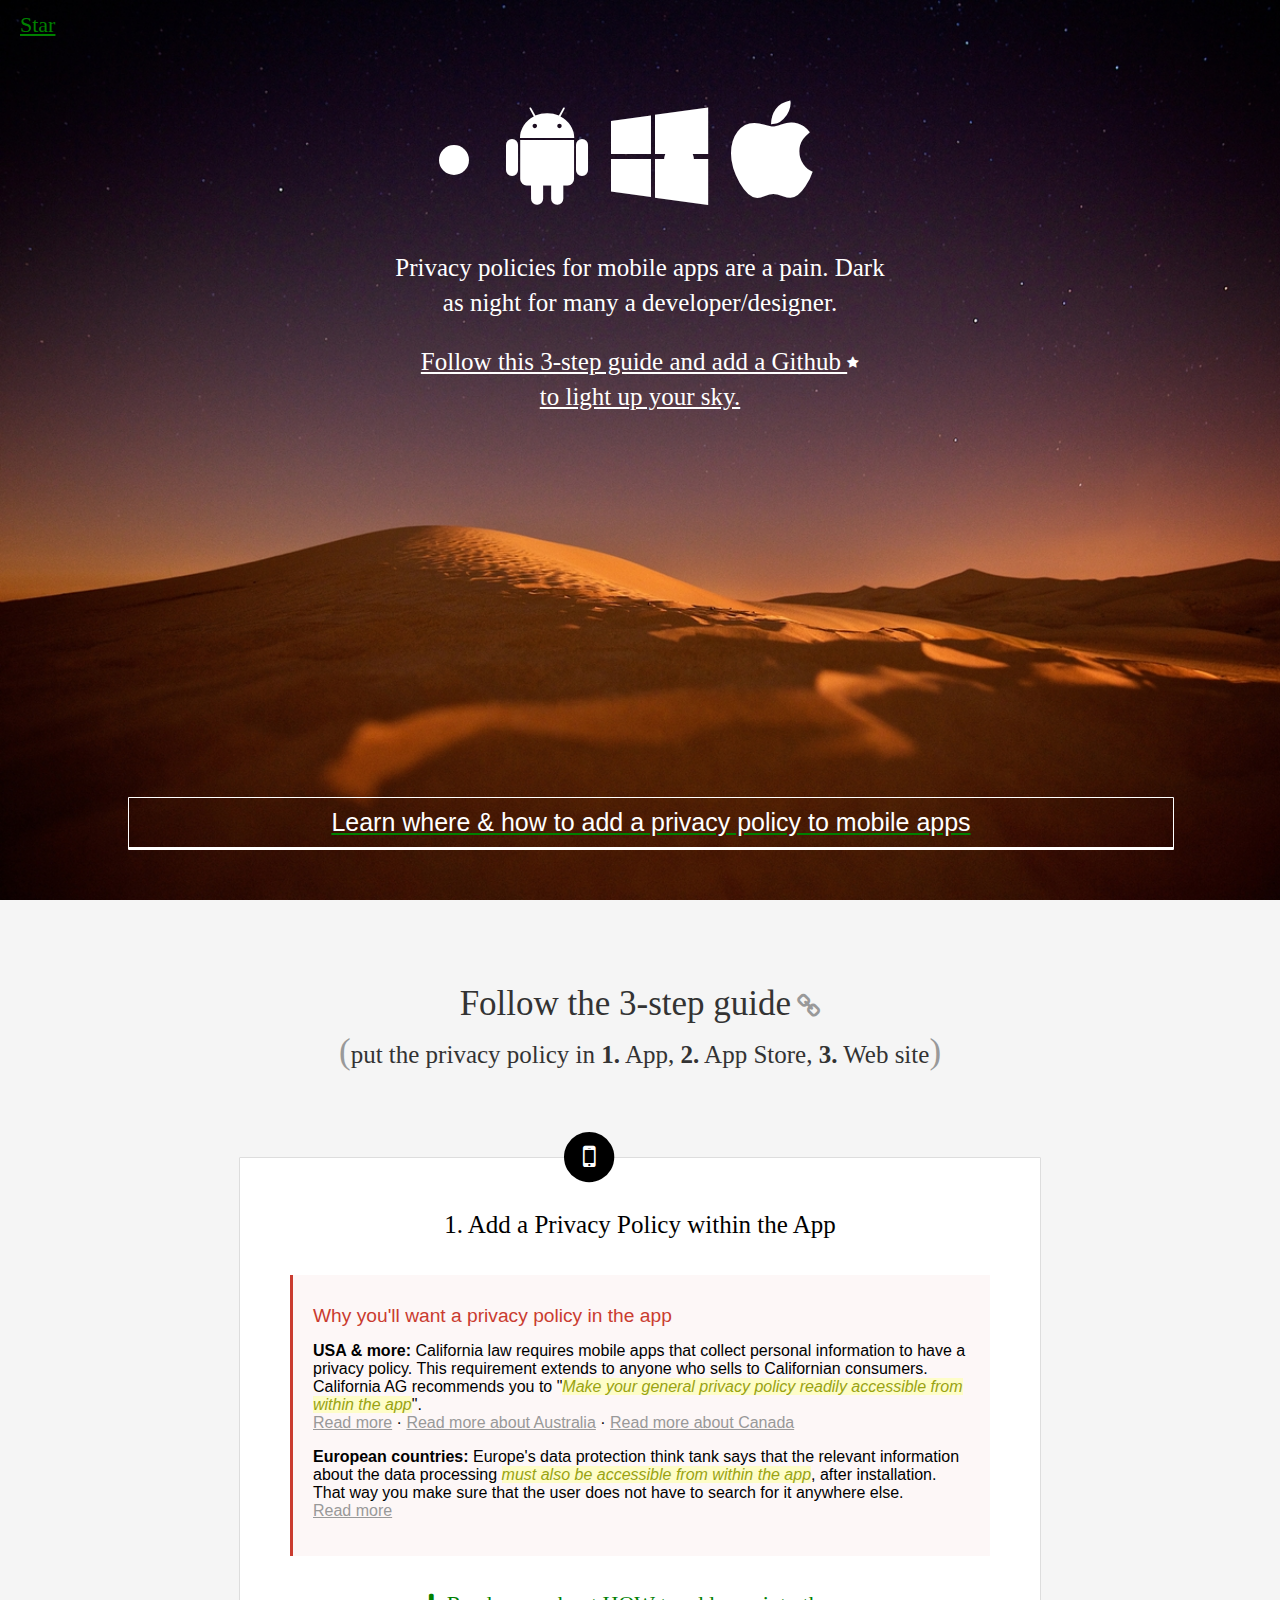
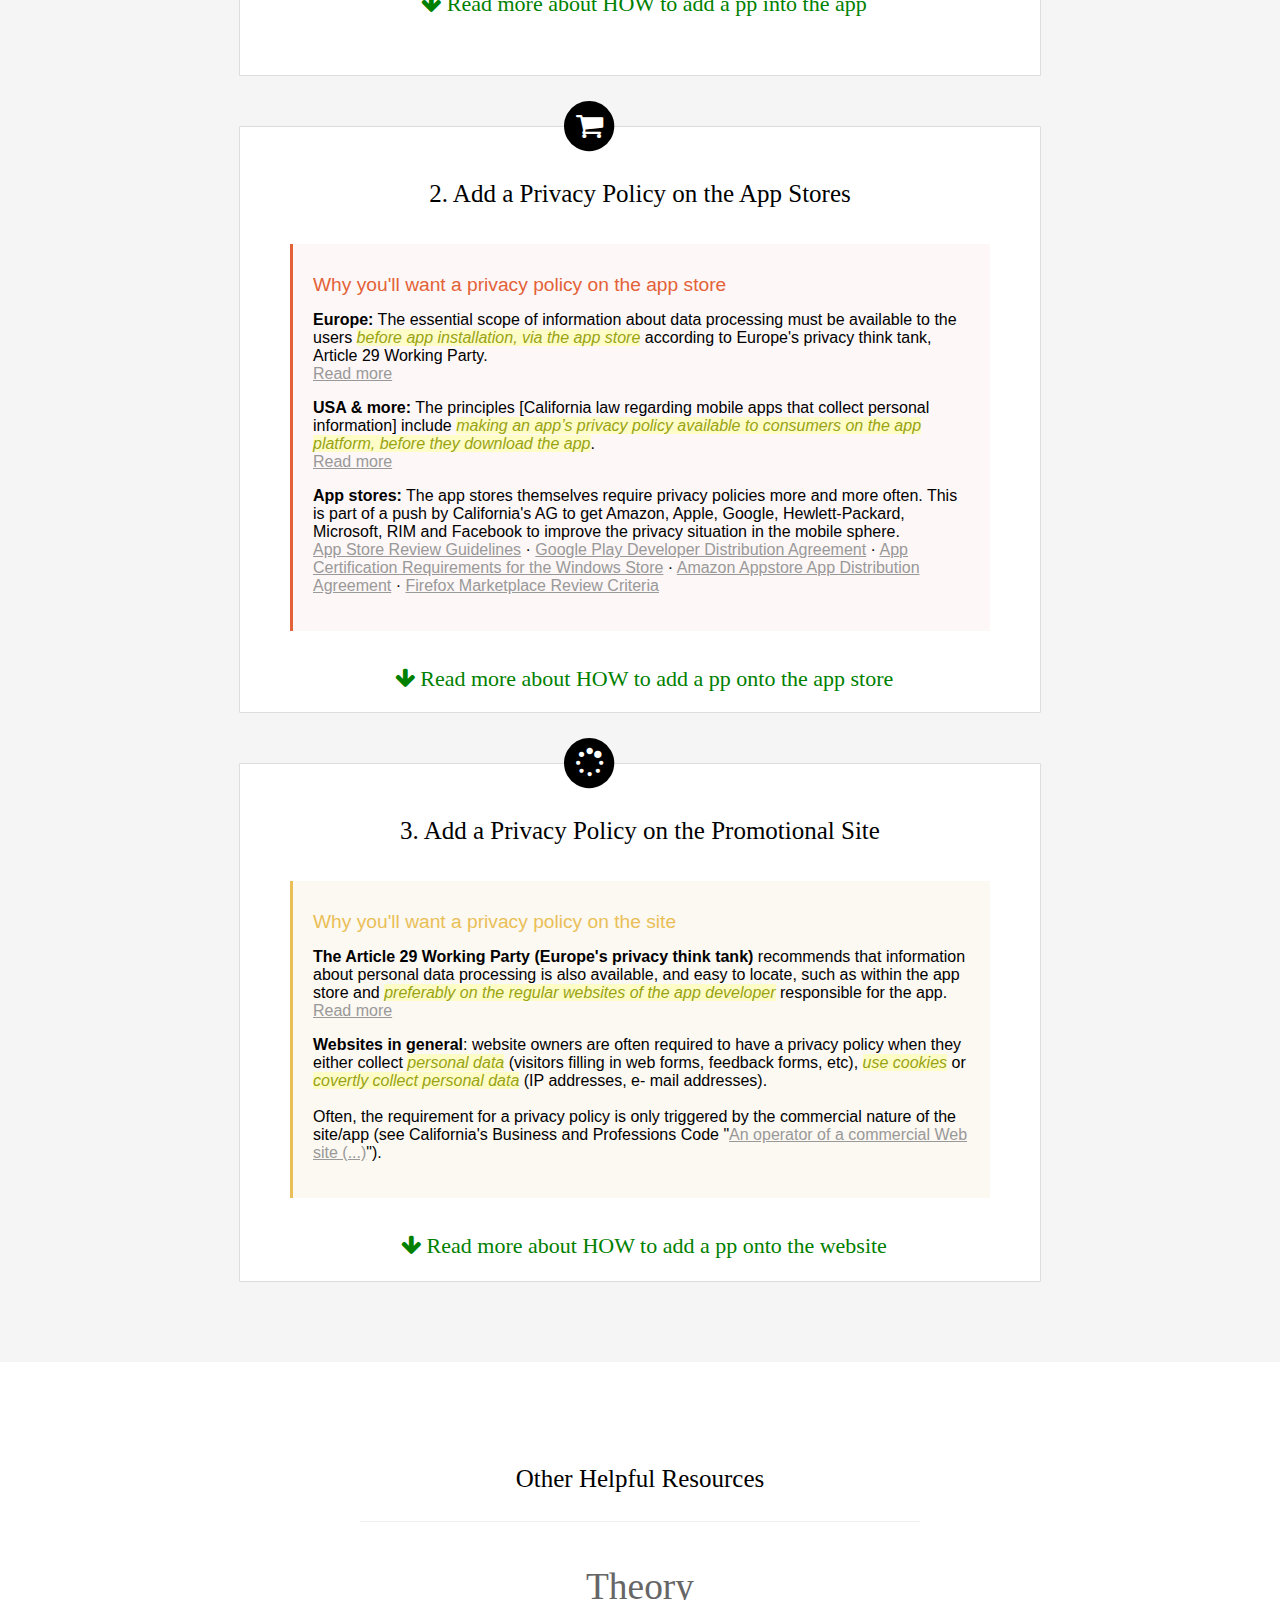
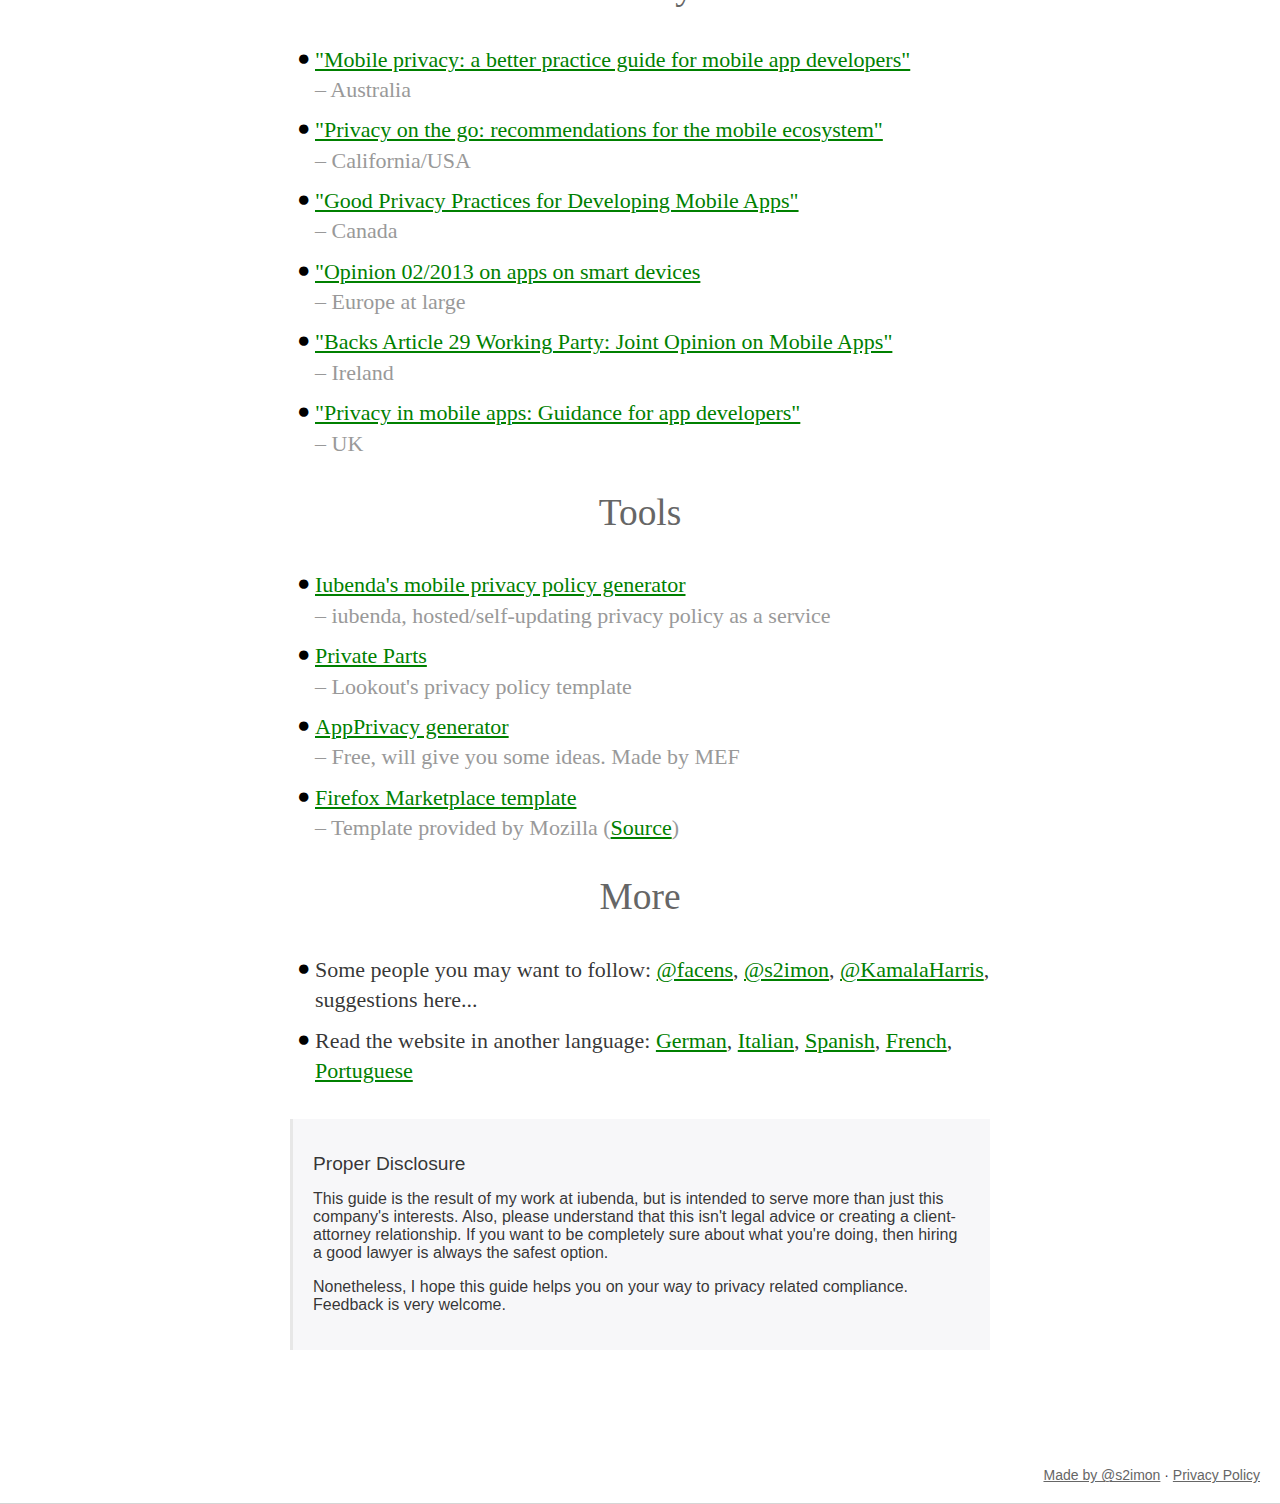
==== index.html @ 3bb808ec "removed gif added arrows by fontawesome" ====
<!doctype html>
<html>
<head>
  <meta charset="utf-8">
  <meta name="viewport" content="initial-scale=1.0">
  <title>Privacy Policy for Apps - Guide & Templates</title>
  <script type="text/javascript" src="js/jquery-min.js"></script>
  <script type="text/javascript" src="js/bootstrap.min.js"></script>
  <link rel="stylesheet" href="//netdna.bootstrapcdn.com/font-awesome/4.1.0/css/font-awesome.min.css">
  <link rel="stylesheet" href="css/standardize.css">
  <link rel="stylesheet" href="css/bootstrap.min.css" />
  <link rel="stylesheet" href="css/index-grid.css">
  <link rel="stylesheet" href="css/style.css">
</head>
<body class="body index clearfix">
  <header class="_container _container-1">
    <div class="github-button">
      <a href="https://github.com/s2imon/pp4pp" class="github-button" data-icon="octicon-star"
      data-count-href="/s2imon/pp4pp/stargazers" data-count-api="/repos/s2imon/pp4pp#stargazers_count">Star</a>
      <script async defer id="github-bjs" src="https://buttons.github.io/buttons.js"></script>
    </div>
    <div class="container container-1 clearfix">
      <ul class="oses big clearfix">
        <a class="android" href="#main"><li><i class="fa fa-android"></i></li></a>
        <a class="wphone" href="#main"><li><i class="fa fa-windows"></i></li></a>
        <a class="ios" href="#main"><li><i class="fa fa-apple"></i></li></a>
      </ul>
      <div class="mantra">
        <p class="big">Privacy policies for mobile apps are a pain. Dark as night for many a developer/designer.</p>
        <p class="big mantra-link"><a href="https://github.com/s2imon/pp4pp">Follow this 3-step guide and add a Github <i class="fa fa-star"></i> <br>to light up your sky.</a></p>
			</div>
    </div>
    <a class="button big learn-cta clearfix" href="#main">
      <h1 class="_text">Learn where &amp; how to add a privacy policy to mobile apps</h1>
    </a>
  </header>

  <section id="main" class="clearfix">
    <p class="cta-description big"><span>Follow the 3-step guide</span> <a href="#trias"><i class="fa fa-link"></i></a><br /><span class="grey">(</span>put the privacy policy in <b>1.</b> App, <b>2.</b> App Store, <b>3.</b> Web site<span class="grey">)</span></p>
  </section>
  
  <section id="trias" class="clearfix">
    <div id="inside_app" class="clearfix">
      <span class="fa-stack fa-lg section-awesome">
 	      <i class="fa fa-circle fa-stack-2x"></i>
      	<i class="fa fa-mobile fa-stack-1x fa-inverse"></i>
      </span>
      <h2 class="section-title big">1. Add a Privacy Policy within the App</h2>

      <div class="important_text">
        <h4>Why you'll want a privacy policy in the app</h4>
        <p><b>USA &amp; more:</b> California law requires mobile apps that collect personal information to have a privacy 
        policy. This requirement extends to anyone who sells to Californian consumers. California AG recommends you to "<em>Make your general privacy policy readily accessible from within the app</em>".
        <br /><a href="http://goo.gl/dQQfuT">Read more</a> &middot; <a href="http://goo.gl/eKczwT">Read more about Australia</a> &middot; <a href="http://goo.gl/7jpz59">Read more about Canada</a></p>
        <p><b>European countries:</b> Europe's data protection think tank says that the relevant information about the data processing <em>must also be accessible from within the app</em>, after installation. That way you make sure that the user does not have to search for it anywhere else.<br /><a href="http://goo.gl/CyqsQ">Read more</a></p>
      </div>
      
			<a href="#" id="app-show" class="showLink" 
			onclick="showHide('app_more');return false;"><i class="fa fa-arrow-down"></i> Read more about HOW to add a pp into the app</a>

			<div id="app_more" class="more">
      
      <p><b>Your privacy policy must be understandable and easily accessible</b>. It informs users at a minimum about the following:</p>
      <ul class="fa-ul">
        <li><i class="fa-li fa fa-circle"></i> who they are (identity and contact details),</li>
        <li><i class="fa-li fa fa-circle"></i> what precise categories of personal data the app wants to collect and process,</li>
        <li><i class="fa-li fa fa-circle"></i> why the data processing is necessary (for what precise purposes),</li>
        <li><i class="fa-li fa fa-circle"></i> whether data will be disclosed to third parties (not just a generic but a specific description to whom the data will be disclosed),</li>
        <li><i class="fa-li fa fa-circle"></i> what rights users have, in terms of withdrawal of consent and deletion of data;</li>
      </ul>
      <p><b>Keep in mind that</b> writing privacy policies for apps is special because of the small screen. Therefore you should:</p>
      <ul class="fa-ul">
        <li><i class="fa-li fa fa-circle"></i> use a format that makes the policy readable, such as a layered format;</li>
        <li><i class="fa-li fa fa-circle"></i> use plain, straightforward language. Avoid technical or legal jargon.</li>
      </ul>
      <p><b>As a last integration step into the app you may want to think about the special circumstances of the mobile ecosystem and bake in "enhanced measures"</b>.</p>
      <p>It means that you will build in processes that enhance the visibility of your privacy practices and your privacy policy. They're "special notices" to draw users’ attention to data practices that may be unexpected at the time when the app tries to access that data.</p>
      
      <p>Screenshots/examples of a privacy policy that is easy to find:</p>

      <div id="instapaper" class="collapse in"><img src="images/instapaper_settings_privacy.png" alt="Instapaper's about view" /></div>      
      <button type="button" class="toggle" data-toggle="collapse" data-target="#instapaper">
        Location: Instapaper's privacy policy in the about section
      </button>

      <p>Screenshots/examples of a privacy policy that is easy to read:</p>
      
      <div id="iubenda" class="collapse in"><img src="images/iubenda_webview.png" alt="iubenda's privacy policy implemenation" /></div>
      <button type="button" class="toggle" data-toggle="collapse" data-target="#iubenda">
        Privacy policy as a service: iubendas's approach 
      </button>
      
      <p>When done, <a href="#inside_app_store">move to 2)</a>, the privacy policy on the app store.</p>
      
      </div>
      
    </div>

    <div id="inside_app_store" class="clearfix">
      <span class="fa-stack fa-lg section-awesome">
         <i class="fa fa-circle fa-stack-2x"></i>
      	<i class="fa fa-shopping-cart fa-stack-1x fa-inverse"></i>
      </span>
      <h2 class="section-title big">2. Add a Privacy Policy on the App Stores</h2>

      <div class="important_text">
        <h4>Why you'll want a privacy policy on the app store</h4>
        <p><b>Europe:</b> The essential scope of information about data processing must be available to the users <em>before 
        app installation, via the app store</em> according to Europe's privacy think tank, Article 29 Working Party.<br /><a href="http://goo.gl/CyqsQ">Read more</a></p>
        <p><b>USA &amp; more:</b> The principles [California law regarding mobile apps that collect personal information] include <em>making an app’s privacy policy available to consumers on the 
        app platform, before they download the app</em>.<br /><a href="http://goo.gl/dQQfuT">Read more</a></p>
        <p><b>App stores:</b> The app stores themselves require privacy policies more and more often. This is part of a push by California's AG to get Amazon, Apple, Google, Hewlett-Packard, Microsoft, RIM and Facebook to improve the privacy situation in the mobile sphere.<br /><a href="http://goo.gl/oBAapo">App Store Review Guidelines</a> &middot; <a href="http://goo.gl/8ymwK">Google Play Developer Distribution Agreement</a> &middot; <a href="http://goo.gl/By8hN">App Certification Requirements for the Windows Store</a> &middot; <a href="http://goo.gl/3f2rg0">Amazon Appstore App Distribution Agreement</a> &middot; <a href="http://goo.gl/vfQxpu">Firefox Marketplace Review Criteria</a></p>
			</div>

			<a href="#" id="appstore-show" class="showLink" 
			onclick="showHide('appstore_more');return false;"><i class="fa fa-arrow-down"></i> Read more about HOW to add a pp onto the app store</a>

			<div id="appstore_more" class="more">
				<p>The app stores provide special spots to show your privacy policy. Follow the guides below to find them on the respective app stores.</p>
				<ul class="fa-ul">
				  <li><i class="fa-li fa fa-circle"></i> <a href="ios-guide.html">Guide for iOS Developers</a></li>
				  <li><i class="fa-li fa fa-circle"></i> <a href="play-guide.html">Guide for Android/Play Developers</a></li>
				  <li><i class="fa-li fa fa-circle"></i> <a href="wp-guide.html">Guide for Windows Phone Developers</a></li>
				</ul>
				<p>Where the privacy policy can be found on the app store pages:</p>
				
				<div id="appstore_img" class="collapse in"><a href="http://wordbaseapp.com"><img src="images/app_store.png" alt="Wordbase on the App Store" /></a></div>
				<button type="button" class="toggle" data-toggle="collapse" data-target="#appstore_img">
				  This is Wordbase on Apple's App Store. PP displays under "Links"
				</button>
				
				<div id="appstore_img2" class="collapse in"><a href="https://itunes.apple.com/en/app/foursquare/id306934924?mt=8"><img src="images/app_store2.png" alt="Foursquare on the iPhone" /></a></div>
				<button type="button" class="toggle" data-toggle="collapse" data-target="#appstore_img2">
				  This is Foursquare on Apple's App Store on an iPhone
				</button>
	
				<div id="playstore_img" class="collapse in"><img src="images/play_store.png" alt="Threes on the Play Store" /></div>			
				<button type="button" class="toggle" data-toggle="collapse" data-target="#playstore_img">
				  This is Threes on the Play store. PP displays under "Additional Information"
				</button>
	
				<div id="wpstore_img" class="collapse in"><img src="images/wphone_store.png" alt="Vevo on the Windows Phone Store" /></div>			
				<button type="button" class="toggle" data-toggle="collapse" data-target="#wpstore_img">
				  Random app on the Windows Phone Store. PP displays in the left sidebar
				</button>
				
				<div id="ffstore_img" class="collapse in"><img src="images/ff_store.png" alt="Firefox OS privacy policy location" /></div>			
				<button type="button" class="toggle" data-toggle="collapse" data-target="#ffstore_img">
				  Line app on the Firefox OS Store. PP displays below the reviews
				</button>
				
				<p>When done, <a href="#inside_website">move to 3)</a>, the privacy policy on the site.</p>
			</div>
			
    </div>

    <div id="inside_website" class="clearfix">
      <span class="fa-stack fa-lg section-awesome">
         <i class="fa fa-circle fa-stack-2x"></i>
      	<i class="fa fa-spinner fa-stack-1x fa-inverse"></i>
      </span>
      <h2 class="section-title big">3. Add a Privacy Policy on the Promotional Site</h2>

      <div class="important_text">
        <h4>Why you'll want a privacy policy on the site</h4>
        <p><b>The Article 29 Working Party (Europe's privacy think tank)</b> recommends that information about personal data processing is also 
        available, and easy to locate, such as within the app store and <em>preferably on the regular 
        websites of the app developer</em> responsible for the app. <br /><a href="">Read more</a></p>
        <p><b>Websites in general</b>: website owners are often required to have a privacy policy when they either collect <em>personal data</em> (visitors filling in web forms, feedback forms, etc), <em>use cookies</em> or <em>covertly collect personal data</em> (IP addresses, e- mail addresses).<br /><br />
        Often, the requirement for a privacy policy is only triggered by the commercial nature of the site/app (see California's Business and Professions Code "<a href="http://www.leginfo.ca.gov/cgi-bin/displaycode?section=bpc&group=22001-23000&file=22575-22579">An operator of a commercial Web site (...)</a>"). 
        </p>        
			</div>
			
			<a href="#" id="promotional-show" class="showLink" 
			onclick="showHide('promotional_more');return false;"><i class="fa fa-arrow-down"></i> Read more about HOW to add a pp onto the website</a>

			<div id="promotional_more" class="more">
			
				<p>On websites privacy policies usually go in the footer, where it can be accessed from every page.</p>
				<p>P.S. It makes sense to include both the website's and the mobile apps data processing into the same policy in this case.</p>
				<p>Screenshot/example:</p>
	
	      <div id="wordbase_site" class="collapse in"><img src="images/wordbase_website.png" alt="WordBase promotional site" /></div>
				<a class="link" href="http://wordbaseapp.com"><button type="button">
				  <i class="fa fa-external-link"></i> Wordbase's privacy policy on the promotional site.
				</button></a>
				
				<p><a href="http://www.webdesignerdepot.com/2014/04/the-web-designers-guide-to-presenting-legal-stuff/">This is a great article</a>, if you need inspiration for privacy policy designs on the web.</p>
				
			</div>
			
    </div>
  </section>

  <section id="resources" class="clearfix">
    <div class="container clearfix">
      <h2 class="section-title big">Other Helpful Resources</h2>
      <hr />
      <h3 class="section-hr">Theory</h3>
      <ul class="fa-ul">
        <li><i class="fa-li fa fa-circle"></i><a href="http://www.oaic.gov.au/privacy/privacy-resources/privacy-guides/guide-for-mobile-app-developers">"Mobile privacy: a better practice guide for mobile app developers"</a><br /><span class="grey">– Australia</span></li>
        <li><i class="fa-li fa fa-circle"></i><a href="http://oag.ca.gov/sites/all/files/agweb/pdfs/privacy/privacy_on_the_go.pdf">"Privacy on the go: recommendations for the mobile ecosystem"</a><br /><span class="grey">– California/USA</span></li>
        <li><i class="fa-li fa fa-circle"></i><a href="https://www.priv.gc.ca/information/pub/gd_app_201210_e.asp">"Good Privacy Practices for Developing Mobile Apps"</a><br /><span class="grey">– Canada</span></li>
        <li><i class="fa-li fa fa-circle"></i><a href="http://ec.europa.eu/justice/data-protection/article-29/documentation/opinion-recommendation/files/2013/wp202_en.pdf">"Opinion 02/2013 on apps on smart devices</a><br /><span class="grey">– Europe at large</span></li>
        <li><i class="fa-li fa fa-circle"></i><a href="http://www.dataprotection.ie/docs/14/3/13_Press_Release_-_Article_29_Working_Party_Joint_Opini/1291.htm">"Backs Article 29 Working Party: Joint Opinion on Mobile Apps"</a><br /><span class="grey">– Ireland</span></li>
        <li><i class="fa-li fa fa-circle"></i><a href="http://ico.org.uk/for_organisations/guidance_index/~/media/documents/library/Data_Protection/Detailed_specialist_guides/privacy-in-mobile-apps-dp-guidance.pdf">"Privacy in mobile apps: Guidance for app developers"</a><br /><span class="grey">– UK</span></li>
      </ul>

      <h3 class="section-hr">Tools</h3>
      <ul class="fa-ul">
        <li><i class="fa-li fa fa-circle"></i><a href="https://iubenda.com/mobile">Iubenda's mobile privacy policy generator</a><br /><span class="grey">– iubenda, hosted/self-updating privacy policy as a service</span></li>
        <li><i class="fa-li fa fa-circle"></i><a href="https://github.com/lookout/private-parts">Private Parts</a><br /><span class="grey">– Lookout's privacy policy template</span></li>
        <li><i class="fa-li fa fa-circle"></i><a href="http://www.appprivacy.net/">AppPrivacy generator</a><br /><span class="grey">– Free, will give you some ideas. Made by MEF</span></li>
        <li><i class="fa-li fa fa-circle"></i><a href="https://github.com/flamsmark/privacy-policy-template">Firefox Marketplace template</a><br /><span class="grey">– Template provided by Mozilla (<a href="https://developer.mozilla.org/en-US/Marketplace/Publishing/Privacy_policies">Source</a>)</span></li>  
      </ul>

      <h3 class="section-hr">More</h3>
      <ul class="fa-ul">
        <li><i class="fa-li fa fa-circle"></i>Some people you may want to follow: <a href="http://twitter.com/facens" data-toggle="tooltip" data-placement="top" title="Founder iubenda">@facens</a>, <a href="http://twitter.com/s2imon" data-toggle="tooltip" data-placement="top" title="pp4pp guide creator">@s2imon</a>, <a href="http://twitter.com/KamalaHarris" data-toggle="tooltip" data-placement="top" title="California AG">@KamalaHarris</a>, suggestions here...</li>
        <li><i class="fa-li fa fa-circle"></i>Read the website in another language: <a href="https://github.com/s2imon/pp4pp_de">German</a>, <a href="https://github.com/s2imon/pp4pp_it">Italian</a>, <a href="https://github.com/s2imon/pp4pp_es">Spanish</a>, <a href="https://github.com/s2imon/pp4pp_fr">French</a>, <a href="https://github.com/s2imon/pp4pp_pt">Portuguese</a></li>
      </ul>
      
      <div class="disclosure important_text">
        <h4>Proper Disclosure</h4>
        <p>This guide is the result of my work at iubenda, but is intended to serve more than just this company's interests. Also, please understand that this isn't legal advice or creating a client-attorney relationship. If you want to be completely sure about what you're doing, then hiring a good lawyer is always the safest option.</p>
        <p>Nonetheless, I hope this guide helps you on your way to privacy related compliance. Feedback is very welcome.</p>
      </div>
      
      <p class="info"><a href="http://twitter.com/s2imon">Made by @s2imon</a> &middot; <a href="pp.html">Privacy Policy</a></p>
    </div>
  </section>

	<section id="footer-cta">
	  <div class="iubenda-cta clearfix">
	    <a class="button big cta" href="http://iubenda.com">Run your privacy policy on auto-pilot /w iubenda</a>
	    <p class="microcopy">hosted &middot; self-updating &middot; crafted by lawyers &middot; multi-language &middot; fast</p>
	  </div>
	</section>

<script type="text/javascript">			
$(document).ready(function(){
	$('a[href^="#"]').on('click',function (e) {
	    e.preventDefault();

	    var target = this.hash,
	    $target = $(target);

	    $('html, body').stop().animate({
	        'scrollTop': $target.offset().top
	    }, 900, 'swing', function () {
	        window.location.hash = target;
	    });
	});
	$("[data-toggle=tooltip").tooltip();
	$('#appstore_img, #appstore_img2, #playstore_img, #wpstore_img, #ffstore_img, #instapaper, #iubenda').collapse("hide");
});
</script>
<script type="text/javascript">
function showHide(shID) {
   if (document.getElementById(shID)) {
      if (document.getElementById(shID+'-show').style.display != 'none') {
         document.getElementById(shID+'-show').style.display = 'none';
         document.getElementById(shID).style.display = 'block';
      }
      else {
         document.getElementById(shID+'-show').style.display = 'inline';
         document.getElementById(shID).style.display = 'none';
      }
   }
}
</script>

</body>
</html>
---- css/style.css ----
html, body {
  -webkit-font-smoothing: antialiased;
  height: 100%;
  margin: 0;
}

body {
  background-color: rgb(255, 255, 255);
  font: 400 22px/1.38 Georgia;
  color: rgba(0,0,0,.8);
}

.big {
	font-size: 25px;
}

header { height: 100% !important; }

a {
	color: green;
	opacity: 1;
	-webkit-transition: color .25s ease-in-out;
	-moz-transition: color .25s ease-in-out;
	-o-transition: color .25s ease-in-out;
	transition: color .25s ease-in-out;
}
a:hover {
	opacity: .7;
}

p {
  margin-bottom: 1em;
}

em {
	background-color: #FEFDC8;
	color: #99A312;
  font-style: italic;
}

hr {
	margin-top: 2em;
	margin-bottom: 2em;
	border: 0;
	border-top: 1px solid #EEE;
	width: 80%;
}

.fa-ul {
	margin-bottom: 1.5em;
	margin-left: 25px;
}
.fa-ul li {
	margin-bottom: 10px;
}
.fa-li {
	font-size: .5em;
	padding-right: 15px;
	top: 9px;
}

.android {
  display: inline-block;
  float: left;
  margin-top: 1px;
  font: 400 4.2em/1.38 FontAwesome;
  color: rgb(255, 255, 255);
}
.android:hover {
	color: #99CC00;
  text-shadow: 0 1px 12px #99CC00;
}
.guide .fa-android:hover {
	color: #99CC00;
}

.button {
	
}
.button:hover {
	text-decoration: none;
}

.container {
  width: 700px;
}

.container .section-title {
  width: 500px;
  min-width: 500px;
  max-width: 500px;
}

.fa-star {
	font-size: .5em;
	vertical-align: 25%;
}
.fa-star:hover {
	color: #EABF58;
}
.fa-link, .grey {
	color: #999;
}

.section-awesome {
	position: absolute;
	top: -30px;
	left: 320px;
}
.fa-circle {
	color: #000;
}

.description-1 p:first-child {
	margin-bottom: .5em;
}

section#resources, section#article {
	margin-bottom: 250px;
}

.cta {
  width: 100%;
  margin: 0 auto;
  font: 3.28em/1.38 "Helvetica Neue", Helvetica, Arial, sans-serif;
  text-align: center;
  color: #333333;
}

.cta-description {
  width: 100%;
  margin: 0 auto;
  line-height: 1.38;
  text-align: center;
  background-color: #f5f5f5;
  color: #333333;
  padding: 80px 0 0;
}
.cta-description span {
	font-size: 1.4em;
}

.description {
  width: 100%;
  margin: 50px auto 0;
  font-size: 1em;
  line-height: 1.38;
  text-align: center;
  color: #333333;
}

#footer-cta {
  position: fixed;
  bottom: 0;
  left: 0;
  z-index: 2;
  width: 100%;
  height: 250px;
  background-color: #f5f5f5;
}

/*
.image {
  display: block;
  float: left;
  clear: both;
  width: 100%;
  height: auto;
  margin-top: 33px;
  overflow: hidden;
}*/

#inside_app,
#inside_app_store,
#inside_website {
  width: 700px;
  min-height: 500px;
  margin: 50px auto 0;
  padding-bottom: 5px;
  border: 1px solid rgb(221, 221, 221);
  border-radius: 1px;
  background-color: #ffffff;
  position: relative;
}

#inside_app .section-title,
#inside_app_store .section-title,
#inside_website .section-title {
  margin: 50px auto 0;
}

.ios {
  display: inline-block;
  float: left;
  margin: 1px 0 0 7.1428571428%;
  font: 400 4.2em/1.38 FontAwesome;
  color: rgb(255, 255, 255);
}
.ios:hover {
  color: #ddd;
  text-shadow: 0 1px 12px #ddd;
}

.guide .fa-apple:hover {
	color: #ddd;
}

.learn-cta {
  display: block;
  position: absolute;
  bottom: 50px;
  left: 0;
  right: 0;
  z-index: 200;
  width: 80%;
  min-width: 700px;
  height: auto;
  margin: 0 auto;
}

.learn-cta ._text {
  width: 100%;
  margin: 0 auto;
  padding: 10px;
  border-width: 1px 1px 3px;
  border-color: rgb(255, 255, 255);
  border-style: solid;
  border-radius: 1px;
  font: normal 1em "Helvetica Neue", Helvetica, Arial, sans-serif;
  text-align: center;
  color: #ffffff;
}
.learn-cta ._text:hover {
	background-color: #fff;
	color: rgb(0, 0, 0);
}

#main {
  float: left;
  clear: both;
  width: 100%;
  background-color: #ffffff;
}

#main .container {
  margin: 0 auto;
  padding-top: 80px;
  padding-bottom: 80px;
}

.main-cta {
  float: left;
  clear: both;
  width: 100%;
  height: 147px;
  margin-top: 25px;
}

.mantra {
  width: 81px;
  min-width: 500px;
  max-width: 500px;
  margin: 13px auto 0;
  font-size: 1em;
  line-height: 1.38;
  text-align: center;
  color: #ffffff;
}
.mantra a {
	color: #fff;
}
.mantra a:hover {
	opacity: 1;
	text-decoration: none;
	text-shadow: 0 1px 12px #FF0;
}

.oses {
  width: 308px;
  min-width: 308px;
  height: 146px;
  margin: 0 auto;
}
.oses a {
	color: #fff;
	opacity: 1;
}

#resources {
  float: left;
  clear: both;
  width: 100%;
  min-height: 750px;
  padding-top: 80px;
  padding-bottom: 120px;
  position: relative;
  border-bottom: 1px solid #d5d5d5;
  background-color: #ffffff;
}

#resources .container {
  min-height: 500px;
  margin: 0 auto;
}

#resources .section-title {
  float: left;
  margin-left: 14.2857142857%;
}

.section-title {
  color: #000000;
  line-height: 1.38;
  text-align: center;
  margin-bottom: 1em;
}
.section-hr {
	color: #666;
	text-align: center;
	margin-bottom: 1em;
}

#trias {
  float: left;
  clear: both;
  width: 100%;
  min-height: 500px;
  padding-top: 80px;
  padding-bottom: 80px;
  background-color: #f5f5f5;
}

#trias > div {
	padding: 0 50px 17px 50px;
}
#trias > div:first-child {
	margin-top: 0;
}
#trias img {
	border: 1px solid rgba(0,0,0,.3);
	margin-bottom: 0;
}

.toggle, .link {
  background-color: rgba(0, 0, 0, 0.3);
  -webkit-transition: color .25s ease-in-out;
  -moz-transition: color .25s ease-in-out;
  -o-transition: color .25s ease-in-out;
  transition: color .25s ease-in-out;
  color: #FFF;
  text-align: center;
  margin: 0 auto 33px;
  padding: 10px 0;
  letter-spacing: 0.01rem;
  font: 16px "Helvetica Neue", Helvetica, Arial, sans-serif;
  line-height: 1.4;
  outline: 0;
  display: block;
  width: 100%;
  font-weight: normal;
}

.collapse {
	overflow: hidden;
}

.collapsing {
  opacity:.3;
  -webkit-transform-origin: top;
  transform-origin: top;
  -webkit-animation-fill-mode: forwards;  
  animation-fill-mode: forwards; 
  -webkit-transform: scale(1, 0);
  display: block; 
  transition: all 0.2s linear;
  -webkit-transition: all 0.2s linear;
}

.toggle:hover, .link:hover {
	opacity: .7;
	text-decoration: none;
	color: #fff;
}
.toggle:after {
    /* symbol for "opening" panels */
    color: #fff;
    content: "\f002";
    font-family: FontAwesome;
    font-size: 18px;
    font-weight: normal;
    float: left;
    margin-left: 10px;
}
.toggle.collapsed:after {
    /* symbol for "collapsed" panels */
    content: "\f00e";
}

.trias-explanation {
  float: left;
  width: 100%;
  height: auto;
}

.trias-explanation .section-title {
  margin: 0 auto;
}

.wphone {
  display: inline-block;
  float: left;
  margin: 1px 0 0 22px;
  font: 400 4.2em/1.38 FontAwesome;
  color: rgb(255, 255, 255);
}
.wphone:hover {
	color: #890e8d;
  text-shadow: -0 1px 12px #890e8d;
}

.guide .fa-windows:hover {
	color: #890e8d;
}

._element {
  width: 200px;
  height: 200px;
  background-repeat: no-repeat;
  background-size: 200px 200px;
  background-position: center center;
}

.container ._text {
  display: inline-block;
  float: left;
  width: 100%;
  padding-left: 20px;
  font-size: 0.88em;
}

.important_text {
	margin: 33px auto;
	padding: 20px;
	border-left: 3px solid #EEE;
	font: 16px "Helvetica Neue", Helvetica, Arial, sans-serif;
}
.important_text h4 {
	font-size: 1.2em;
	font-weight: 500;
	margin-bottom: 5px;
}
.important_text a {
	color: #999;
}

#inside_app .important_text {
  background-color: #FDF7F7;
  border-color: #ca3c30;
  color: rgb(0,0,0);
}
#inside_app .important_text h4 {
	color: #ca3c30;
}

#inside_app_store .important_text {
  background-color: #FDF7F7;
  border-color: #e36237;
  color: rgb(0,0,0);
}
#inside_app_store .important_text h4 {
	color: #e36237;
}

#inside_website .important_text {
  background-color: #FCF8F2;
  border-color: #eabf58;
  color: rgb(0, 0, 0);
}
#inside_website .important_text h4 {
	color: #eabf58;
}
.bq.important_text, .disclosure.important_text {
	background-color: #F7F7F9;
	background-repeat: repeat;
	background-attachment: scroll;
	background-position: center top;
	border: 0;
	border-left: 3px solid #E7E7E7;
	padding-top: 24px;
}
.bq.important_text p, .bq.important_text ul {
	line-height: 30px;
	font-size: 14px;
	font-family: Menlo,Monaco,Consolas,"Courier New",monospace;
}

#resources ._container {
  float: left;
  clear: both;
  width: 80%;
  margin: 33px 0 0 12.4285714285%;
}

.trias-explanation ._container {
  width: 100%;
  min-height: 200px;
  margin: 50px auto 0;
}

.container-1 {
  position: absolute;
  top: 0;
  left: 0;
  right: 0;
  z-index: 38;
  height: 698px;
  margin: 0 auto;
  padding-top: 80px;
  padding-bottom: 80px;
}

._container-1 {
  position: relative;
  float: left;
  width: 100%;
  min-height: 698px;
  background: url('../images/bg.jpg') #000000;
  background-repeat: no-repeat;
  background-size: cover;
  background-position: left top;
}

.trias-explanation ._element-1 {
  float: left;
  background-image: url('../images/app.png');
}
.trias-explanation ._element-1:hover {
	opacity: .75;
}

.red {
	/*color: #CA3C30;*/
	font-weight: bold;
}

.trias-explanation ._element-2 {
  float: left;
  margin-left: 7.1428571428%;
  background-image: url('../images/store.png');
}
.trias-explanation ._element-2:hover {
	opacity: .75;
}

.orange {
	/*color: #E36237;*/
	font-weight: bold;
}

.trias-explanation ._element-3 {
  float: right;
  background-image: url('../images/web.png');
}
.trias-explanation ._element-3:hover {
	opacity: .75;
}

.yellow {
	/*color: #EABF58;*/
	font-weight: bold;
}

/* show more sections */

.more {
	display: none;
	border-top: 1px solid #666;
	border-bottom: 1px solid #666;
}
a.showLink, a.hideLink {
	text-decoration: none;
	padding-left: 8px;
  display: block;
  text-align: center;
}
a.hideLink {
}
/* Guides */

#article {
  position: relative;
  float: left;
  clear: both;
  width: 100%;
  min-height: 750px;
  padding-top: 50px;
  padding-bottom: 80px;
  border-bottom: 1px solid rgb(213, 213, 213);
  background-color: #ffffff;
  z-index: 15;
}

#article .container {
  min-height: 750px;
  margin: 0 auto;
}

.container {
  width: 700px;
}

.cta {
  display: block;
  width: 100%;
  margin: 0 auto;
  padding: 10px;
  border-width: 1px 1px 3px;
  border-color: #ea4c89;
  border-style: solid;
  border-radius: 1px;
  font: normal 1.136em/1.38 "Helvetica Neue", Helvetica, Arial, sans-serif;
  text-align: center;
  color: #ea4c89;
}
.cta:hover {
	color: #fff;
	background-color: #ea4c89;
	text-decoration: none;
}

.goal, .pagination {
  display: inline-block;
  float: left;
  clear: both;
  width: 100%;
  margin-top: 33px;
  font-size: 1em;
  font-weight: 700;
  text-align: center;
  color: rgba(0, 0, 0, 0.8);
}

.pagination span {
	display: none;
}
.pagination a {
	width: 44px;
	height: 44px;
}
.pagination a i {
	background-color: rgba(0,0,0,.3);
  color: #fff;
	-webkit-border-radius: 100%;
	-moz-border-radius: 100%;
	border-radius: 100%;
	display: inline-block;
	font-size: 44px;
	width: 44px;
	height: 44px;
}

.tooltip {
	font-family: "Helvetica Neue", Helvetica, Arial, sans-serif;;
}

#footer-cta {
  position: fixed;
  bottom: 0;
  left: 0;
  z-index: 2;
  width: 100%;
  height: 250px;
  background-color: #f5f5f5;
}

/*
.guide {
	width: 100%;
	margin: 0 auto;
	font-size: 1.4em;
	text-align: center;
	padding-top: 45px;
	color: #FFF;
}
.subtitle {
  color: #998787;
  font-style: italic;
}
*/

h1.guide {
	text-align: center;
}
.guide .fa {
	font-size: 5.5em;
	color: #fff;
	text-align: center;
}
.guide span {
	display: none;
}

.header {
  position: relative;
  float: left;
  width: 100%;
  min-height: 150px;
  background: url('../images/bg.jpg') #000000;
  background-repeat: no-repeat;
  background-size: cover;
  background-position: left top;
}
.header .container {
  position: absolute;
  top: 0;
  bottom: 0;
  left: 0;
  right: 0;
  z-index: 12;
  margin: auto;
}

/*
.image {
  display: block;
  float: left;
  clear: both;
  height: auto;
  margin-top: 33px;
  overflow: hidden;
}*/

.github-button {
	margin: 10px 0 0 10px;
}

.iubenda-cta {
  position: absolute;
  top: 0;
  bottom: 0;
  left: 0;
  right: 0;
  z-index: 1;
  width: 80%;
  min-width: 700px;
  height: 48px;
  margin: auto;
}

.text {
  display: inline-block;
  float: left;
  clear: both;
  width: 100%;
  font-size: 1em;
  color: rgba(0, 0, 0, 0.8);
}

.text p, .image, img {
  margin-bottom: 1.364em;
}

p.info {
	position: absolute;
	bottom: 20px;
	right: 20px;
	margin: 0;
	font: 14px/16px "Helvetica Neue", Helvetica, Arial, sans-serif;
}
p.info a {
	color: #666;
}
p.microcopy {
  color: #EA4C89;
	font: 14px/16px "Helvetica Neue", Helvetica, Arial, sans-serif;
	margin-top: 10px;
	text-align: center;
}

._image {
  width: 100%;
}

.image-2 {
  width: 900px;
  margin-left: -100px;
}

#footer-cta {
	 z-index: -1;
}

@media(max-width: 900px) {
  .container .explanation {
    width: 75%;
    margin-left: 11.8571428571%;
  }

  .container .image {
    height: auto;
  }

  #footer-cta .iubenda-cta,
  .header .container {
    top: 0;
    bottom: 0;
    left: 0;
    right: 0;
    margin: auto;
  }

  .container .image-2 {
    clear: none;
    width: 100%;
    margin-left: 0;
  }
}
/*Type related*/

h1,
h2,
h3,
h4,
h5,
h6,
.h1,
.h2,
.h3,
.h4,
.h5,
.h6 {
  font-family: inherit;
  font-weight: 500;
  line-height: 1.1;
  color: inherit;
}
h1 small,
h2 small,
h3 small,
h4 small,
h5 small,
h6 small,
.h1 small,
.h2 small,
.h3 small,
.h4 small,
.h5 small,
.h6 small,
h1 .small,
h2 .small,
h3 .small,
h4 .small,
h5 .small,
h6 .small,
.h1 .small,
.h2 .small,
.h3 .small,
.h4 .small,
.h5 .small,
.h6 .small {
  font-weight: normal;
  line-height: 1;
  color: #777777;
}
h1,
.h1,
h2,
.h2,
h3,
.h3 {
  margin-top: 20px;
  margin-bottom: 10px;
}
h1 small,
.h1 small,
h2 small,
.h2 small,
h3 small,
.h3 small,
h1 .small,
.h1 .small,
h2 .small,
.h2 .small,
h3 .small,
.h3 .small {
  font-size: 65%;
}
h4,
.h4,
h5,
.h5,
h6,
.h6 {
  margin-top: 10px;
  margin-bottom: 10px;
}
h4 small,
.h4 small,
h5 small,
.h5 small,
h6 small,
.h6 small,
h4 .small,
.h4 .small,
h5 .small,
.h5 .small,
h6 .small,
.h6 .small {
  font-size: 75%;
}
h1,
.h1 {
  font-size: 2.6em;
}
h2,
.h2 {
  font-size: 2.15em;
}
h3,
.h3 {
  font-size: 1.7em;
}
h4,
.h4 {
  font-size: 1.25em;
}
h5,
.h5 {
  font-size: 1em;
}
h6,
.h6 {
  font-size: .85em;
}
.lead {
  margin-bottom: 20px;
  font-size: 16px;
  font-weight: 300;
  line-height: 1.4;
}
@media (min-width: 768px) {
  .lead {
    font-size: 21px;
  }
}
small,
.small {
  font-size: 85%;
}
cite {
  font-style: normal;
}
mark,
.mark {
  background-color: #fcf8e3;
  padding: .2em;
}
ul,
ol {
  margin-top: 0;
  margin-bottom: 1em;
}
ul ul,
ol ul,
ul ol,
ol ol {
  margin-bottom: 0;
}
.list-unstyled {
  padding-left: 0;
  list-style: none;
}
.list-inline {
  padding-left: 0;
  list-style: none;
  margin-left: -5px;
}
.list-inline > li {
  display: inline-block;
  padding-left: 5px;
  padding-right: 5px;
}
dl {
  margin-top: 0;
  margin-bottom: 20px;
}
dt,
dd {
  line-height: 1.42857143;
}
dt {
  font-weight: bold;
}
dd {
  margin-left: 0;
}
blockquote {
  padding: 10px 20px;
  margin: 0 0 20px;
  font-size: 17.5px;
  border-left: 5px solid #eeeeee;
}
blockquote p:last-child,
blockquote ul:last-child,
blockquote ol:last-child {
  margin-bottom: 0;
}
blockquote footer,
blockquote small,
blockquote .small {
  display: block;
  font-size: 80%;
  line-height: 1.42857143;
  color: #777777;
}
blockquote footer:before,
blockquote small:before,
blockquote .small:before {
  content: '\2014 \00A0';
}
.blockquote-reverse,
blockquote.pull-right {
  padding-right: 15px;
  padding-left: 0;
  border-right: 5px solid #eeeeee;
  border-left: 0;
  text-align: right;
}
.blockquote-reverse footer:before,
blockquote.pull-right footer:before,
.blockquote-reverse small:before,
blockquote.pull-right small:before,
.blockquote-reverse .small:before,
blockquote.pull-right .small:before {
  content: '';
}
.blockquote-reverse footer:after,
blockquote.pull-right footer:after,
.blockquote-reverse small:after,
blockquote.pull-right small:after,
.blockquote-reverse .small:after,
blockquote.pull-right .small:after {
  content: '\00A0 \2014';
}
blockquote:before,
blockquote:after {
  content: "";
}
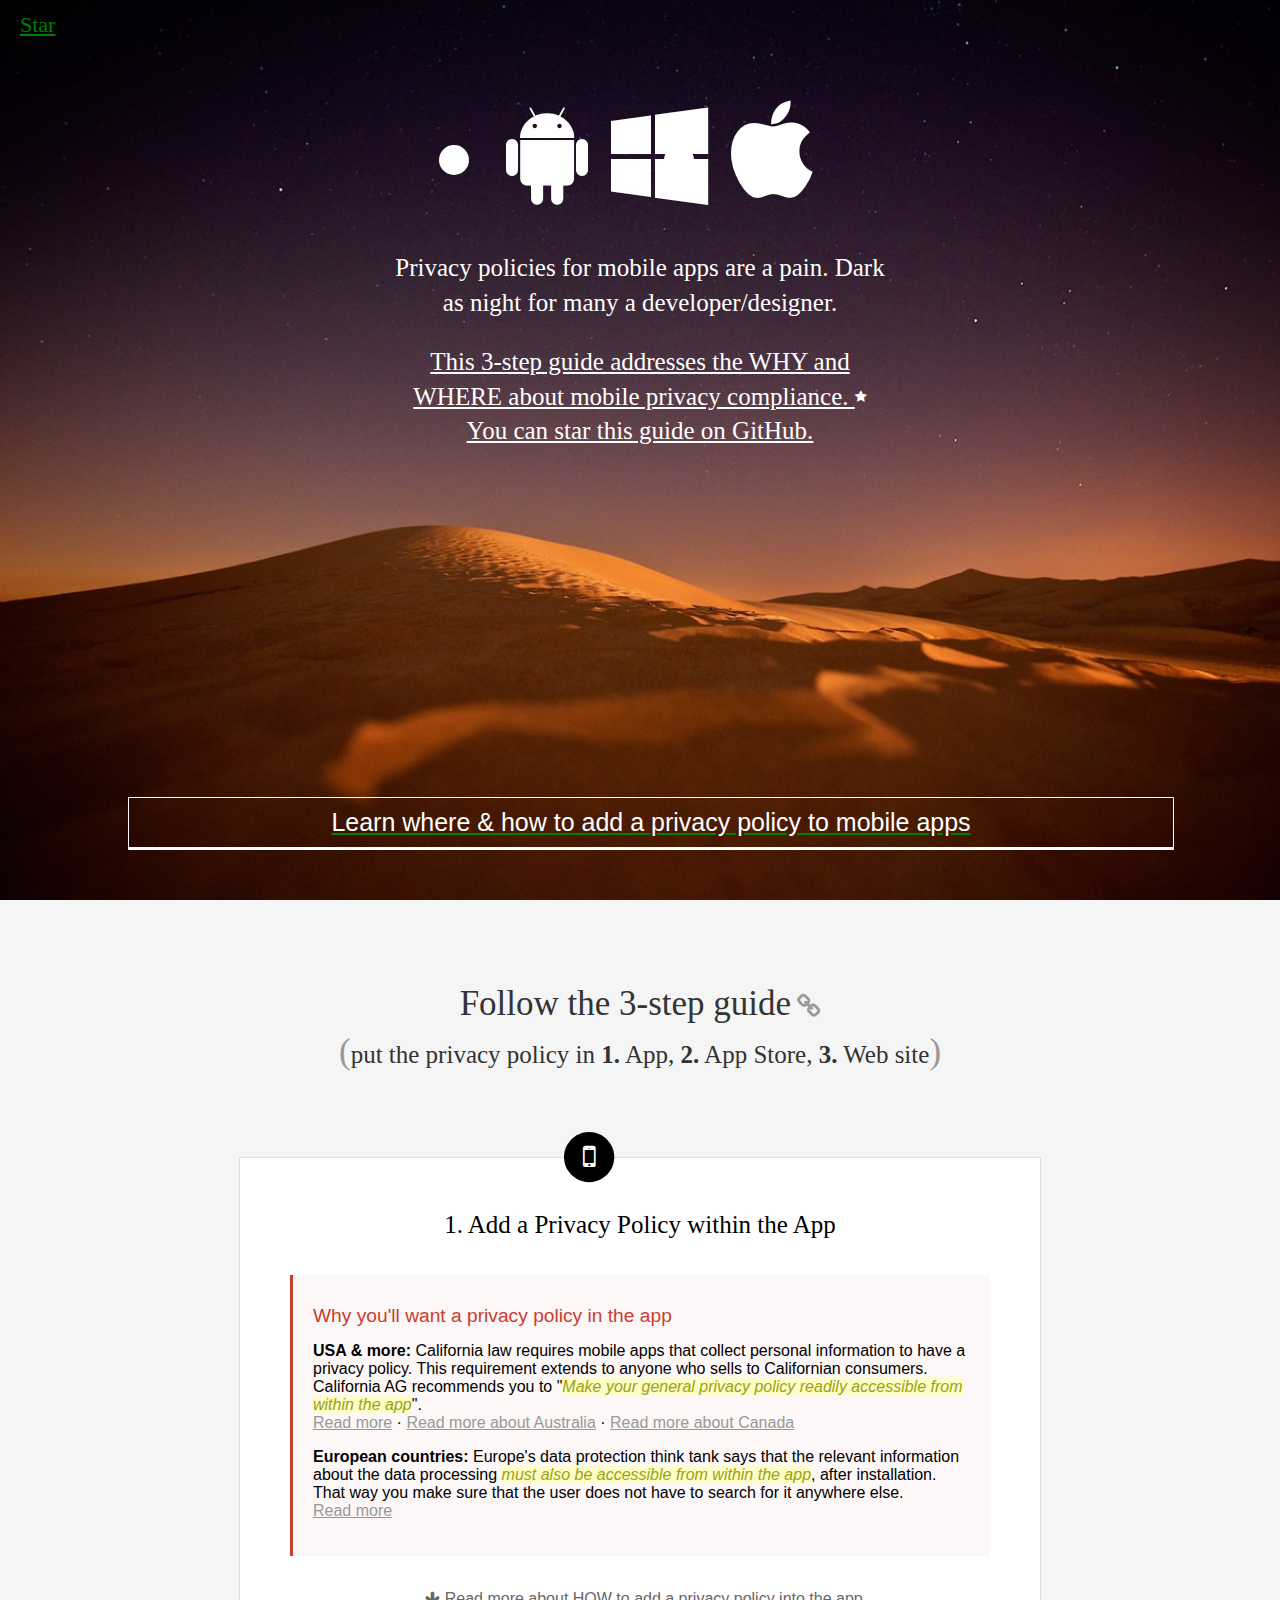
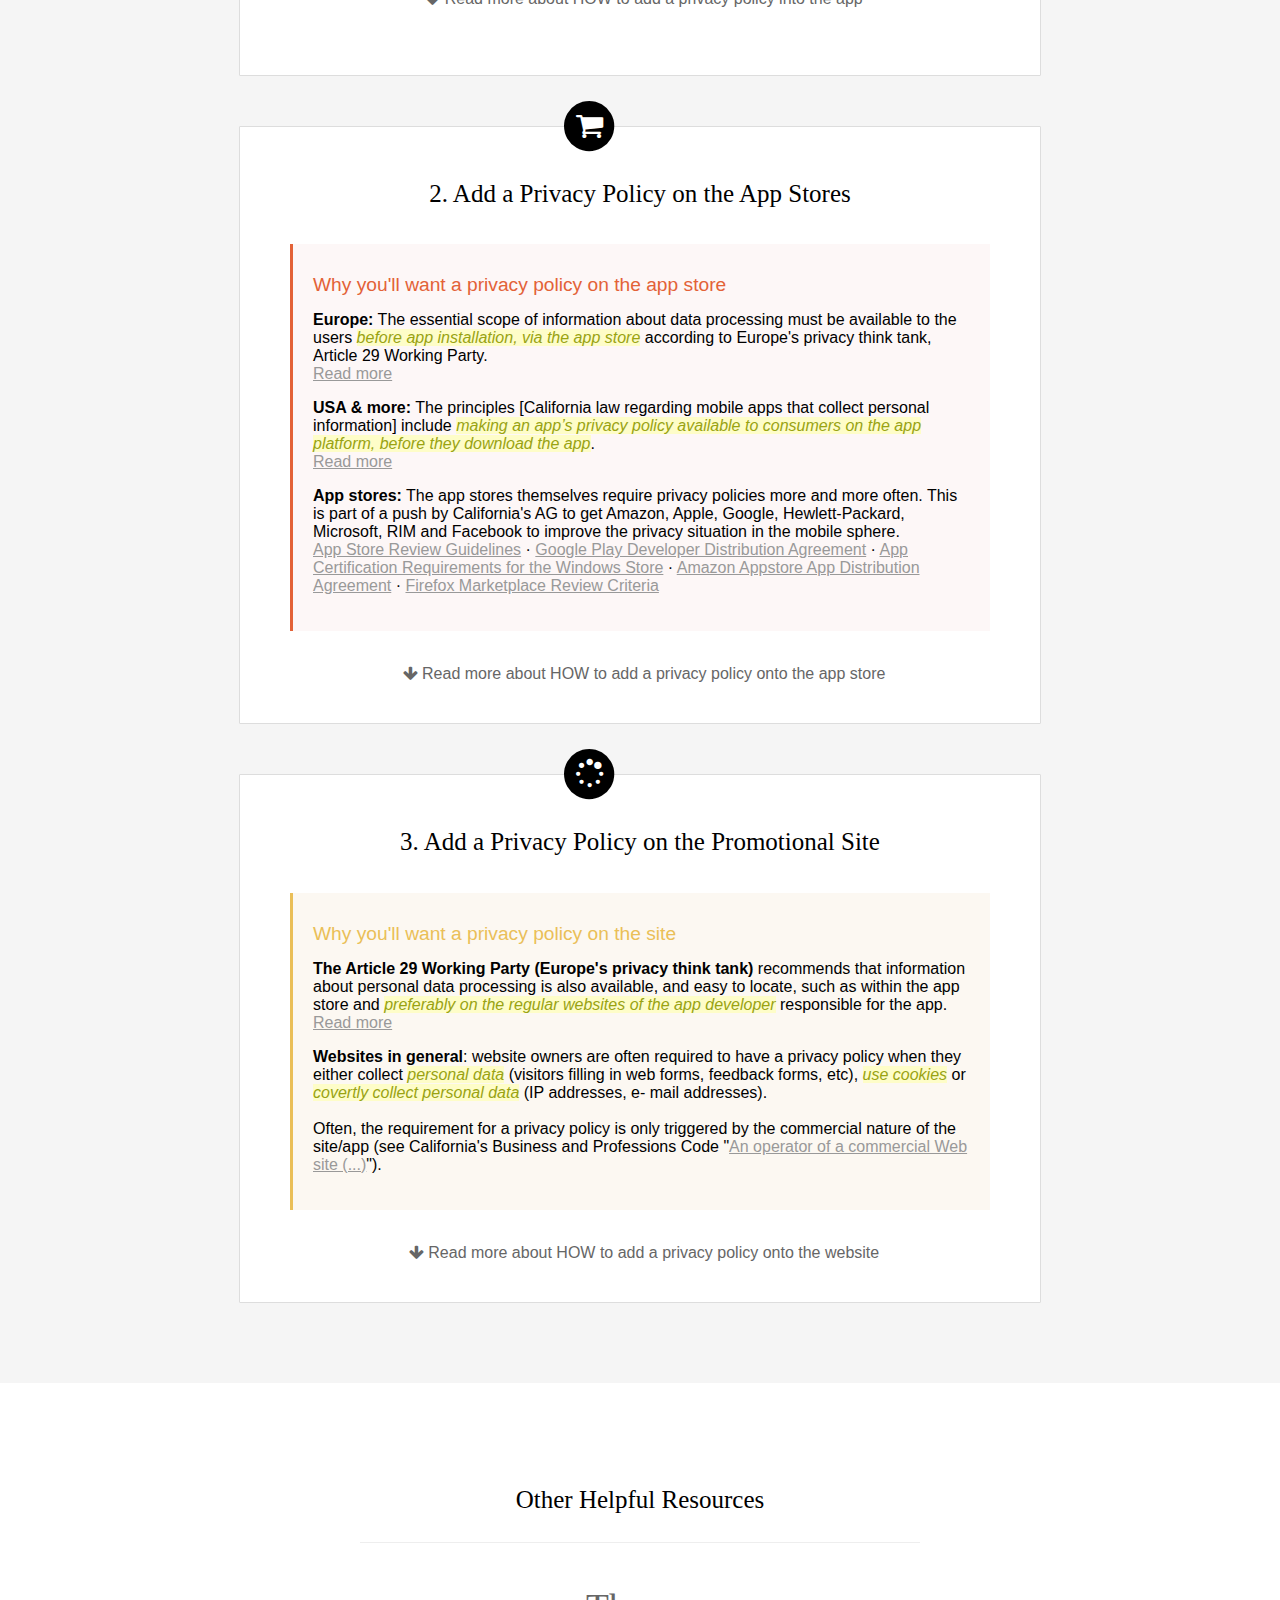
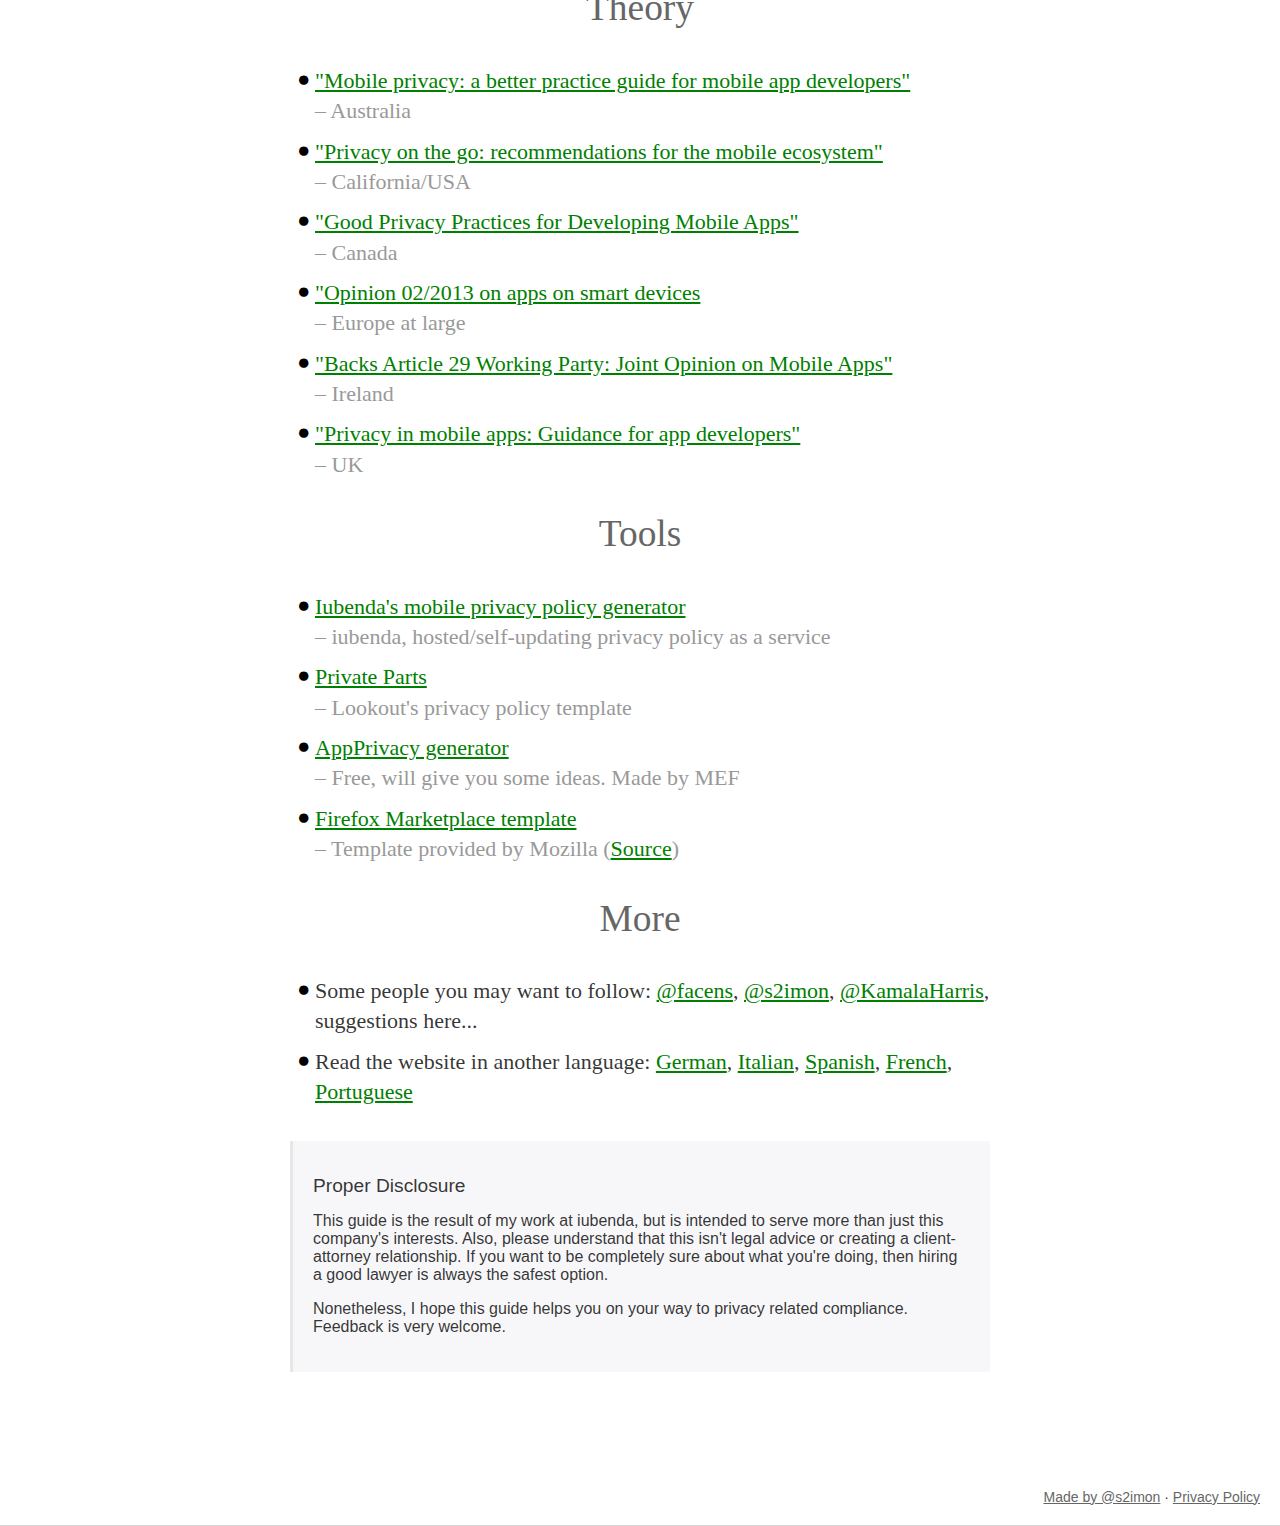
==== commit eb31f2cc: "Improved header CTA :)" ====
--- a/index.html
+++ b/index.html
@@ -27,7 +27,7 @@
       </ul>
       <div class="mantra">
         <p class="big">Privacy policies for mobile apps are a pain. Dark as night for many a developer/designer.</p>
-        <p class="big mantra-link"><a href="https://github.com/s2imon/pp4pp">Follow this 3-step guide and add a Github <i class="fa fa-star"></i> <br>to light up your sky.</a></p>
+        <p class="big mantra-link"><a href="https://github.com/s2imon/pp4pp">This 3-step guide addresses the WHY and WHERE about mobile privacy compliance. <i class="fa fa-star"></i> <br>You can star this guide on GitHub.</a></p>
 			</div>
     </div>
     <a class="button big learn-cta clearfix" href="#main">
@@ -55,10 +55,10 @@
         <p><b>European countries:</b> Europe's data protection think tank says that the relevant information about the data processing <em>must also be accessible from within the app</em>, after installation. That way you make sure that the user does not have to search for it anywhere else.<br /><a href="http://goo.gl/CyqsQ">Read more</a></p>
       </div>
       
-			<a href="#" id="app-show" class="showLink" 
-			onclick="showHide('app_more');return false;"><i class="fa fa-arrow-down"></i> Read more about HOW to add a pp into the app</a>
-
-			<div id="app_more" class="more">
+			<p><a href="#" id="app-show" class="showLink" 
+			onclick="showHide('app');return false;"><i class="fa fa-arrow-down"></i> Read more about HOW to add a privacy policy into the app</a></p>
+
+			<div id="app" class="more">
       
       <p><b>Your privacy policy must be understandable and easily accessible</b>. It informs users at a minimum about the following:</p>
       <ul class="fa-ul">
@@ -112,10 +112,10 @@
         <p><b>App stores:</b> The app stores themselves require privacy policies more and more often. This is part of a push by California's AG to get Amazon, Apple, Google, Hewlett-Packard, Microsoft, RIM and Facebook to improve the privacy situation in the mobile sphere.<br /><a href="http://goo.gl/oBAapo">App Store Review Guidelines</a> &middot; <a href="http://goo.gl/8ymwK">Google Play Developer Distribution Agreement</a> &middot; <a href="http://goo.gl/By8hN">App Certification Requirements for the Windows Store</a> &middot; <a href="http://goo.gl/3f2rg0">Amazon Appstore App Distribution Agreement</a> &middot; <a href="http://goo.gl/vfQxpu">Firefox Marketplace Review Criteria</a></p>
 			</div>
 
-			<a href="#" id="appstore-show" class="showLink" 
-			onclick="showHide('appstore_more');return false;"><i class="fa fa-arrow-down"></i> Read more about HOW to add a pp onto the app store</a>
-
-			<div id="appstore_more" class="more">
+			<p><a href="#" id="appstore-show" class="showLink" 
+			onclick="showHide('appstore');return false;"><i class="fa fa-arrow-down"></i> Read more about HOW to add a privacy policy onto the app store</a></p>
+
+			<div id="appstore" class="more">
 				<p>The app stores provide special spots to show your privacy policy. Follow the guides below to find them on the respective app stores.</p>
 				<ul class="fa-ul">
 				  <li><i class="fa-li fa fa-circle"></i> <a href="ios-guide.html">Guide for iOS Developers</a></li>
@@ -171,10 +171,10 @@
         </p>        
 			</div>
 			
-			<a href="#" id="promotional-show" class="showLink" 
-			onclick="showHide('promotional_more');return false;"><i class="fa fa-arrow-down"></i> Read more about HOW to add a pp onto the website</a>
-
-			<div id="promotional_more" class="more">
+			<p><a href="#" id="promotional-show" class="showLink" 
+			onclick="showHide('promotional');return false;"><i class="fa fa-arrow-down"></i> Read more about HOW to add a privacy policy onto the website</a></p>
+
+			<div id="promotional" class="more">
 			
 				<p>On websites privacy policies usually go in the footer, where it can be accessed from every page.</p>
 				<p>P.S. It makes sense to include both the website's and the mobile apps data processing into the same policy in this case.</p>
@@ -255,7 +255,7 @@
 	$('#appstore_img, #appstore_img2, #playstore_img, #wpstore_img, #ffstore_img, #instapaper, #iubenda').collapse("hide");
 });
 </script>
-<script type="text/javascript">
+<script language="javascript" type="text/javascript">
 function showHide(shID) {
    if (document.getElementById(shID)) {
       if (document.getElementById(shID+'-show').style.display != 'none') {
--- a/css/style.css
+++ b/css/style.css
@@ -574,10 +574,11 @@
 
 .more {
 	display: none;
-	border-top: 1px solid #666;
-	border-bottom: 1px solid #666;
-}
+	border-top: 1px solid #eee;
+}
+
 a.showLink, a.hideLink {
+  color: #666;
 	text-decoration: none;
 	padding-left: 8px;
   display: block;
@@ -585,6 +586,11 @@
 }
 a.hideLink {
 }
+
+.showLink {
+	font: 16px/20px "Helvetica Neue", Helvetica, Arial, sans-serif;	
+}
+
 /* Guides */
 
 #article {
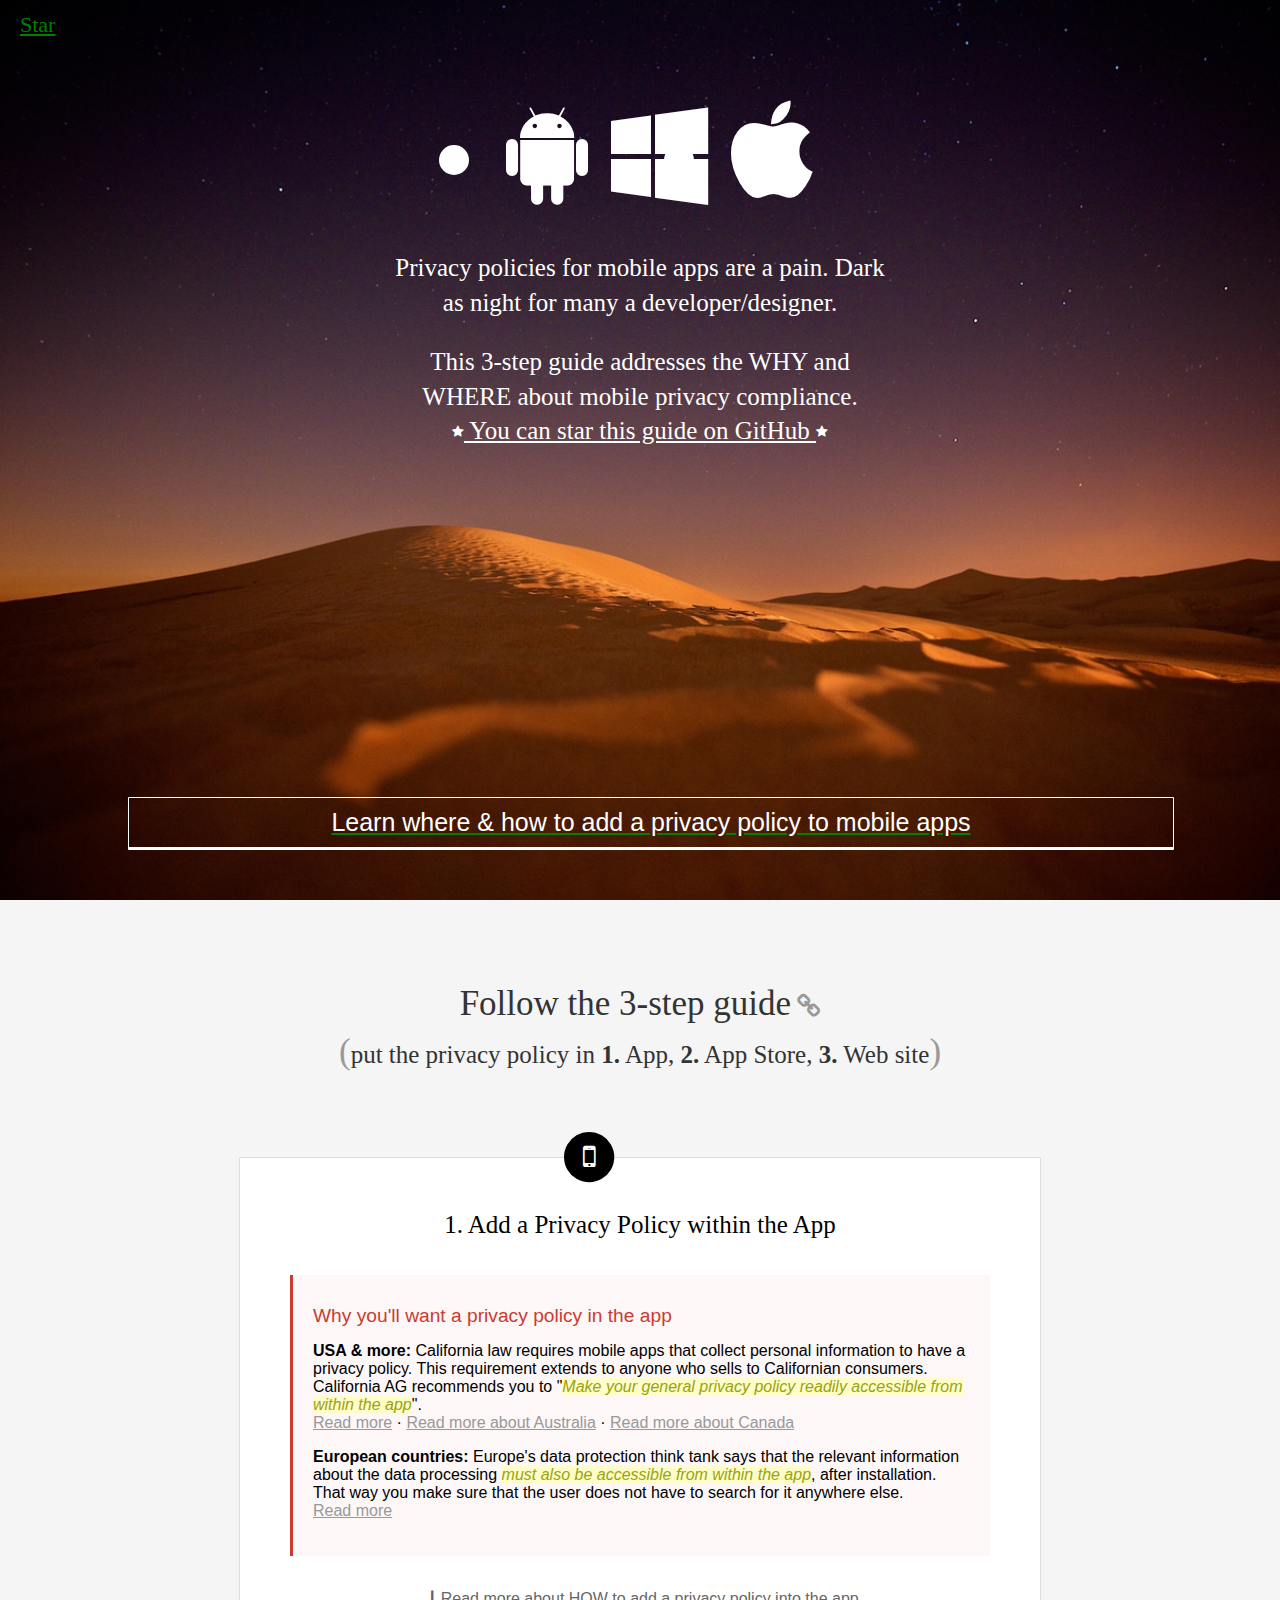
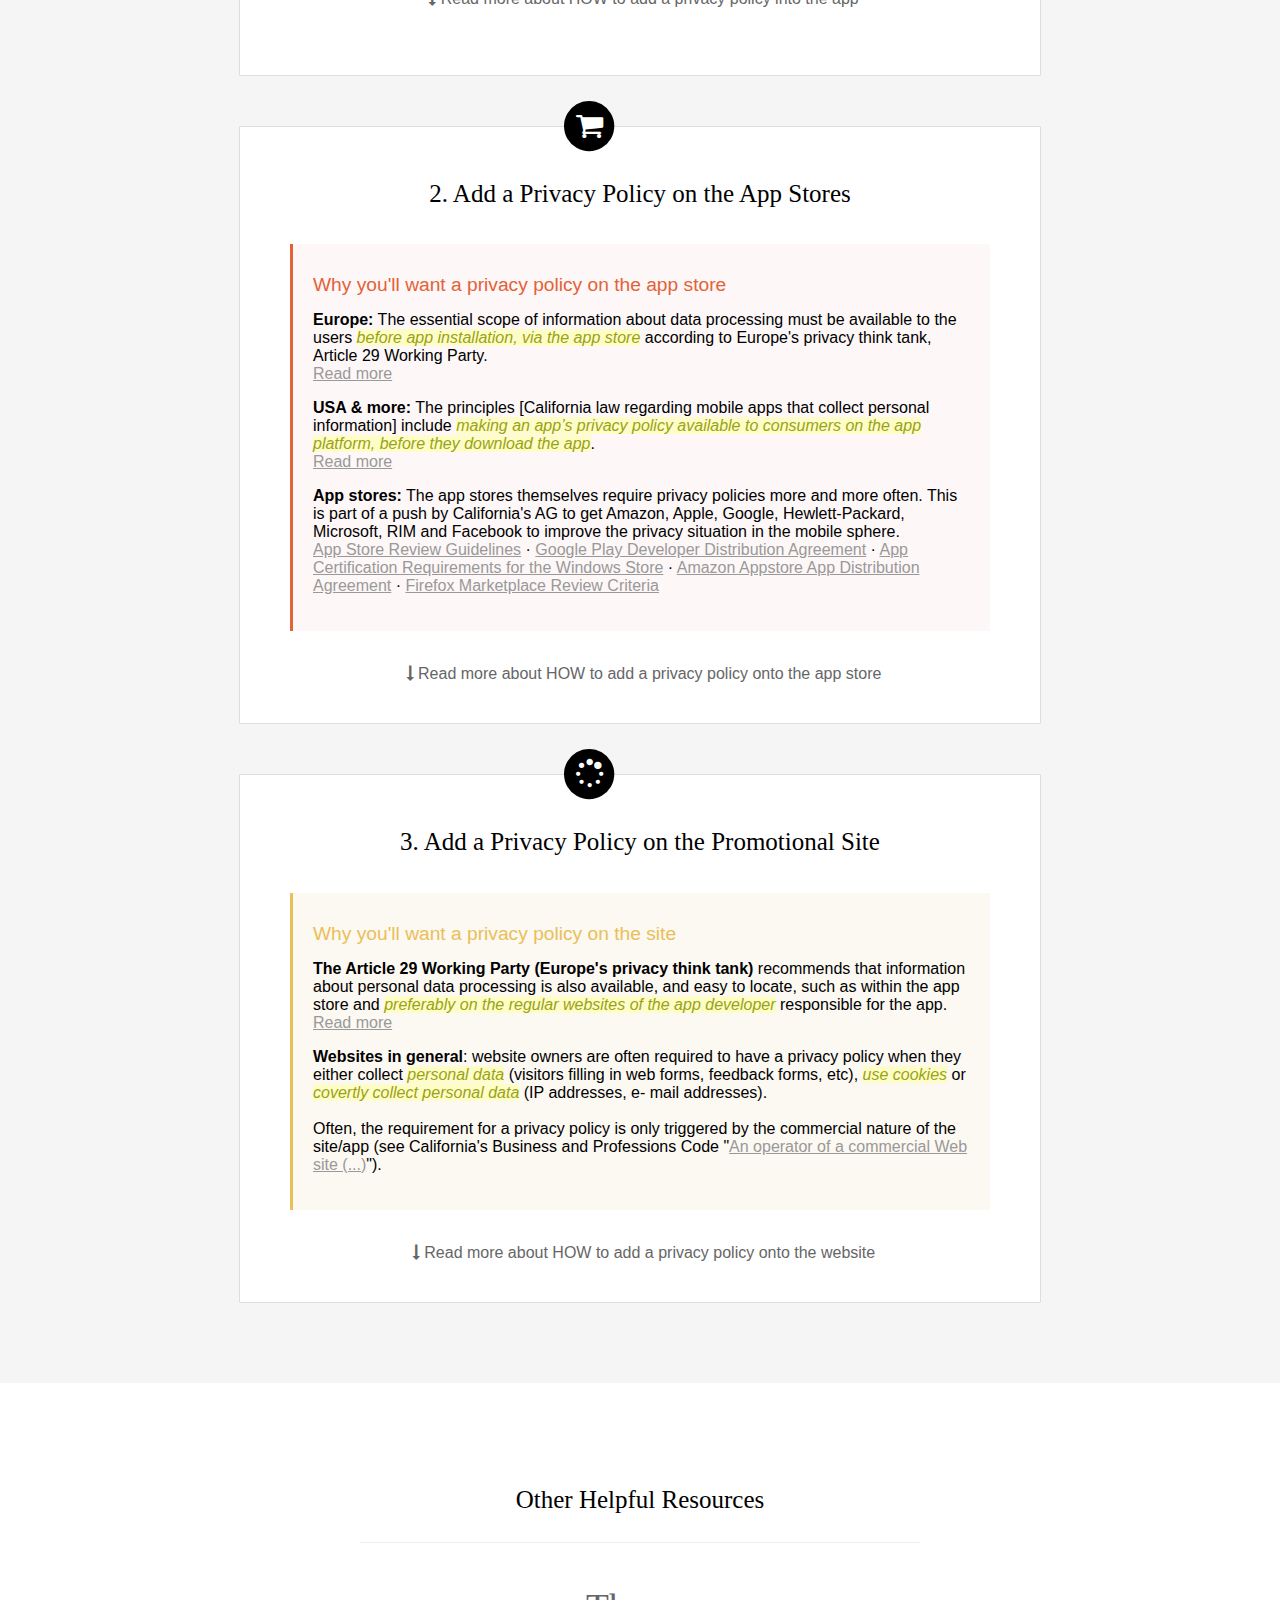
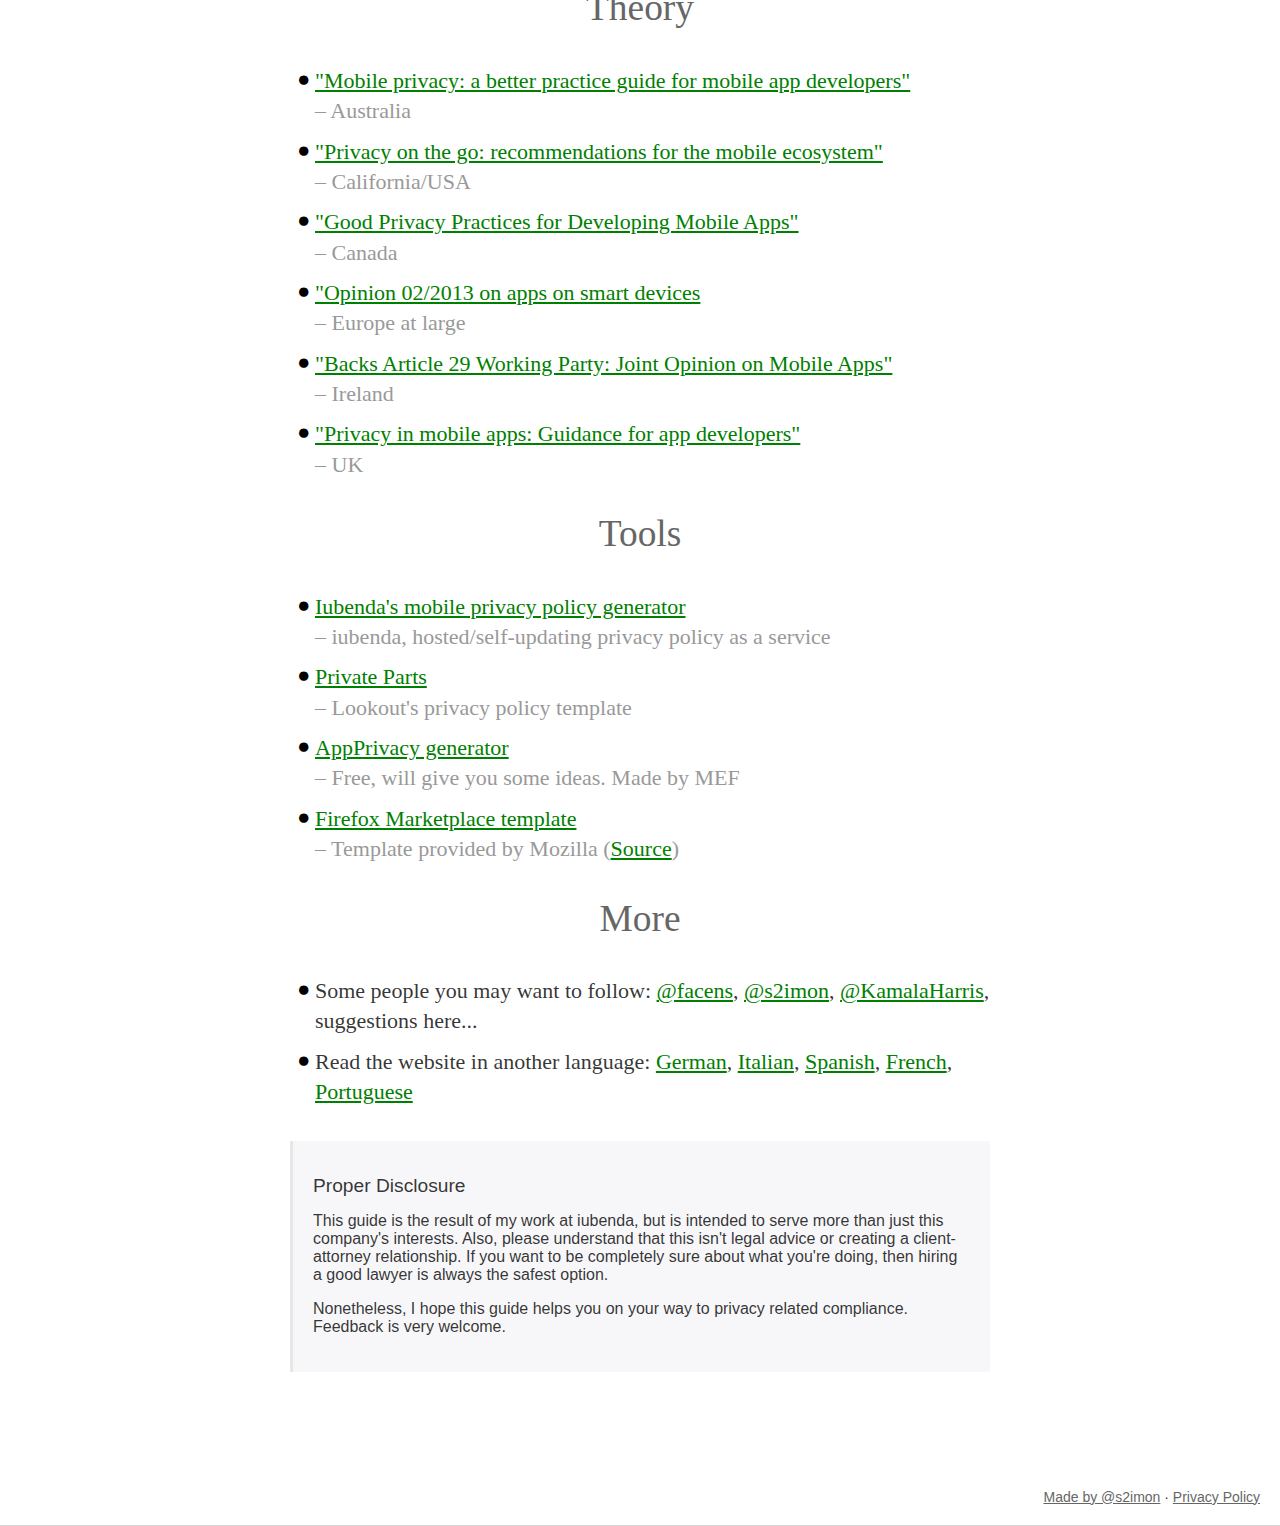
==== commit 4e10aa0e: "improve confusing sentence regarding guides" ====
--- a/index.html
+++ b/index.html
@@ -27,7 +27,7 @@
       </ul>
       <div class="mantra">
         <p class="big">Privacy policies for mobile apps are a pain. Dark as night for many a developer/designer.</p>
-        <p class="big mantra-link"><a href="https://github.com/s2imon/pp4pp">This 3-step guide addresses the WHY and WHERE about mobile privacy compliance. <i class="fa fa-star"></i> <br>You can star this guide on GitHub.</a></p>
+        <p class="big mantra-link">This 3-step guide addresses the WHY and WHERE about mobile privacy compliance. <br><a href="https://github.com/s2imon/pp4pp"><i class="fa fa-star"></i> You can star this guide on GitHub <i class="fa fa-star"></i></a></p>
 			</div>
     </div>
     <a class="button big learn-cta clearfix" href="#main">
@@ -56,7 +56,7 @@
       </div>
       
 			<p><a href="#" id="app-show" class="showLink" 
-			onclick="showHide('app');return false;"><i class="fa fa-arrow-down"></i> Read more about HOW to add a privacy policy into the app</a></p>
+			onclick="showHide('app');return false;"><i class="fa fa-long-arrow-down"></i> Read more about HOW to add a privacy policy into the app</a></p>
 
 			<div id="app" class="more">
       
@@ -113,10 +113,10 @@
 			</div>
 
 			<p><a href="#" id="appstore-show" class="showLink" 
-			onclick="showHide('appstore');return false;"><i class="fa fa-arrow-down"></i> Read more about HOW to add a privacy policy onto the app store</a></p>
+			onclick="showHide('appstore');return false;"><i class="fa fa-long-arrow-down"></i> Read more about HOW to add a privacy policy onto the app store</a></p>
 
 			<div id="appstore" class="more">
-				<p>The app stores provide special spots to show your privacy policy. Follow the guides below to find them on the respective app stores.</p>
+				<p>The app stores provide special spots to show your privacy policy link. The <b>guides</b> below will help you find your way on the respective app stores.</p>
 				<ul class="fa-ul">
 				  <li><i class="fa-li fa fa-circle"></i> <a href="ios-guide.html">Guide for iOS Developers</a></li>
 				  <li><i class="fa-li fa fa-circle"></i> <a href="play-guide.html">Guide for Android/Play Developers</a></li>
@@ -172,7 +172,7 @@
 			</div>
 			
 			<p><a href="#" id="promotional-show" class="showLink" 
-			onclick="showHide('promotional');return false;"><i class="fa fa-arrow-down"></i> Read more about HOW to add a privacy policy onto the website</a></p>
+			onclick="showHide('promotional');return false;"><i class="fa fa-long-arrow-down"></i> Read more about HOW to add a privacy policy onto the website</a></p>
 
 			<div id="promotional" class="more">
 			
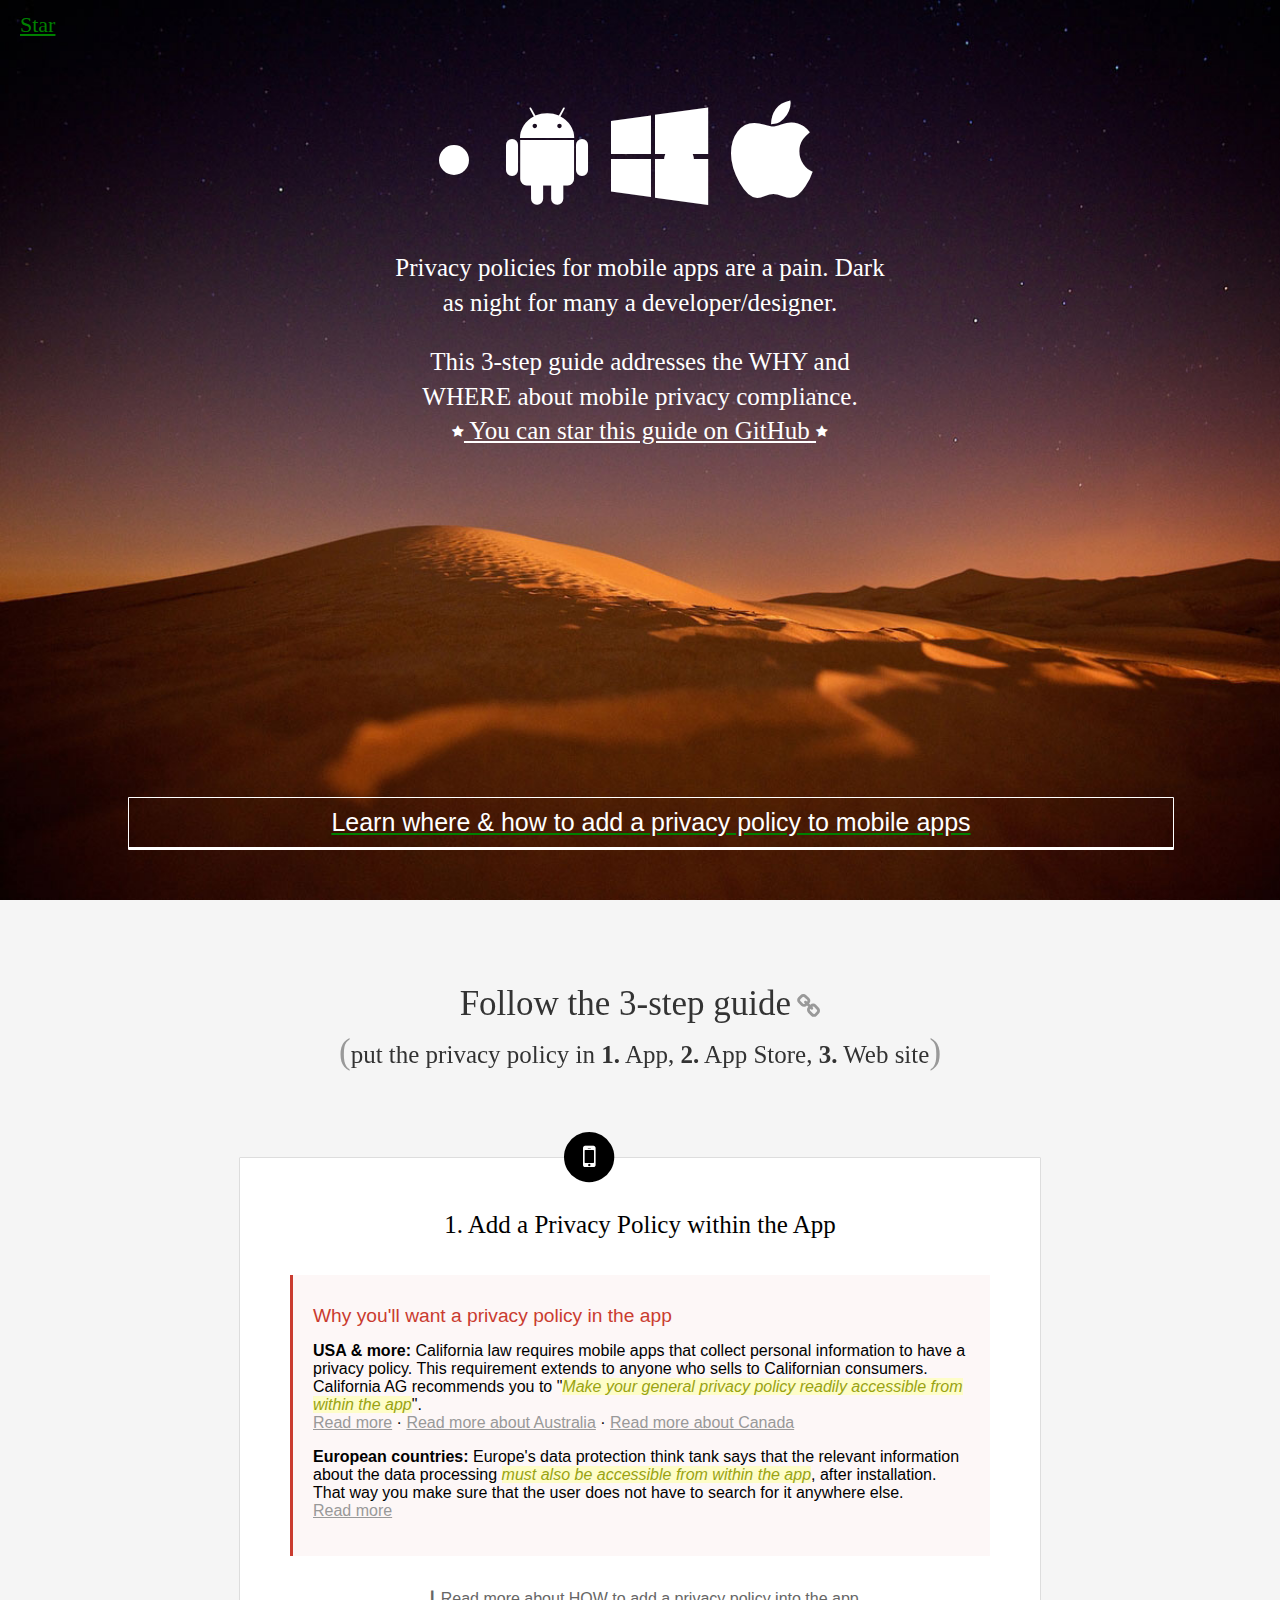
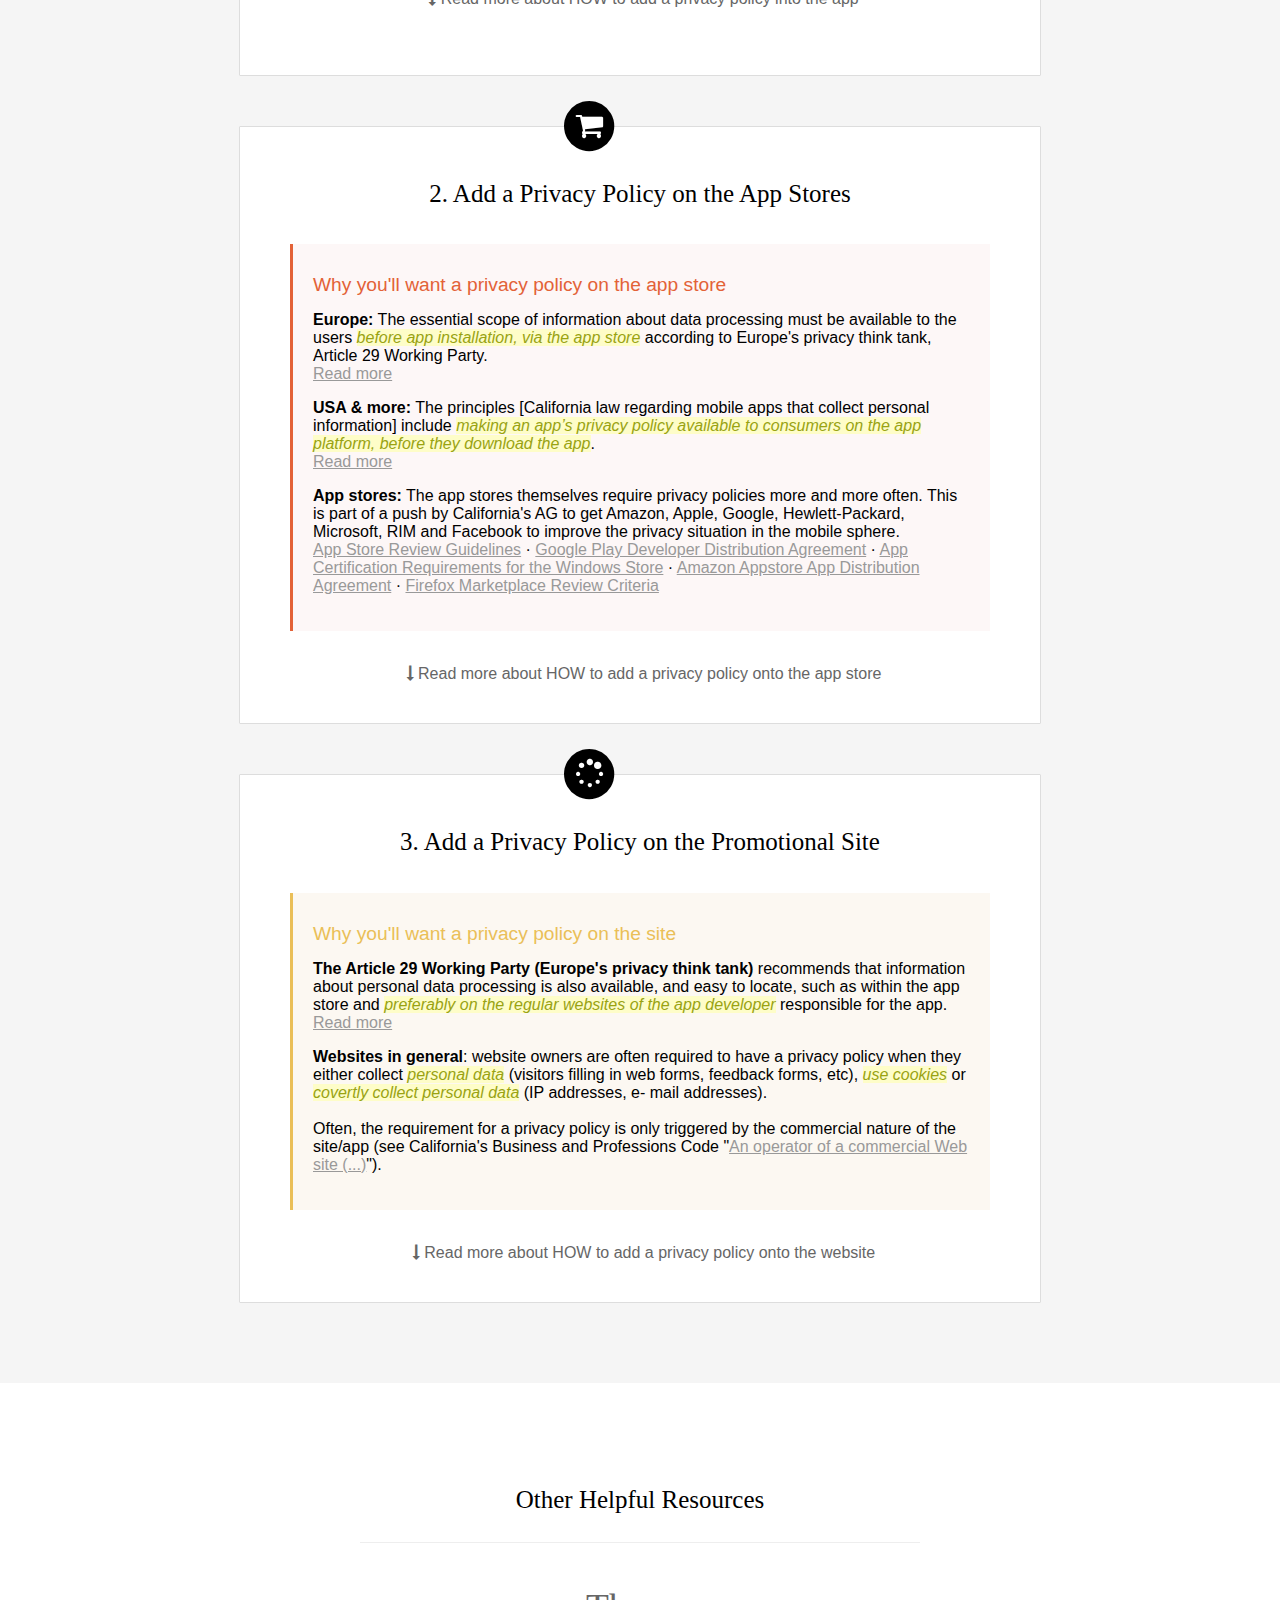
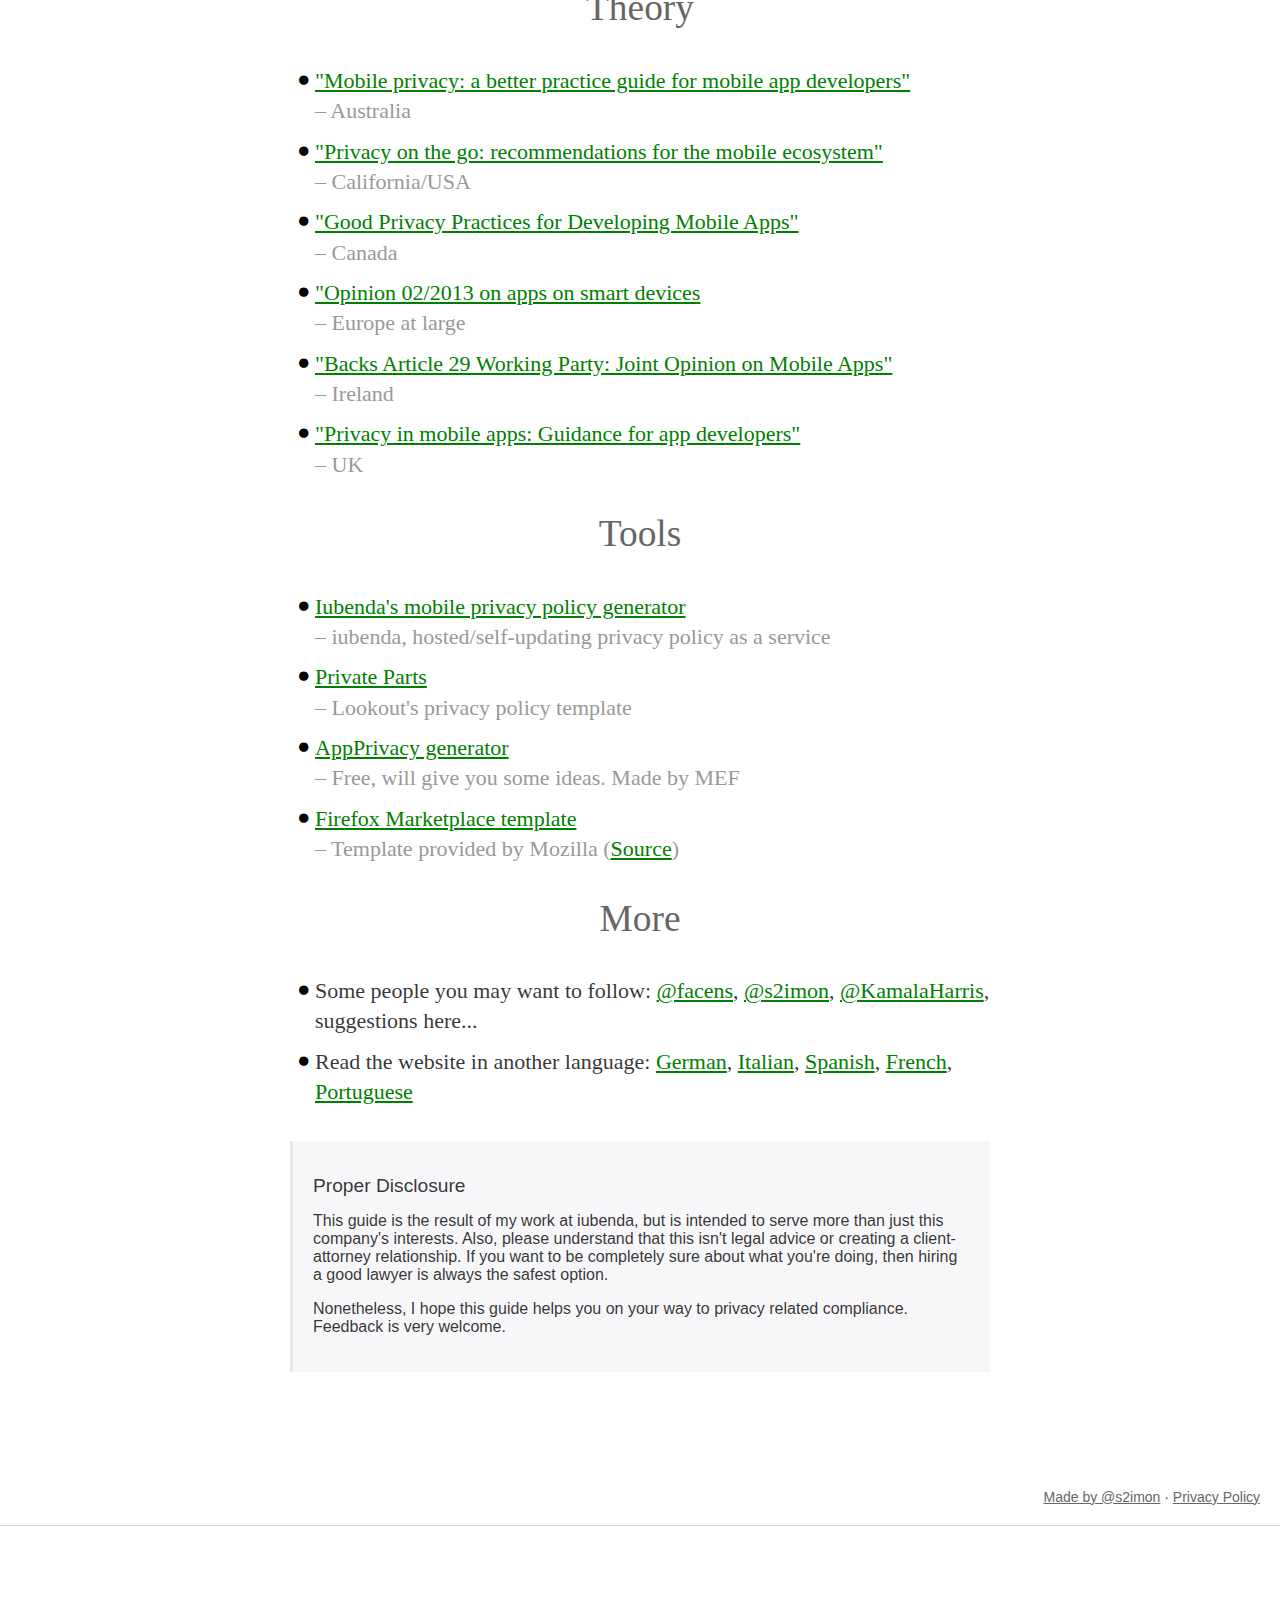
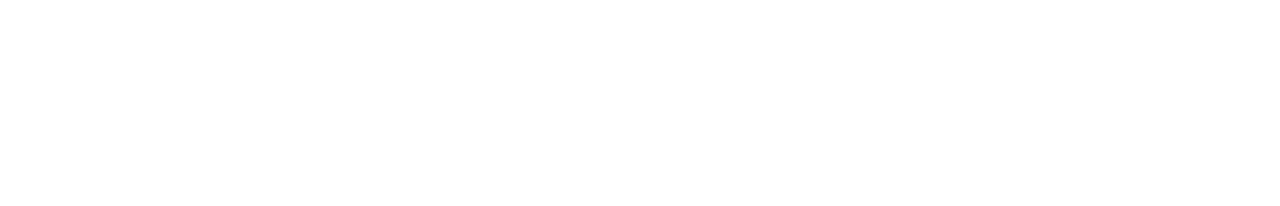
==== commit df6e711a: "Testing Safari hack for cta-footer" ====
--- a/index.html
+++ b/index.html
@@ -165,7 +165,7 @@
         <h4>Why you'll want a privacy policy on the site</h4>
         <p><b>The Article 29 Working Party (Europe's privacy think tank)</b> recommends that information about personal data processing is also 
         available, and easy to locate, such as within the app store and <em>preferably on the regular 
-        websites of the app developer</em> responsible for the app. <br /><a href="">Read more</a></p>
+        websites of the app developer</em> responsible for the app. <br /><a href="http://goo.gl/CyqsQ">Read more</a></p>
         <p><b>Websites in general</b>: website owners are often required to have a privacy policy when they either collect <em>personal data</em> (visitors filling in web forms, feedback forms, etc), <em>use cookies</em> or <em>covertly collect personal data</em> (IP addresses, e- mail addresses).<br /><br />
         Often, the requirement for a privacy policy is only triggered by the commercial nature of the site/app (see California's Business and Professions Code "<a href="http://www.leginfo.ca.gov/cgi-bin/displaycode?section=bpc&group=22001-23000&file=22575-22579">An operator of a commercial Web site (...)</a>"). 
         </p>        
@@ -230,6 +230,7 @@
     </div>
   </section>
 
+	<section id="safari-hack" style="height: 1px; margin: 0; padding: 0;">&nbsp;</section>
 	<section id="footer-cta">
 	  <div class="iubenda-cta clearfix">
 	    <a class="button big cta" href="http://iubenda.com">Run your privacy policy on auto-pilot /w iubenda</a>
--- a/css/style.css
+++ b/css/style.css
@@ -575,6 +575,7 @@
 .more {
 	display: none;
 	border-top: 1px solid #eee;
+	padding-top: 20px;
 }
 
 a.showLink, a.hideLink {
@@ -666,14 +667,14 @@
 }
 
 .tooltip {
-	font-family: "Helvetica Neue", Helvetica, Arial, sans-serif;;
+	font-family: "Helvetica Neue", Helvetica, Arial, sans-serif;
 }
 
 #footer-cta {
   position: fixed;
   bottom: 0;
   left: 0;
-  z-index: 2;
+  z-index: -2;
   width: 100%;
   height: 250px;
   background-color: #f5f5f5;
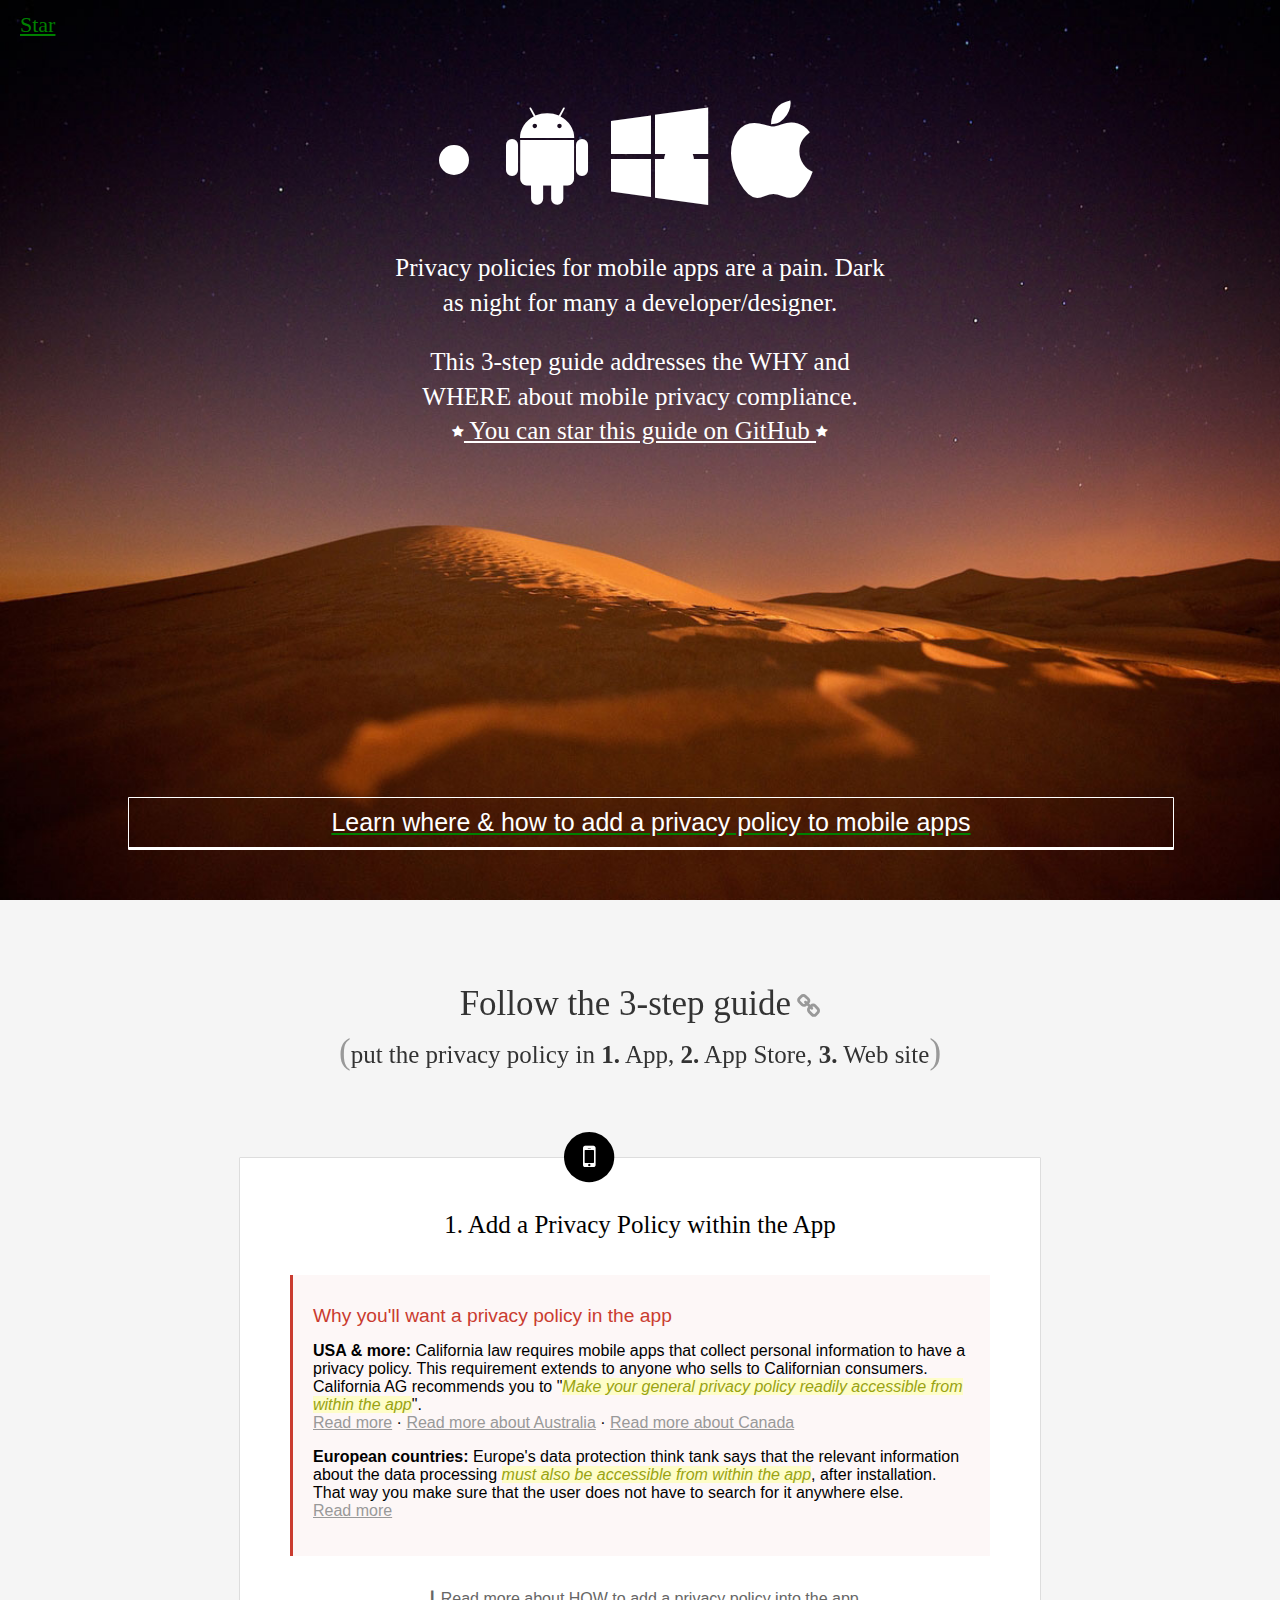
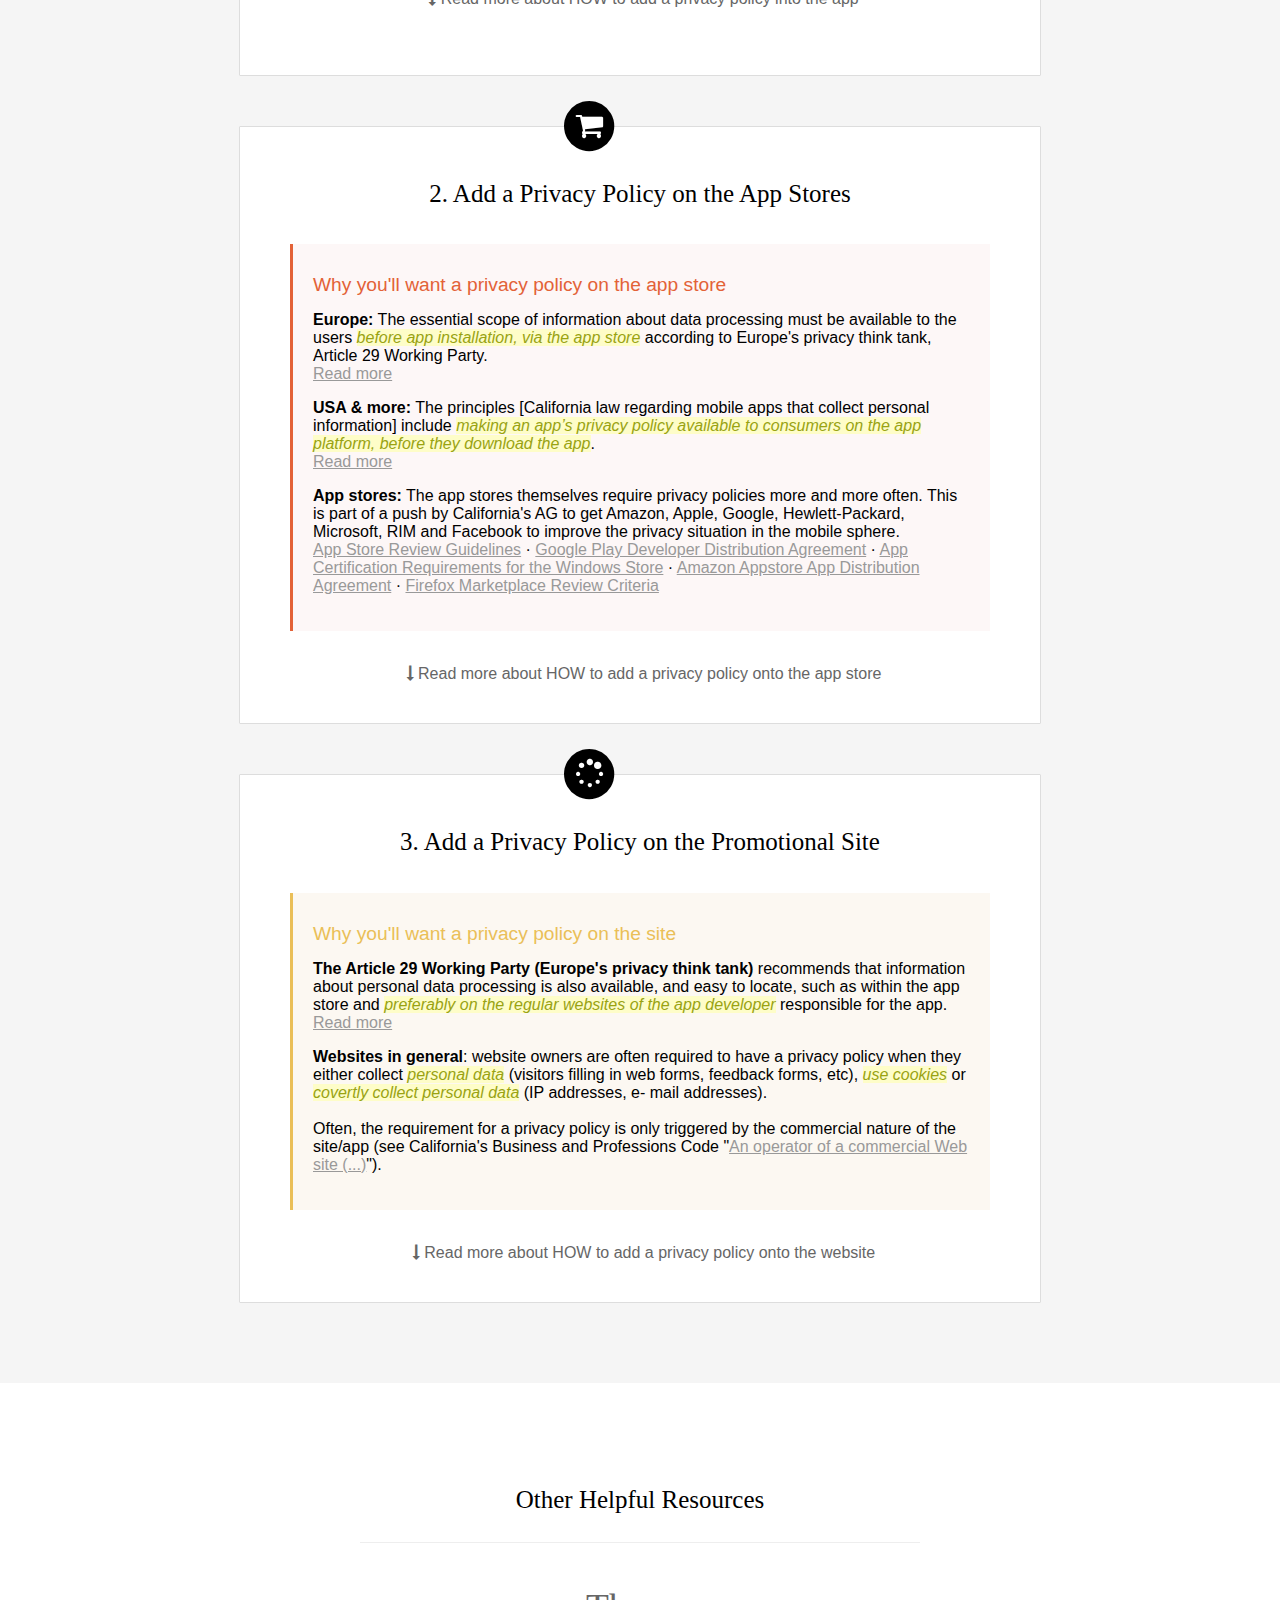
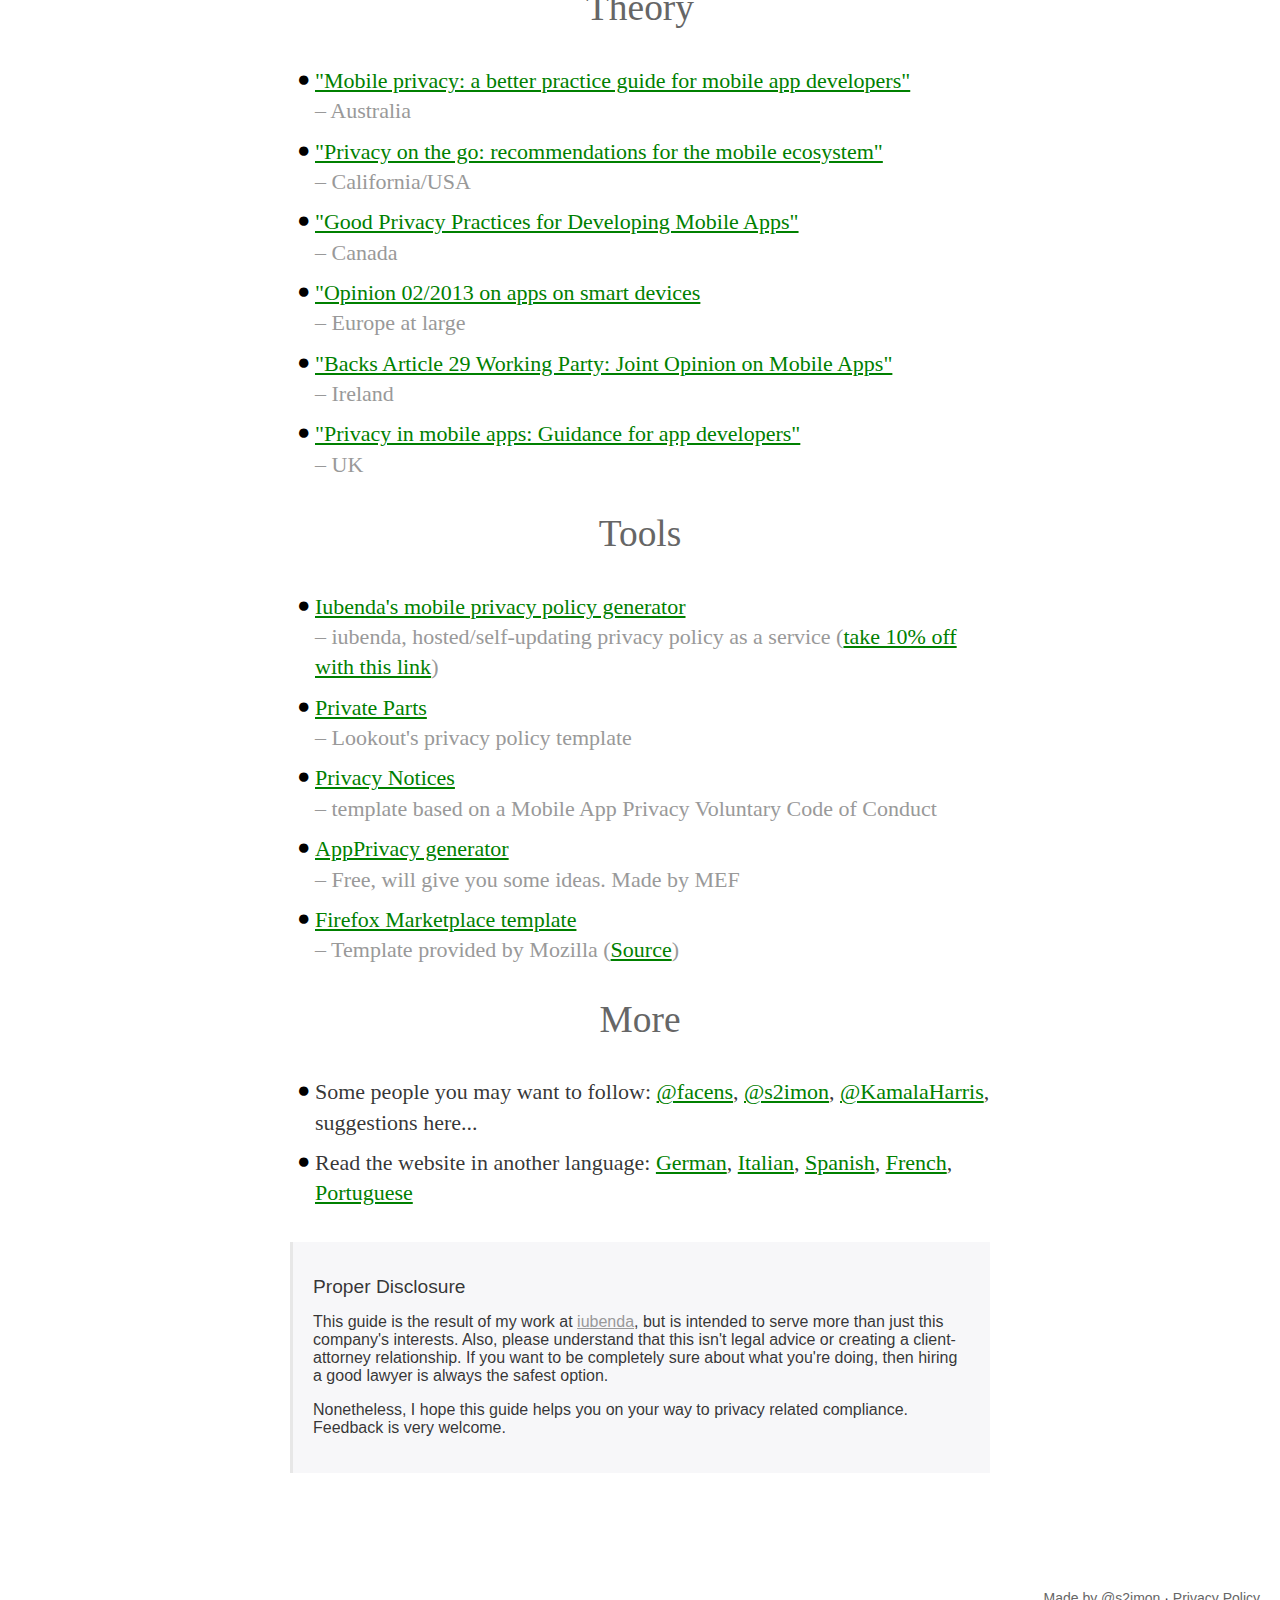
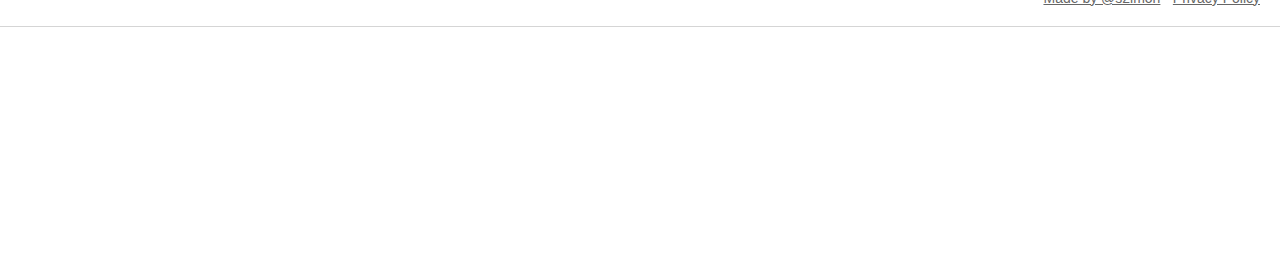
==== commit ff7cc1b6: "Change that last iubenda link" ====
--- a/index.html
+++ b/index.html
@@ -85,7 +85,7 @@
 
       <p>Screenshots/examples of a privacy policy that is easy to read:</p>
       
-      <div id="iubenda" class="collapse in"><img src="images/iubenda_webview.png" alt="iubenda's privacy policy implemenation" /></div>
+      <div id="iubenda" class="collapse in"><a href="http://goo.gl/UO8VK7"><img src="images/iubenda_webview.png" alt="iubenda's privacy policy implemenation" /></a></div>
       <button type="button" class="toggle" data-toggle="collapse" data-target="#iubenda">
         Privacy policy as a service: iubendas's approach 
       </button>
@@ -208,8 +208,9 @@
 
       <h3 class="section-hr">Tools</h3>
       <ul class="fa-ul">
-        <li><i class="fa-li fa fa-circle"></i><a href="https://iubenda.com/mobile">Iubenda's mobile privacy policy generator</a><br /><span class="grey">– iubenda, hosted/self-updating privacy policy as a service</span></li>
+        <li><i class="fa-li fa fa-circle"></i><a href="https://iubenda.com/mobile">Iubenda's mobile privacy policy generator</a><br /><span class="grey">– iubenda, hosted/self-updating privacy policy as a service (<a href="http://goo.gl/UO8VK7">take 10% off with this link</a>)</span></li>
         <li><i class="fa-li fa fa-circle"></i><a href="https://github.com/lookout/private-parts">Private Parts</a><br /><span class="grey">– Lookout's privacy policy template</span></li>
+        <li><i class="fa-li fa fa-circle"></i><a href="https://github.com/appsalliance/privacynotices">Privacy Notices</a><br /><span class="grey">– template based on a Mobile App Privacy Voluntary Code of Conduct</span></li>
         <li><i class="fa-li fa fa-circle"></i><a href="http://www.appprivacy.net/">AppPrivacy generator</a><br /><span class="grey">– Free, will give you some ideas. Made by MEF</span></li>
         <li><i class="fa-li fa fa-circle"></i><a href="https://github.com/flamsmark/privacy-policy-template">Firefox Marketplace template</a><br /><span class="grey">– Template provided by Mozilla (<a href="https://developer.mozilla.org/en-US/Marketplace/Publishing/Privacy_policies">Source</a>)</span></li>  
       </ul>
@@ -217,12 +218,12 @@
       <h3 class="section-hr">More</h3>
       <ul class="fa-ul">
         <li><i class="fa-li fa fa-circle"></i>Some people you may want to follow: <a href="http://twitter.com/facens" data-toggle="tooltip" data-placement="top" title="Founder iubenda">@facens</a>, <a href="http://twitter.com/s2imon" data-toggle="tooltip" data-placement="top" title="pp4pp guide creator">@s2imon</a>, <a href="http://twitter.com/KamalaHarris" data-toggle="tooltip" data-placement="top" title="California AG">@KamalaHarris</a>, suggestions here...</li>
-        <li><i class="fa-li fa fa-circle"></i>Read the website in another language: <a href="https://github.com/s2imon/pp4pp_de">German</a>, <a href="https://github.com/s2imon/pp4pp_it">Italian</a>, <a href="https://github.com/s2imon/pp4pp_es">Spanish</a>, <a href="https://github.com/s2imon/pp4pp_fr">French</a>, <a href="https://github.com/s2imon/pp4pp_pt">Portuguese</a></li>
+        <li><i class="fa-li fa fa-circle"></i>Read the website in another language: <a href="http://s2imon.github.io/pp4pp_de/">German</a>, <a href="https://github.com/s2imon/pp4pp_it">Italian</a>, <a href="https://github.com/s2imon/pp4pp_es">Spanish</a>, <a href="https://github.com/s2imon/pp4pp_fr">French</a>, <a href="https://github.com/s2imon/pp4pp_pt">Portuguese</a></li>
       </ul>
       
       <div class="disclosure important_text">
         <h4>Proper Disclosure</h4>
-        <p>This guide is the result of my work at iubenda, but is intended to serve more than just this company's interests. Also, please understand that this isn't legal advice or creating a client-attorney relationship. If you want to be completely sure about what you're doing, then hiring a good lawyer is always the safest option.</p>
+        <p>This guide is the result of my work at <a href="http://goo.gl/UO8VK7">iubenda</a>, but is intended to serve more than just this company's interests. Also, please understand that this isn't legal advice or creating a client-attorney relationship. If you want to be completely sure about what you're doing, then hiring a good lawyer is always the safest option.</p>
         <p>Nonetheless, I hope this guide helps you on your way to privacy related compliance. Feedback is very welcome.</p>
       </div>
       
@@ -230,10 +231,10 @@
     </div>
   </section>
 
-	<section id="safari-hack" style="height: 1px; margin: 0; padding: 0;">&nbsp;</section>
+	<section id="safari-hack">&nbsp;</section>
 	<section id="footer-cta">
 	  <div class="iubenda-cta clearfix">
-	    <a class="button big cta" href="http://iubenda.com">Run your privacy policy on auto-pilot /w iubenda</a>
+	    <a class="button big cta" href="http://goo.gl/UO8VK7">Run your privacy policy on auto-pilot /w iubenda</a>
 	    <p class="microcopy">hosted &middot; self-updating &middot; crafted by lawyers &middot; multi-language &middot; fast</p>
 	  </div>
 	</section>
--- a/css/style.css
+++ b/css/style.css
@@ -116,7 +116,13 @@
 }
 
 section#resources, section#article {
-	margin-bottom: 250px;
+	margin-bottom: 220px;
+}
+
+section#safari-hack {
+	height: 0px;
+	margin: 0;
+	padding: 0;
 }
 
 .cta {
@@ -153,10 +159,14 @@
   position: fixed;
   bottom: 0;
   left: 0;
-  z-index: 2;
+  z-index: -1;
   width: 100%;
   height: 250px;
   background-color: #f5f5f5;
+}
+
+section#article, .header, header, section#main, section#trias, section#resources {
+	z-index: 5;
 }
 
 /*
@@ -670,16 +680,6 @@
 	font-family: "Helvetica Neue", Helvetica, Arial, sans-serif;
 }
 
-#footer-cta {
-  position: fixed;
-  bottom: 0;
-  left: 0;
-  z-index: -2;
-  width: 100%;
-  height: 250px;
-  background-color: #f5f5f5;
-}
-
 /*
 .guide {
 	width: 100%;
@@ -750,7 +750,7 @@
   z-index: 1;
   width: 80%;
   min-width: 700px;
-  height: 48px;
+  height: 58px;
   margin: auto;
 }
 
@@ -791,10 +791,6 @@
 .image-2 {
   width: 900px;
   margin-left: -100px;
-}
-
-#footer-cta {
-	 z-index: -1;
 }
 
 @media(max-width: 900px) {
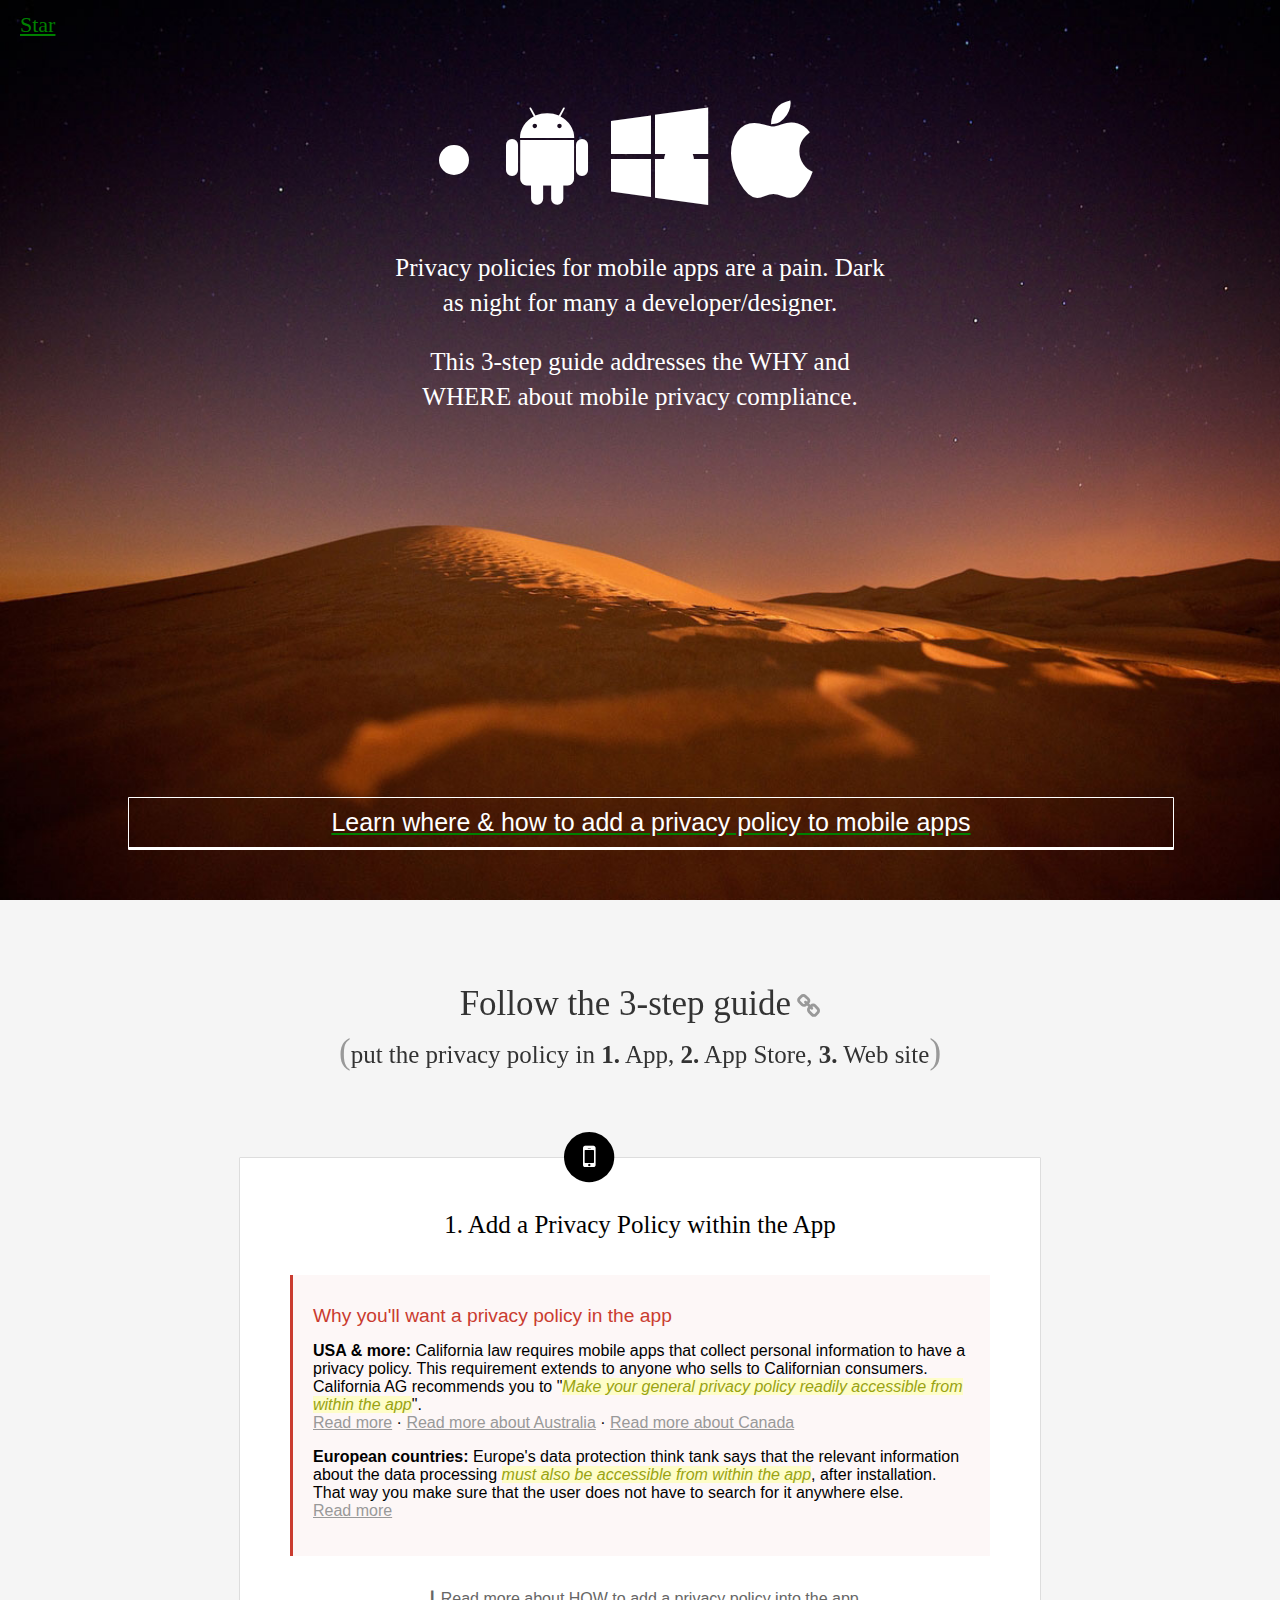
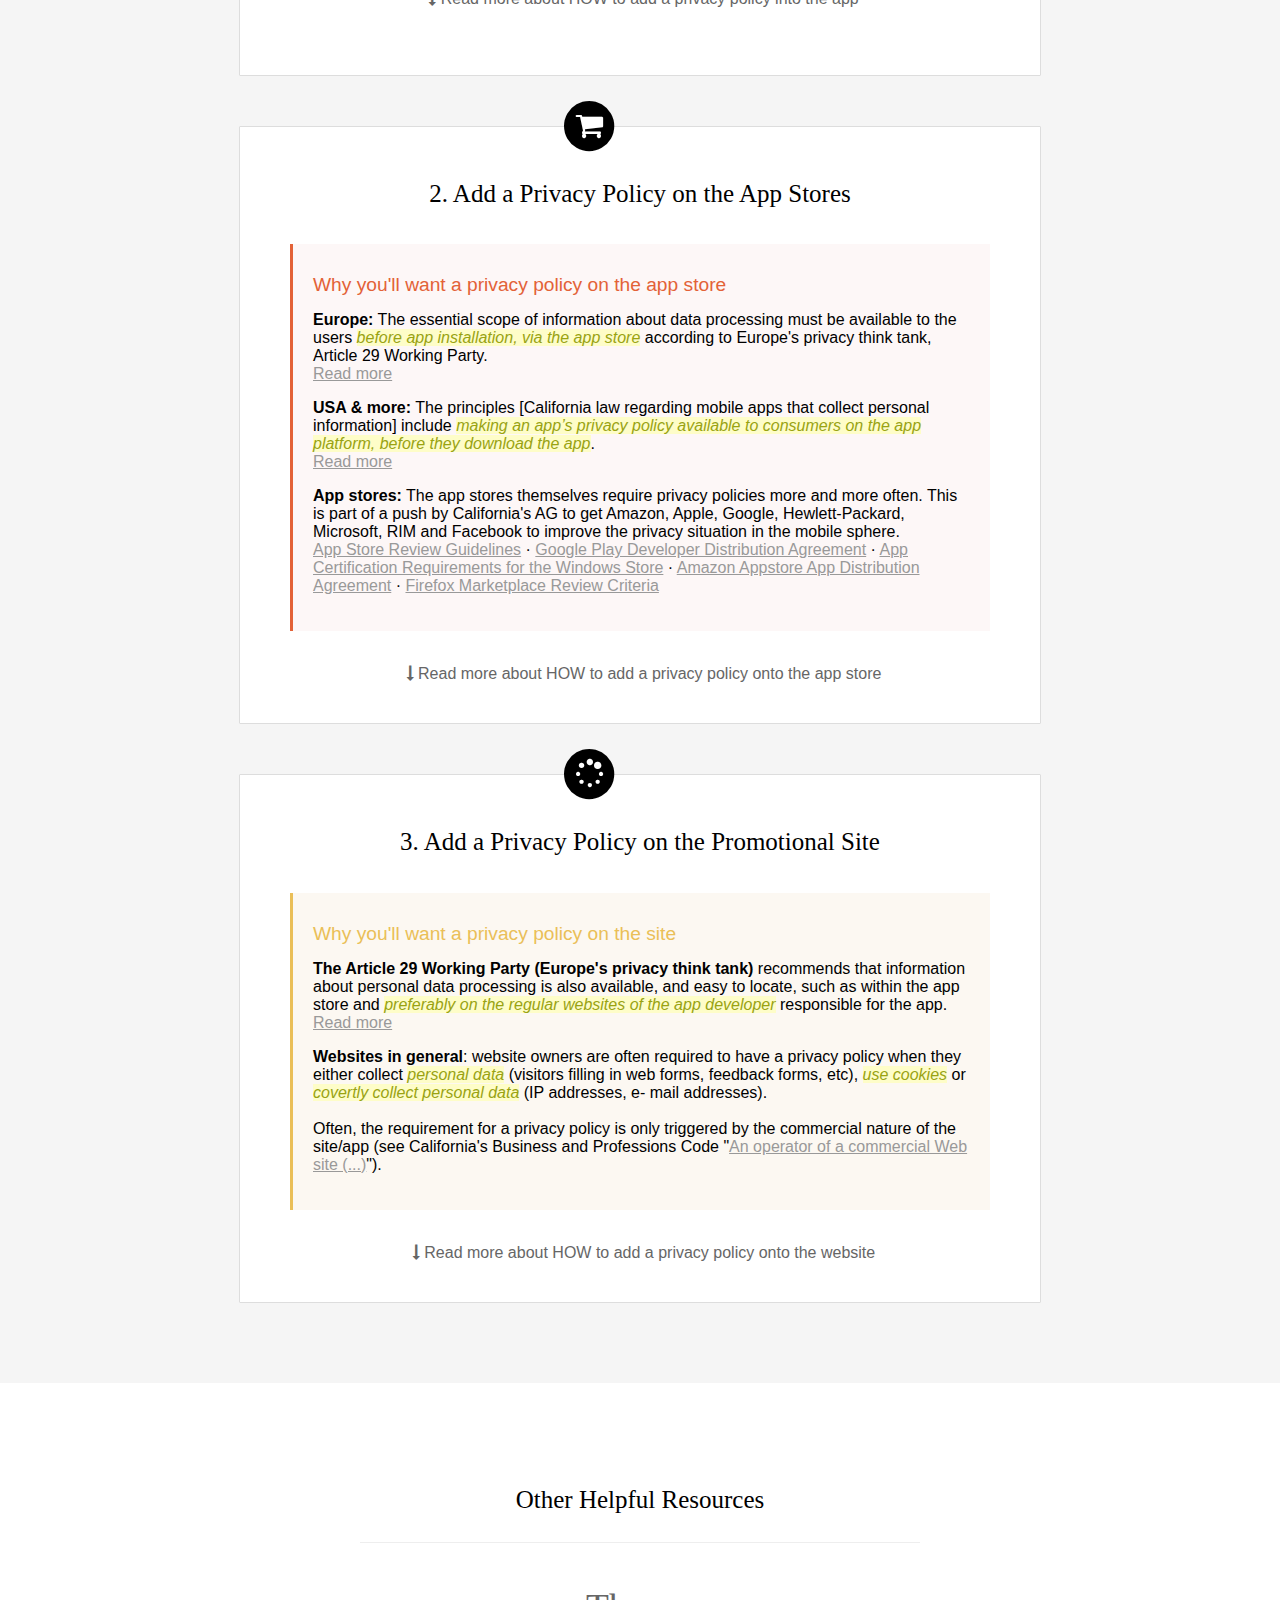
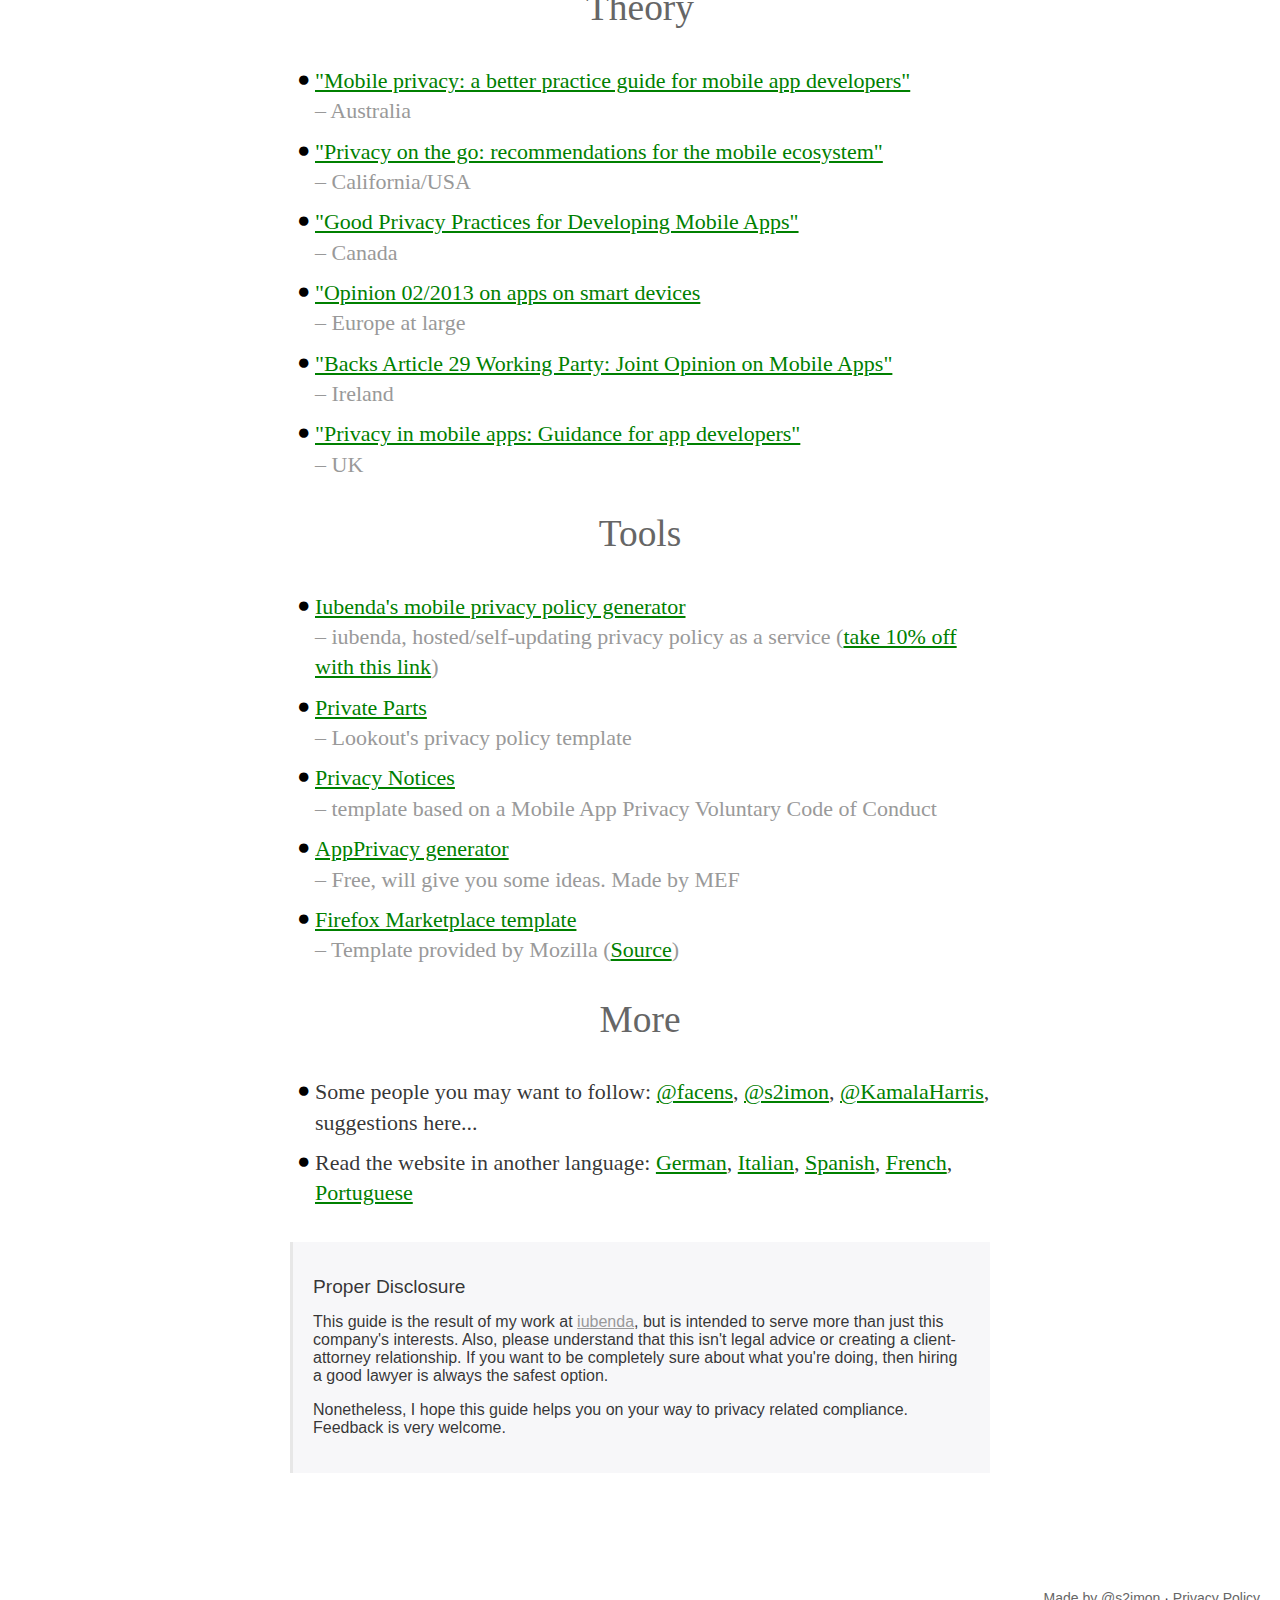
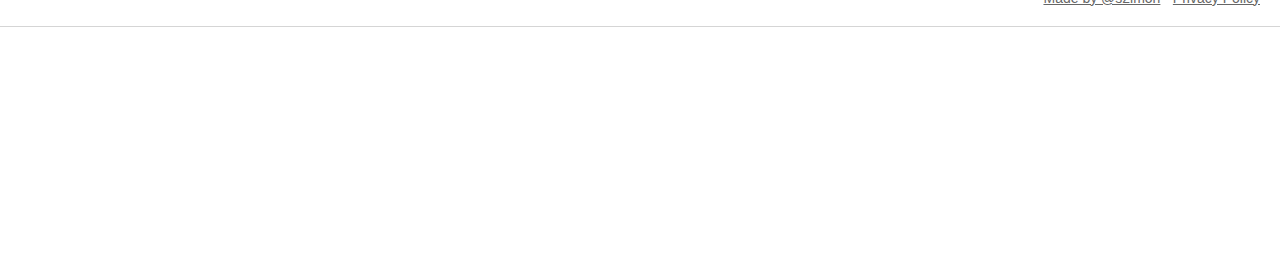
==== commit 07036bcb: "Remove Github mention for now" ====
--- a/index.html
+++ b/index.html
@@ -27,7 +27,7 @@
       </ul>
       <div class="mantra">
         <p class="big">Privacy policies for mobile apps are a pain. Dark as night for many a developer/designer.</p>
-        <p class="big mantra-link">This 3-step guide addresses the WHY and WHERE about mobile privacy compliance. <br><a href="https://github.com/s2imon/pp4pp"><i class="fa fa-star"></i> You can star this guide on GitHub <i class="fa fa-star"></i></a></p>
+        <p class="big mantra-link">This 3-step guide addresses the WHY and WHERE about mobile privacy compliance. <!--<br><a href="https://github.com/s2imon/pp4pp"><i class="fa fa-star"></i> You can star this guide on GitHub <i class="fa fa-star"></i></a>--></p>
 			</div>
     </div>
     <a class="button big learn-cta clearfix" href="#main">
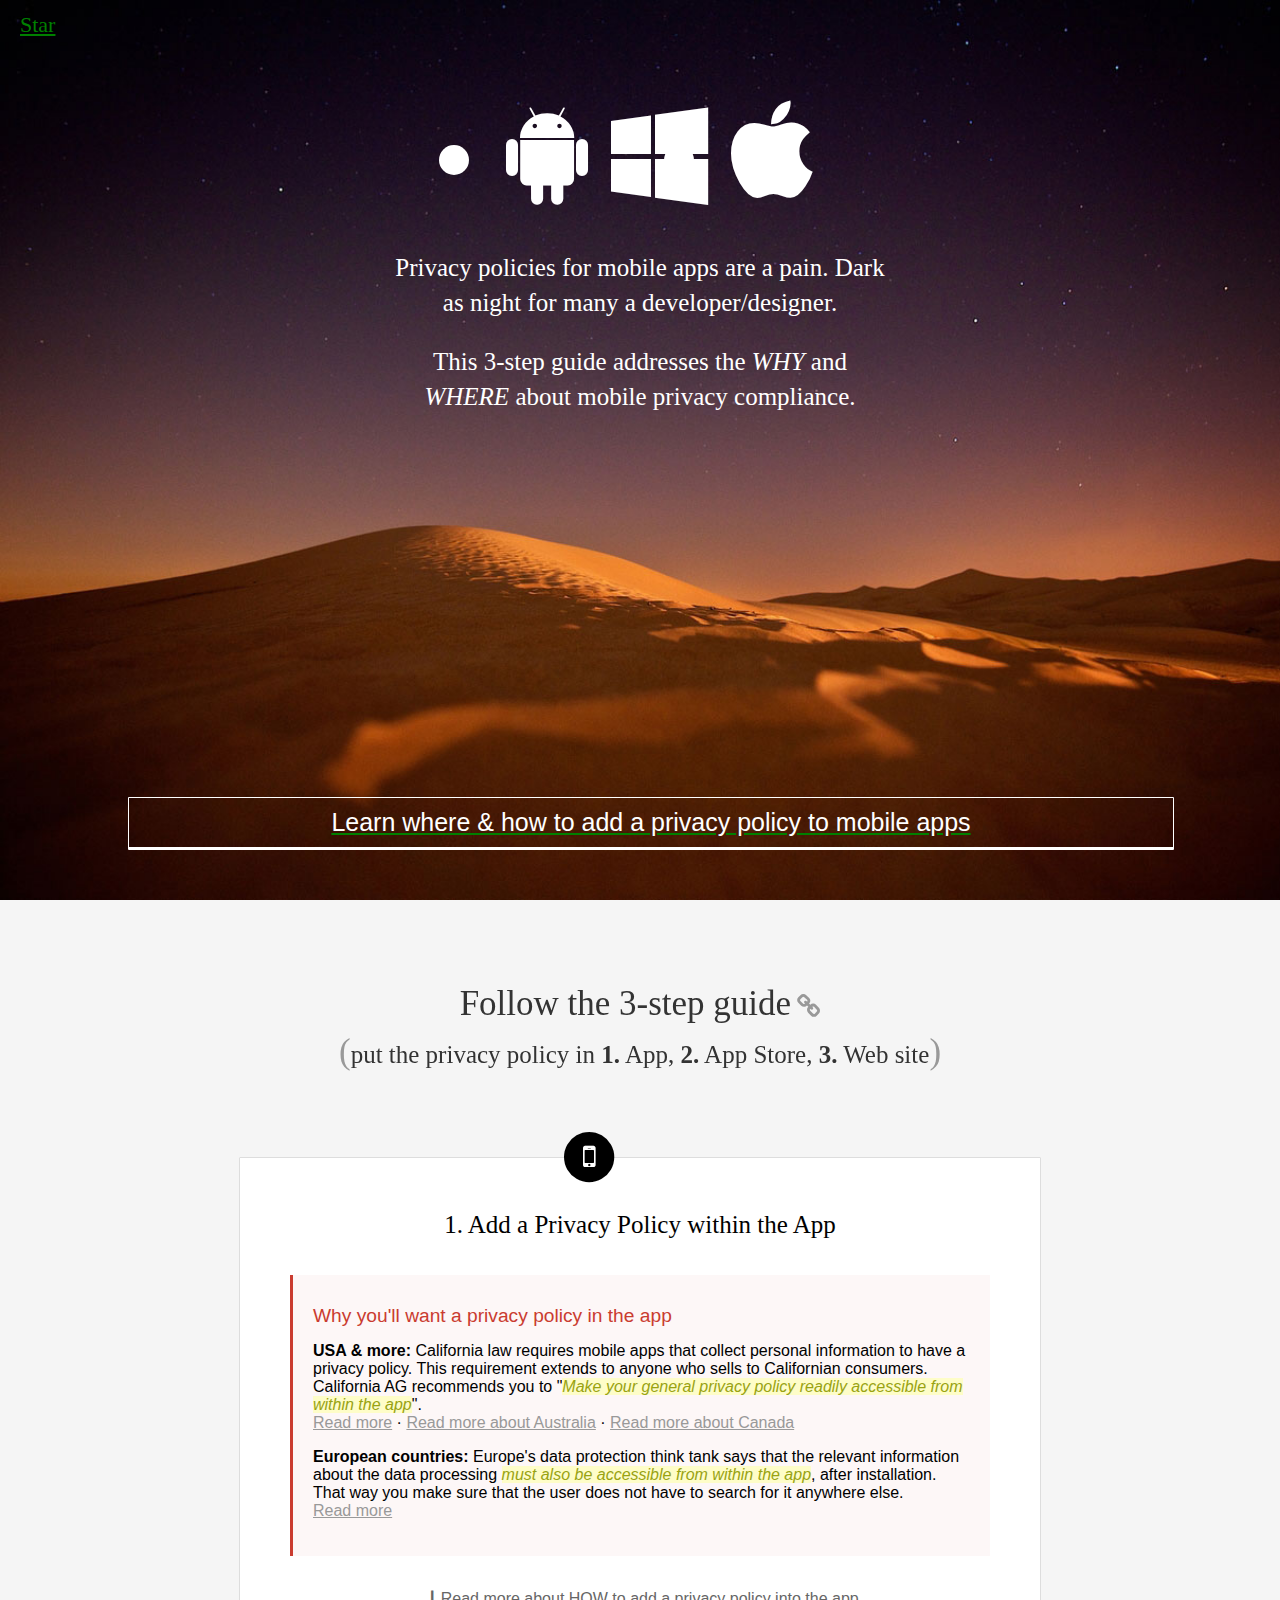
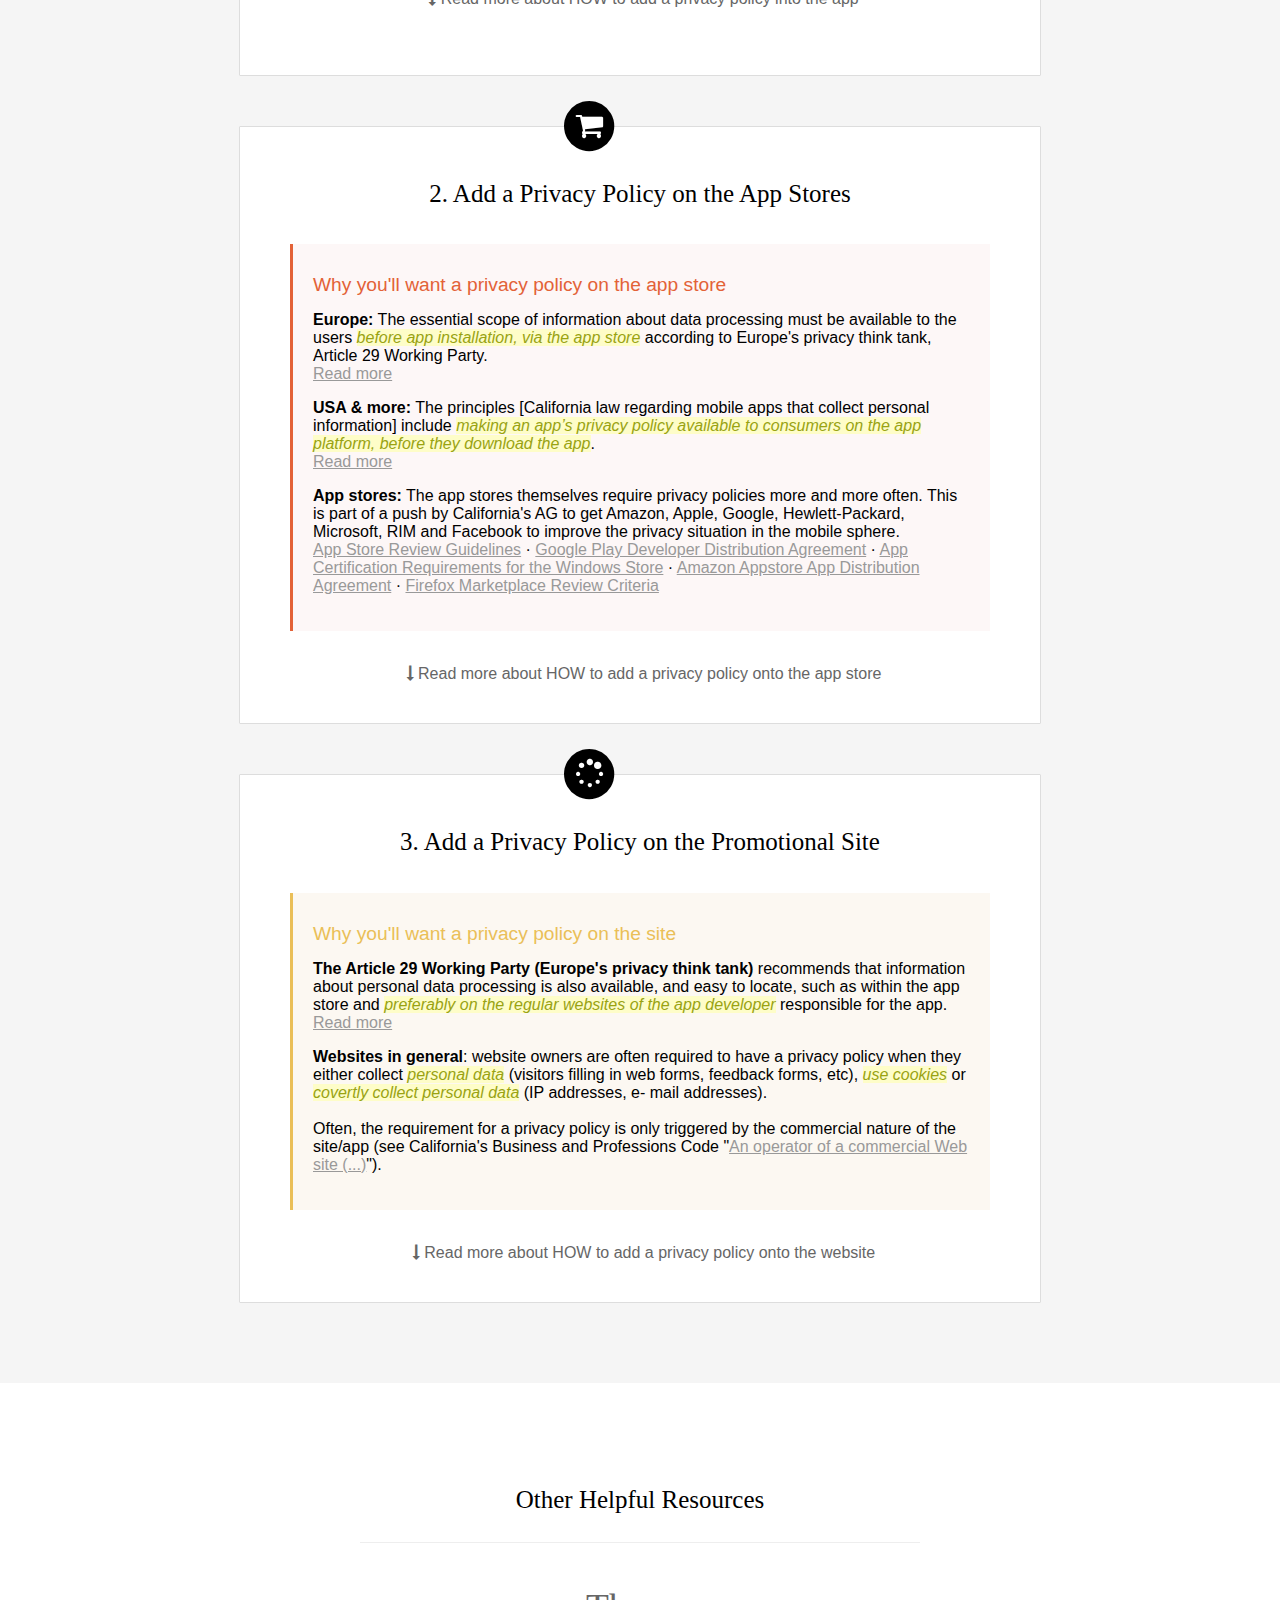
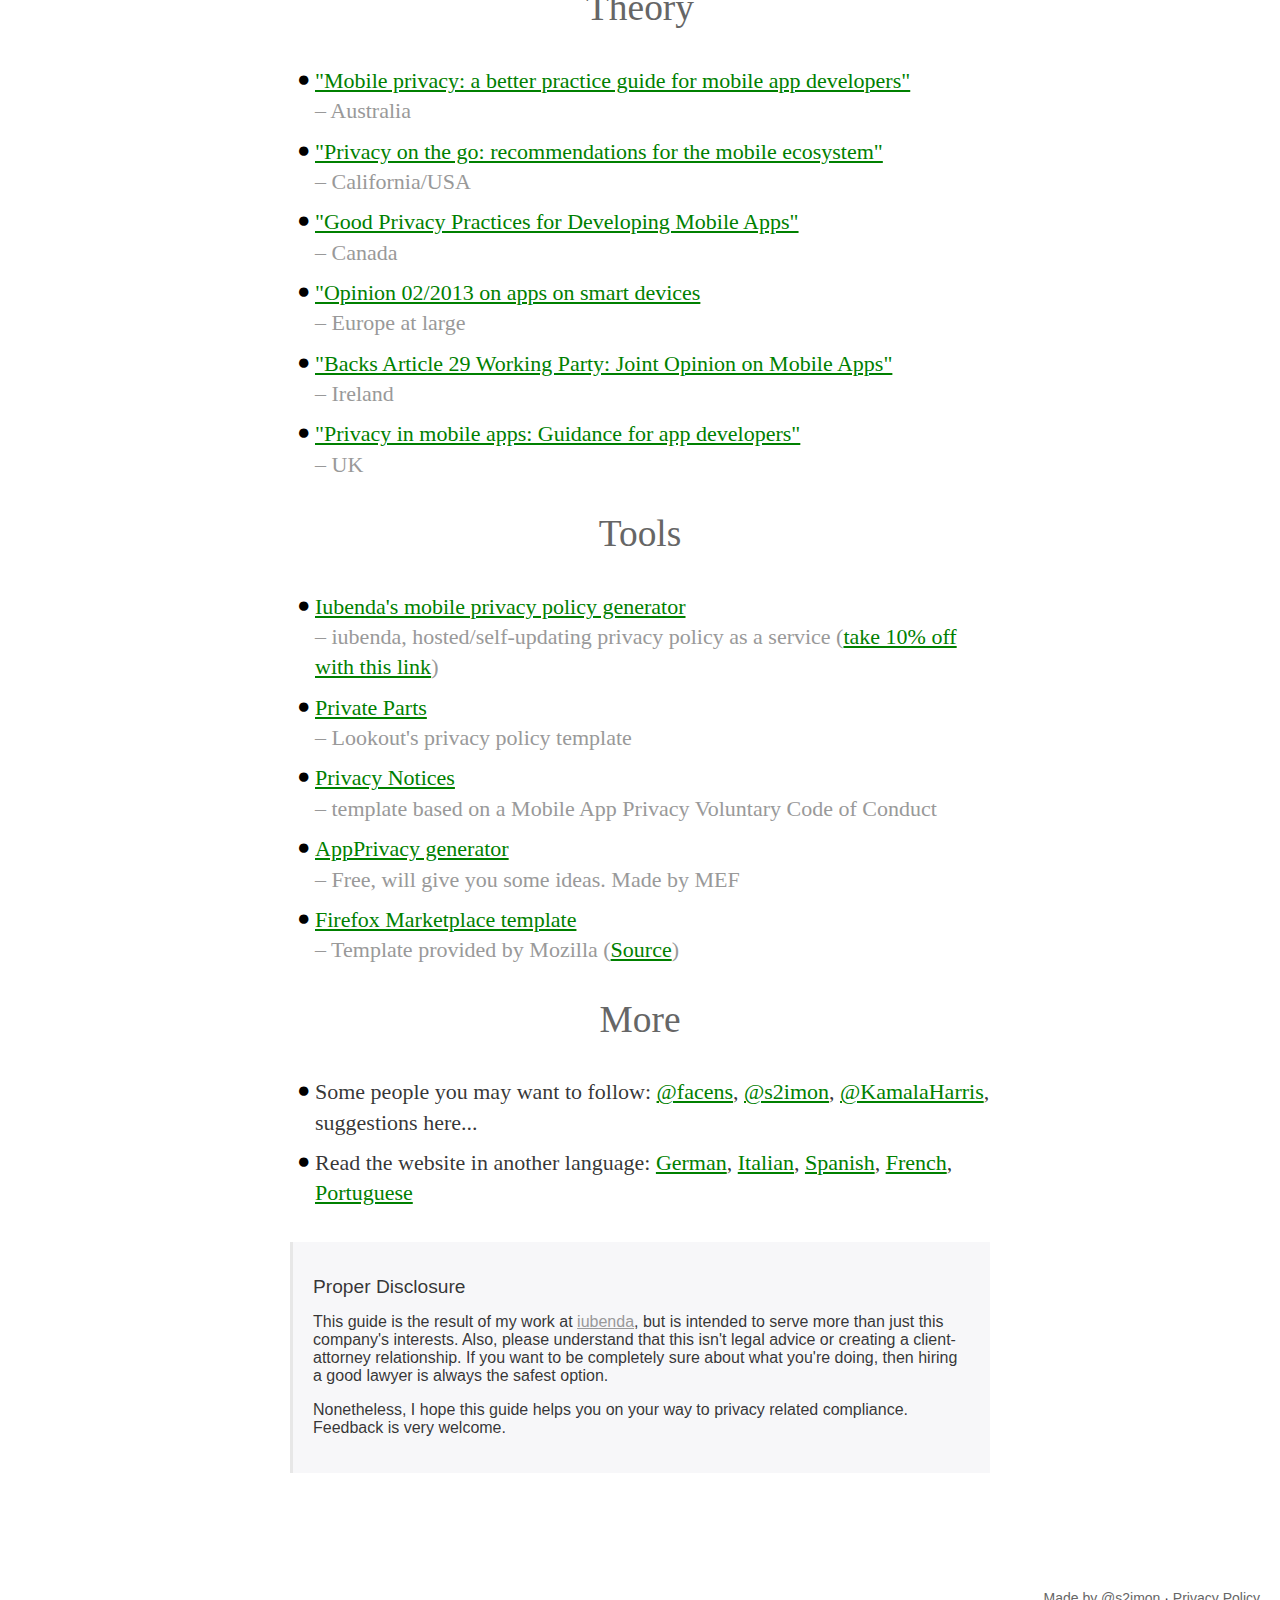
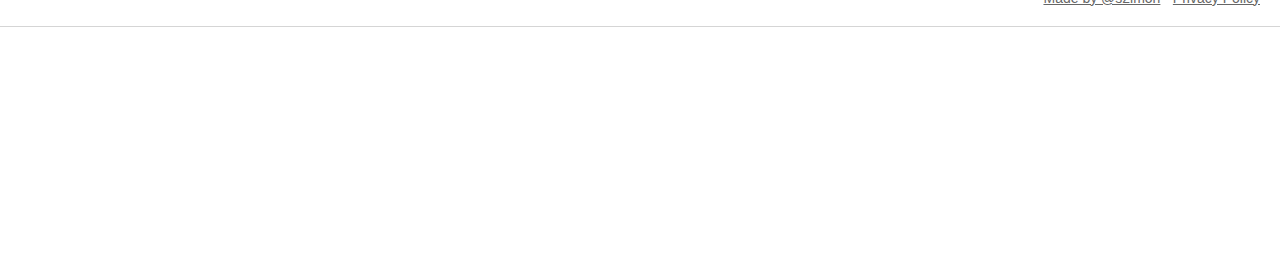
==== commit 42e897f7: "Putting mantra spans to italic" ====
--- a/index.html
+++ b/index.html
@@ -27,7 +27,7 @@
       </ul>
       <div class="mantra">
         <p class="big">Privacy policies for mobile apps are a pain. Dark as night for many a developer/designer.</p>
-        <p class="big mantra-link">This 3-step guide addresses the WHY and WHERE about mobile privacy compliance. <!--<br><a href="https://github.com/s2imon/pp4pp"><i class="fa fa-star"></i> You can star this guide on GitHub <i class="fa fa-star"></i></a>--></p>
+        <p class="big mantra-link">This 3-step guide addresses the <span>WHY</span> and <span>WHERE</span> about mobile privacy compliance. <!--<br><a href="https://github.com/s2imon/pp4pp"><i class="fa fa-star"></i> You can star this guide on GitHub <i class="fa fa-star"></i></a>--></p>
 			</div>
     </div>
     <a class="button big learn-cta clearfix" href="#main">
--- a/css/style.css
+++ b/css/style.css
@@ -283,6 +283,9 @@
 	opacity: 1;
 	text-decoration: none;
 	text-shadow: 0 1px 12px #FF0;
+}
+.mantra p span {
+  font-style: italic;
 }
 
 .oses {
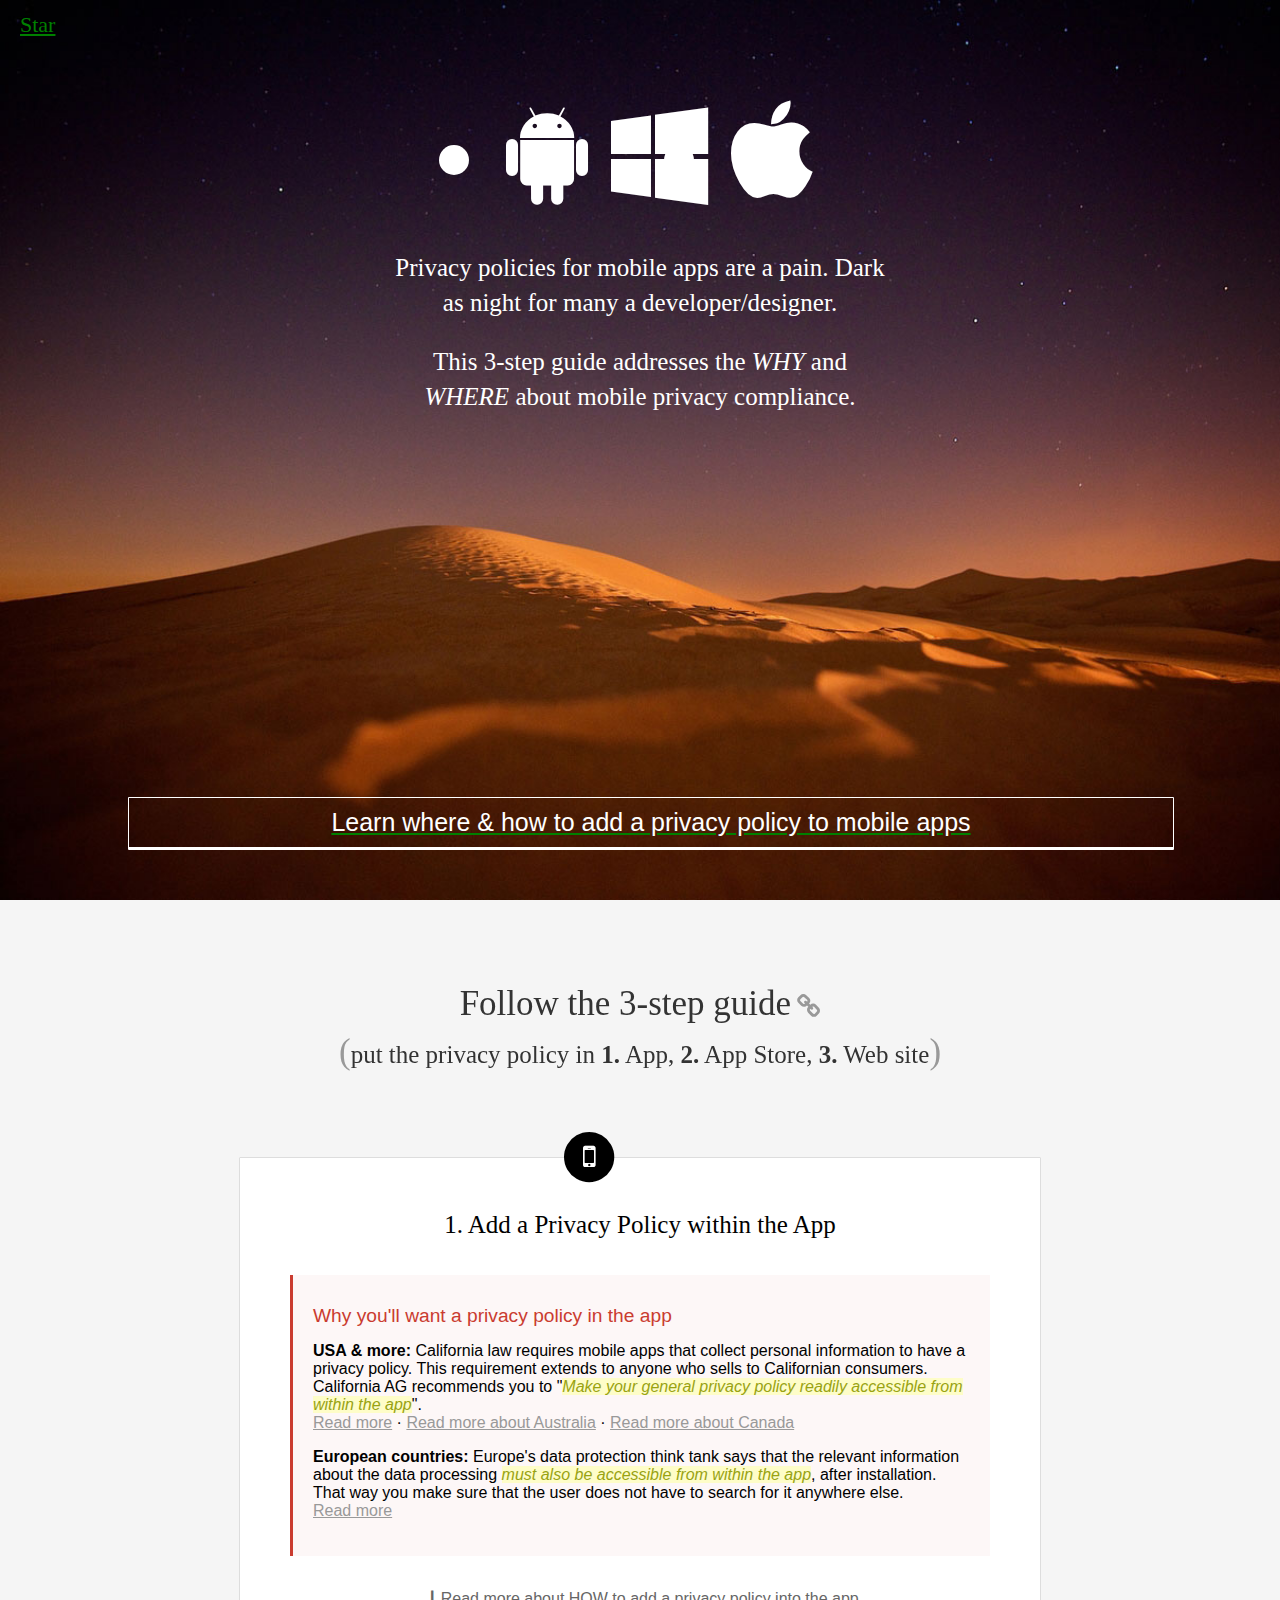
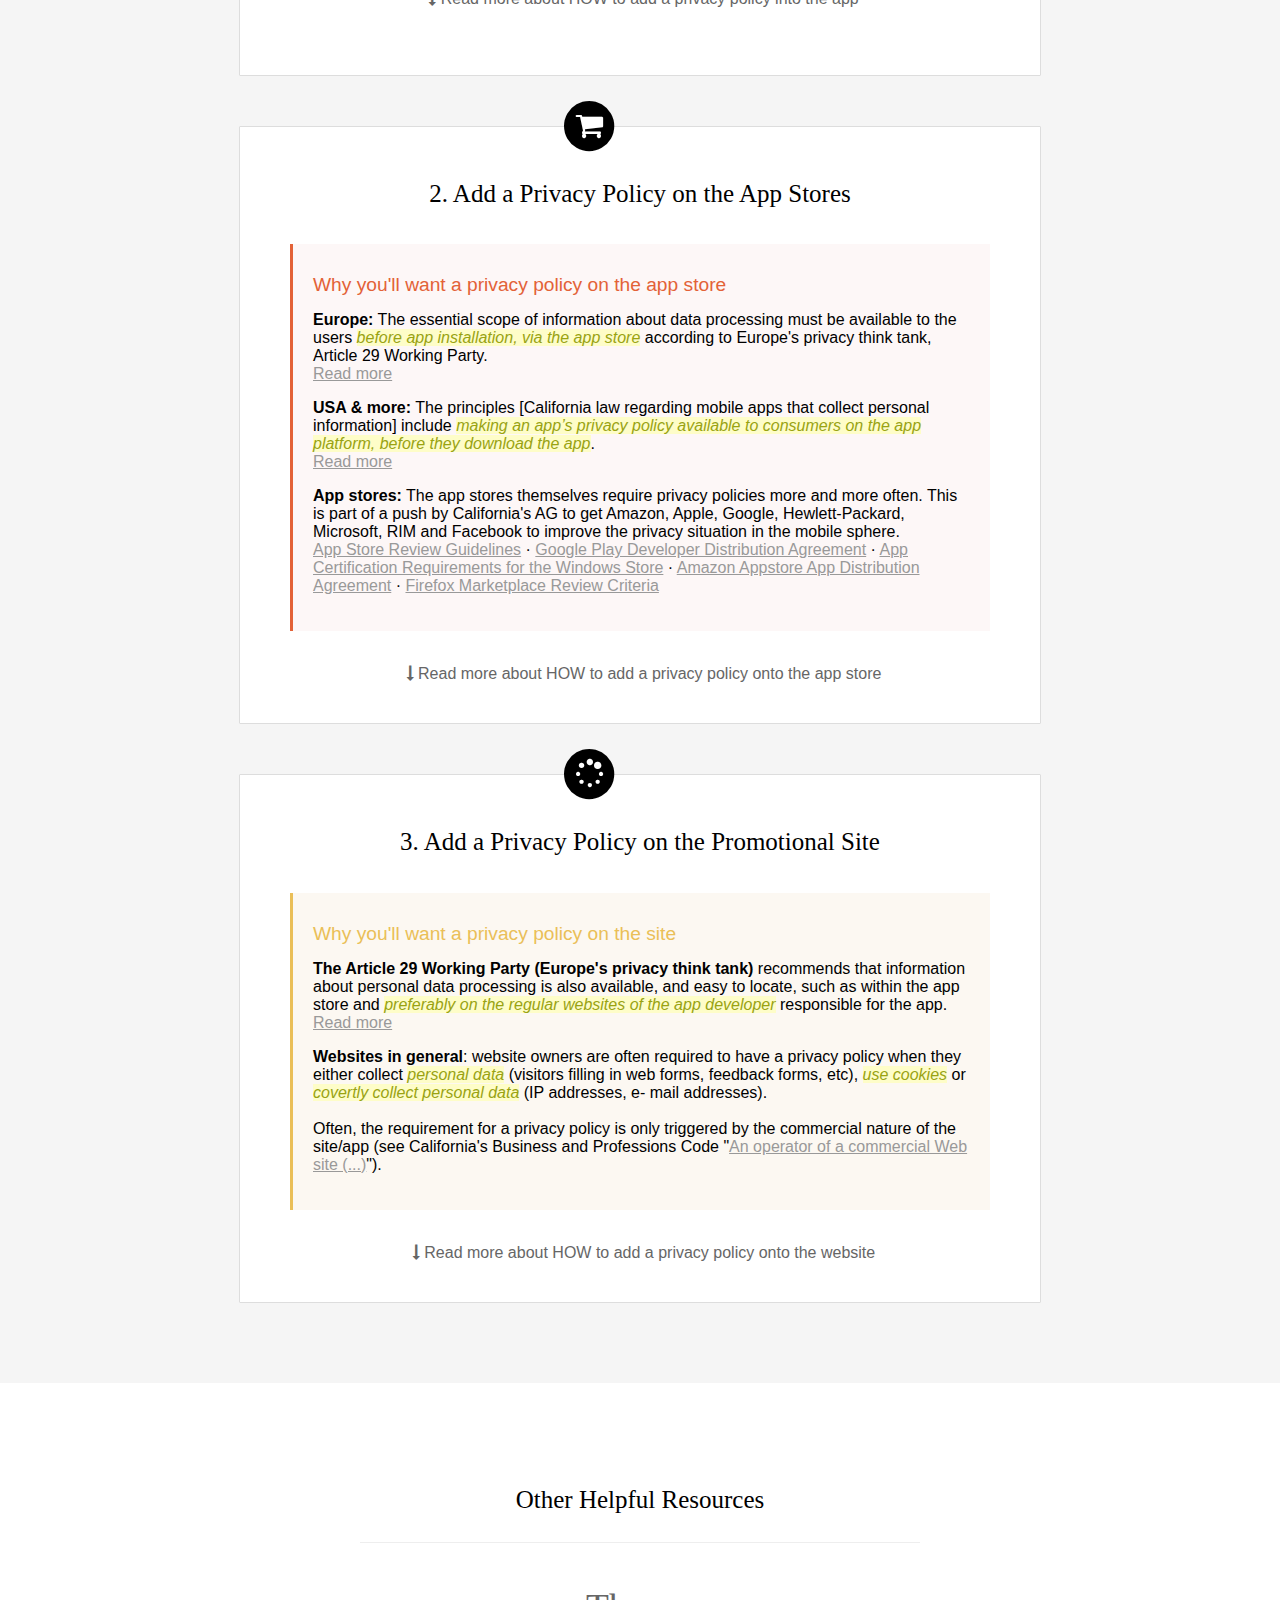
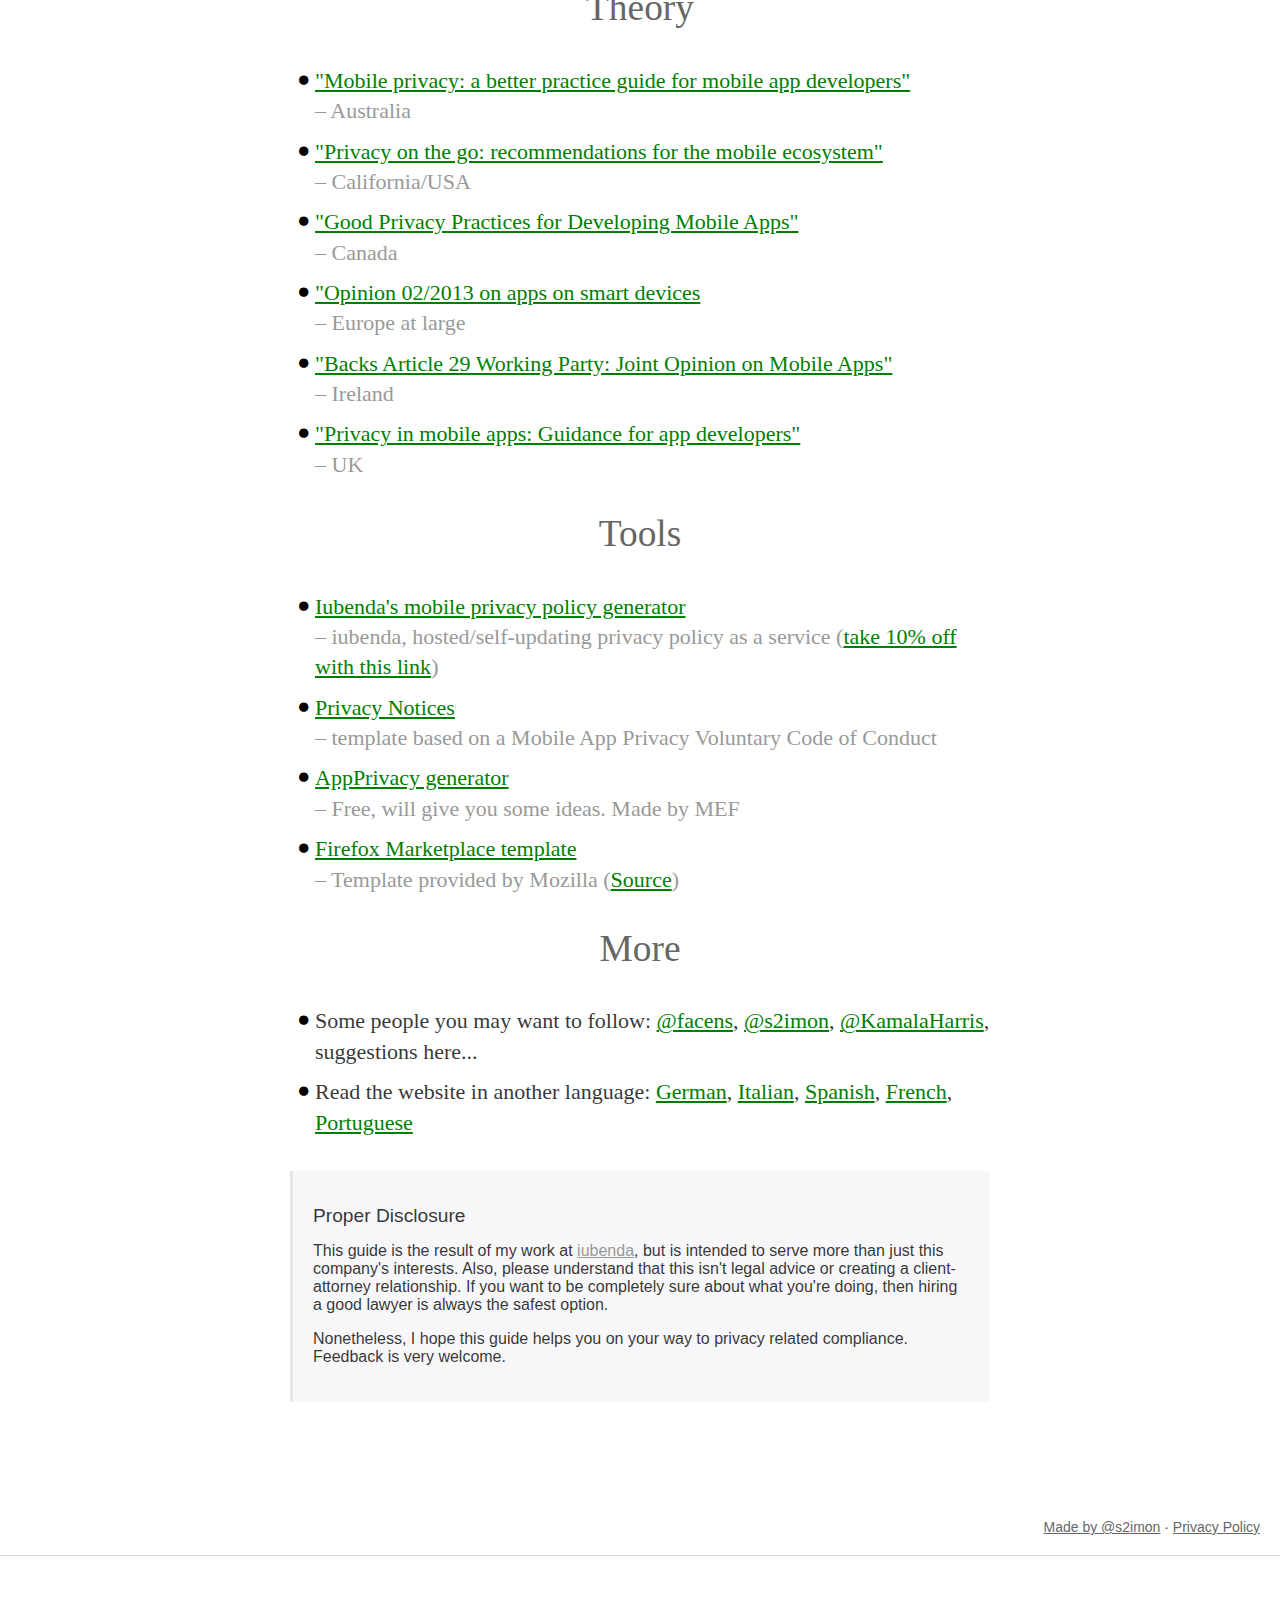
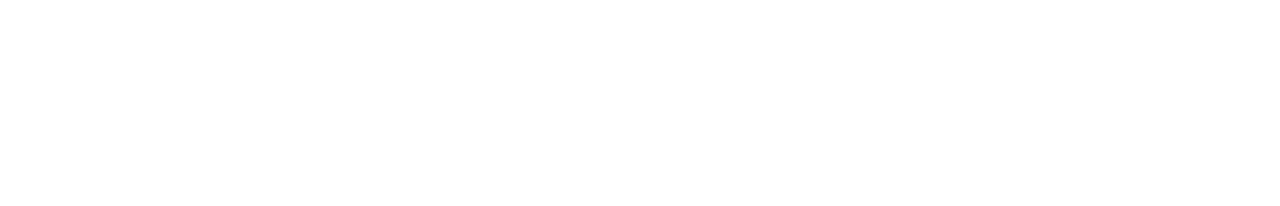
==== commit 914b60be: "Merge pull request #1 from Yoneo/patch-1" ====
--- a/index.html
+++ b/index.html
@@ -59,10 +59,26 @@
 			onclick="showHide('app');return false;"><i class="fa fa-long-arrow-down"></i> Read more about HOW to add a privacy policy into the app</a></p>
 
 			<div id="app" class="more">
-      
+			
+			<h2 class="section-title big">Follow core principles</h2><hr />
+			
+			<p>A good privacy policy and app honors a set of core principles <a href="http://goo.gl/xai2h4">I</a>, <a href="http://goo.gl/bYZKi">II</a>:</p>
+			
+			<ul class="fa-ul">
+			  <li><i class="fa-li fa fa-circle"></i>Obtain and process information fairly</li>
+			  <li><i class="fa-li fa fa-circle"></i>Keep it only for one or more specified, explicit and lawful purposes</li>
+			  <li><i class="fa-li fa fa-circle"></i>Use and disclose it only in ways compatible with these purposes</li>
+			  <li><i class="fa-li fa fa-circle"></i>Keep it safe and secure</li>
+			  <li><i class="fa-li fa fa-circle"></i>Keep it accurate, complete and up-to-date</li>
+			  <li><i class="fa-li fa fa-circle"></i>Ensure that it is adequate, relevant and not excessive</li>  
+			  <li><i class="fa-li fa fa-circle"></i>Retain it for no longer than is necessary for the purpose or purposes</li>
+			  <li><i class="fa-li fa fa-circle"></i>Give a copy of his/her personal data to an individual, on request</li>
+			</ul>
+      
+      <h2 class="section-title big">And then do it...</h2><hr />
       <p><b>Your privacy policy must be understandable and easily accessible</b>. It informs users at a minimum about the following:</p>
       <ul class="fa-ul">
-        <li><i class="fa-li fa fa-circle"></i> who they are (identity and contact details),</li>
+        <li><i class="fa-li fa fa-circle"></i> who you are (identity and contact details),</li>
         <li><i class="fa-li fa fa-circle"></i> what precise categories of personal data the app wants to collect and process,</li>
         <li><i class="fa-li fa fa-circle"></i> why the data processing is necessary (for what precise purposes),</li>
         <li><i class="fa-li fa fa-circle"></i> whether data will be disclosed to third parties (not just a generic but a specific description to whom the data will be disclosed),</li>
@@ -209,7 +225,6 @@
       <h3 class="section-hr">Tools</h3>
       <ul class="fa-ul">
         <li><i class="fa-li fa fa-circle"></i><a href="https://iubenda.com/mobile">Iubenda's mobile privacy policy generator</a><br /><span class="grey">– iubenda, hosted/self-updating privacy policy as a service (<a href="http://goo.gl/UO8VK7">take 10% off with this link</a>)</span></li>
-        <li><i class="fa-li fa fa-circle"></i><a href="https://github.com/lookout/private-parts">Private Parts</a><br /><span class="grey">– Lookout's privacy policy template</span></li>
         <li><i class="fa-li fa fa-circle"></i><a href="https://github.com/appsalliance/privacynotices">Privacy Notices</a><br /><span class="grey">– template based on a Mobile App Privacy Voluntary Code of Conduct</span></li>
         <li><i class="fa-li fa fa-circle"></i><a href="http://www.appprivacy.net/">AppPrivacy generator</a><br /><span class="grey">– Free, will give you some ideas. Made by MEF</span></li>
         <li><i class="fa-li fa fa-circle"></i><a href="https://github.com/flamsmark/privacy-policy-template">Firefox Marketplace template</a><br /><span class="grey">– Template provided by Mozilla (<a href="https://developer.mozilla.org/en-US/Marketplace/Publishing/Privacy_policies">Source</a>)</span></li>  
@@ -273,4 +288,4 @@
 </script>
 
 </body>
-</html>+</html>
